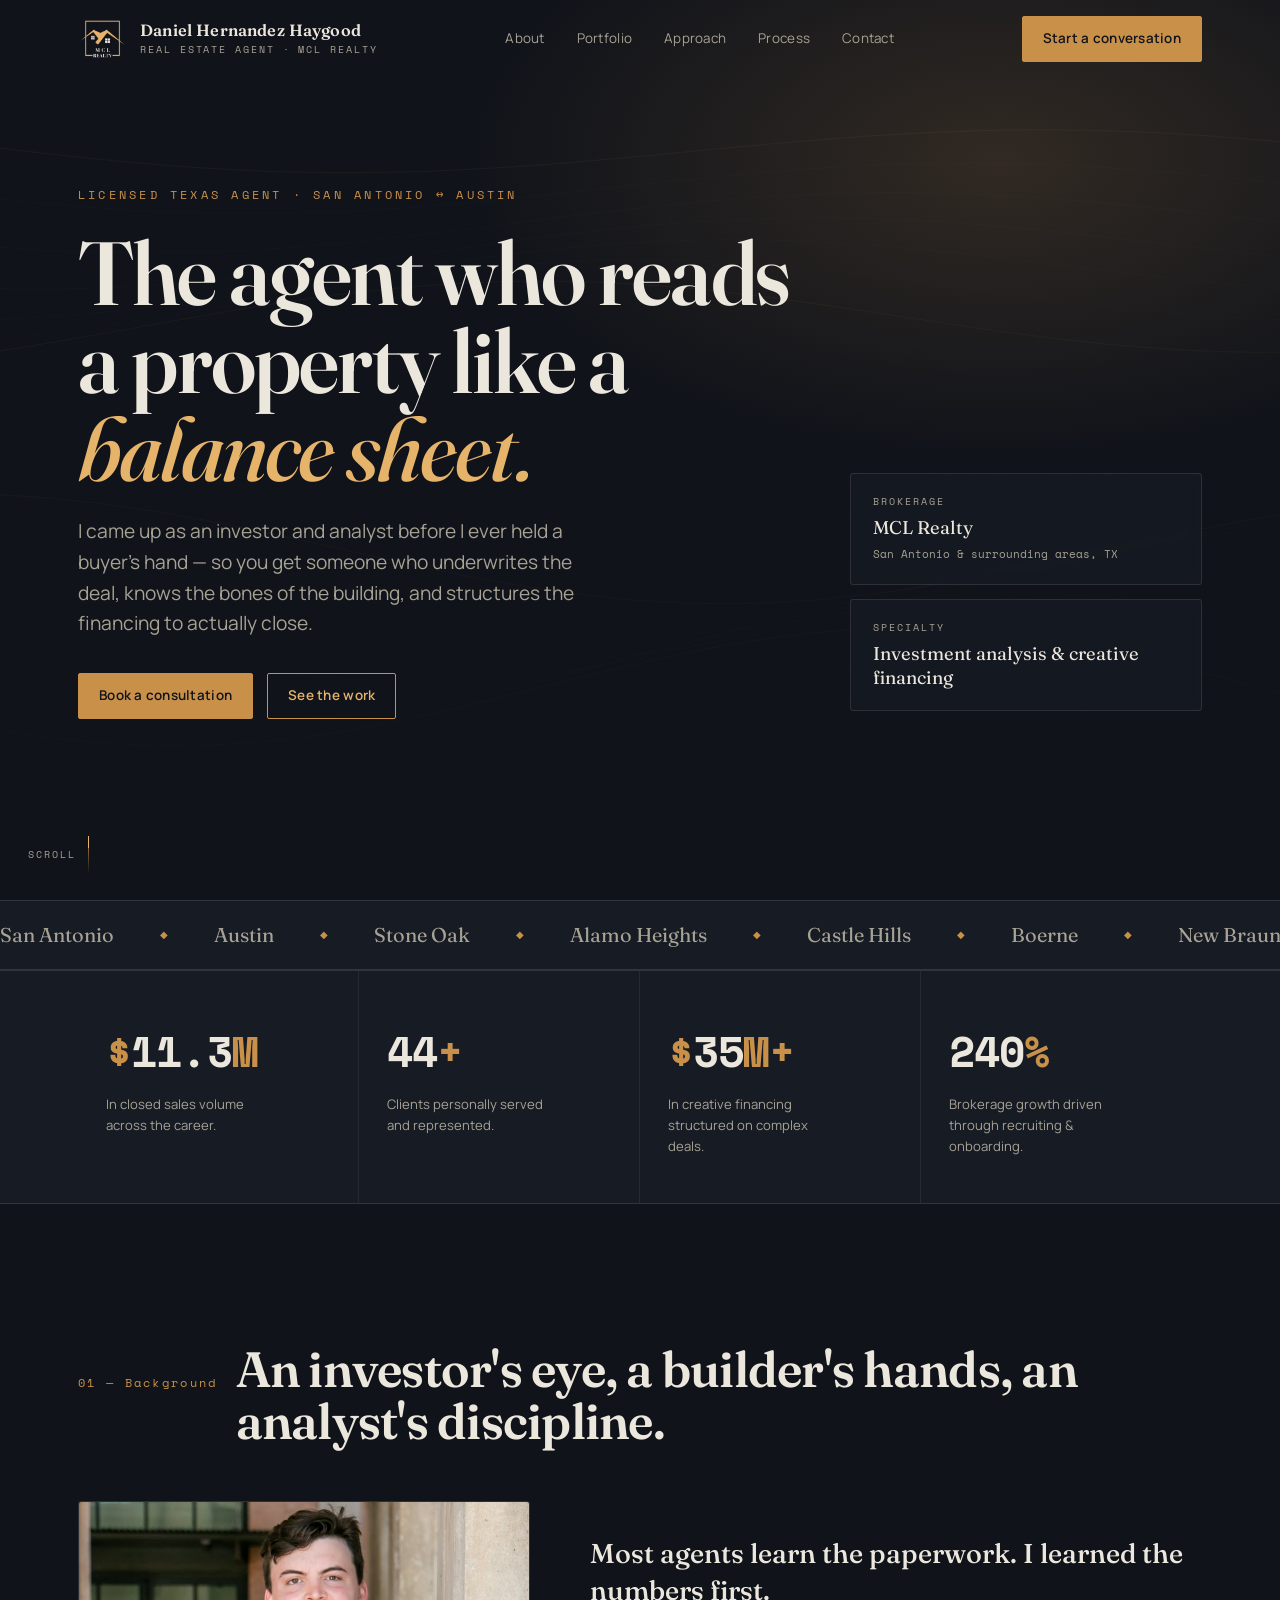
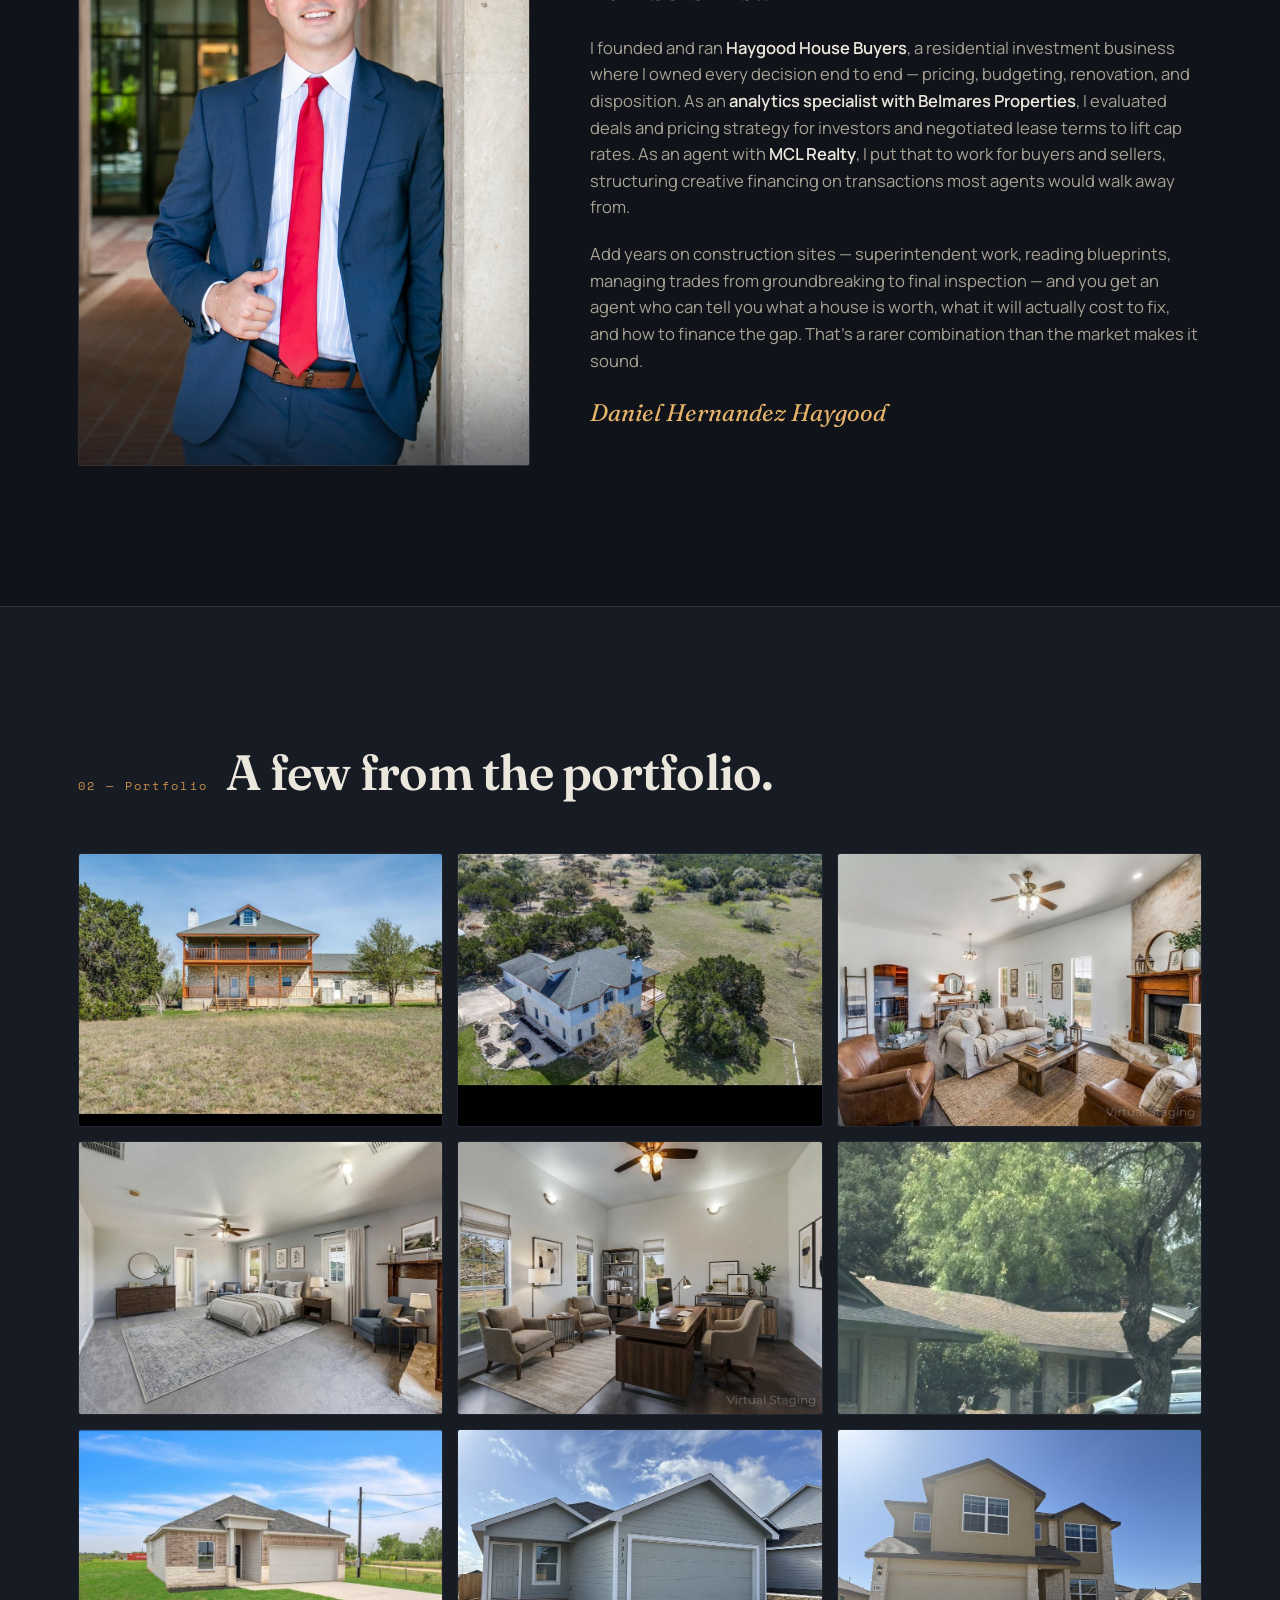
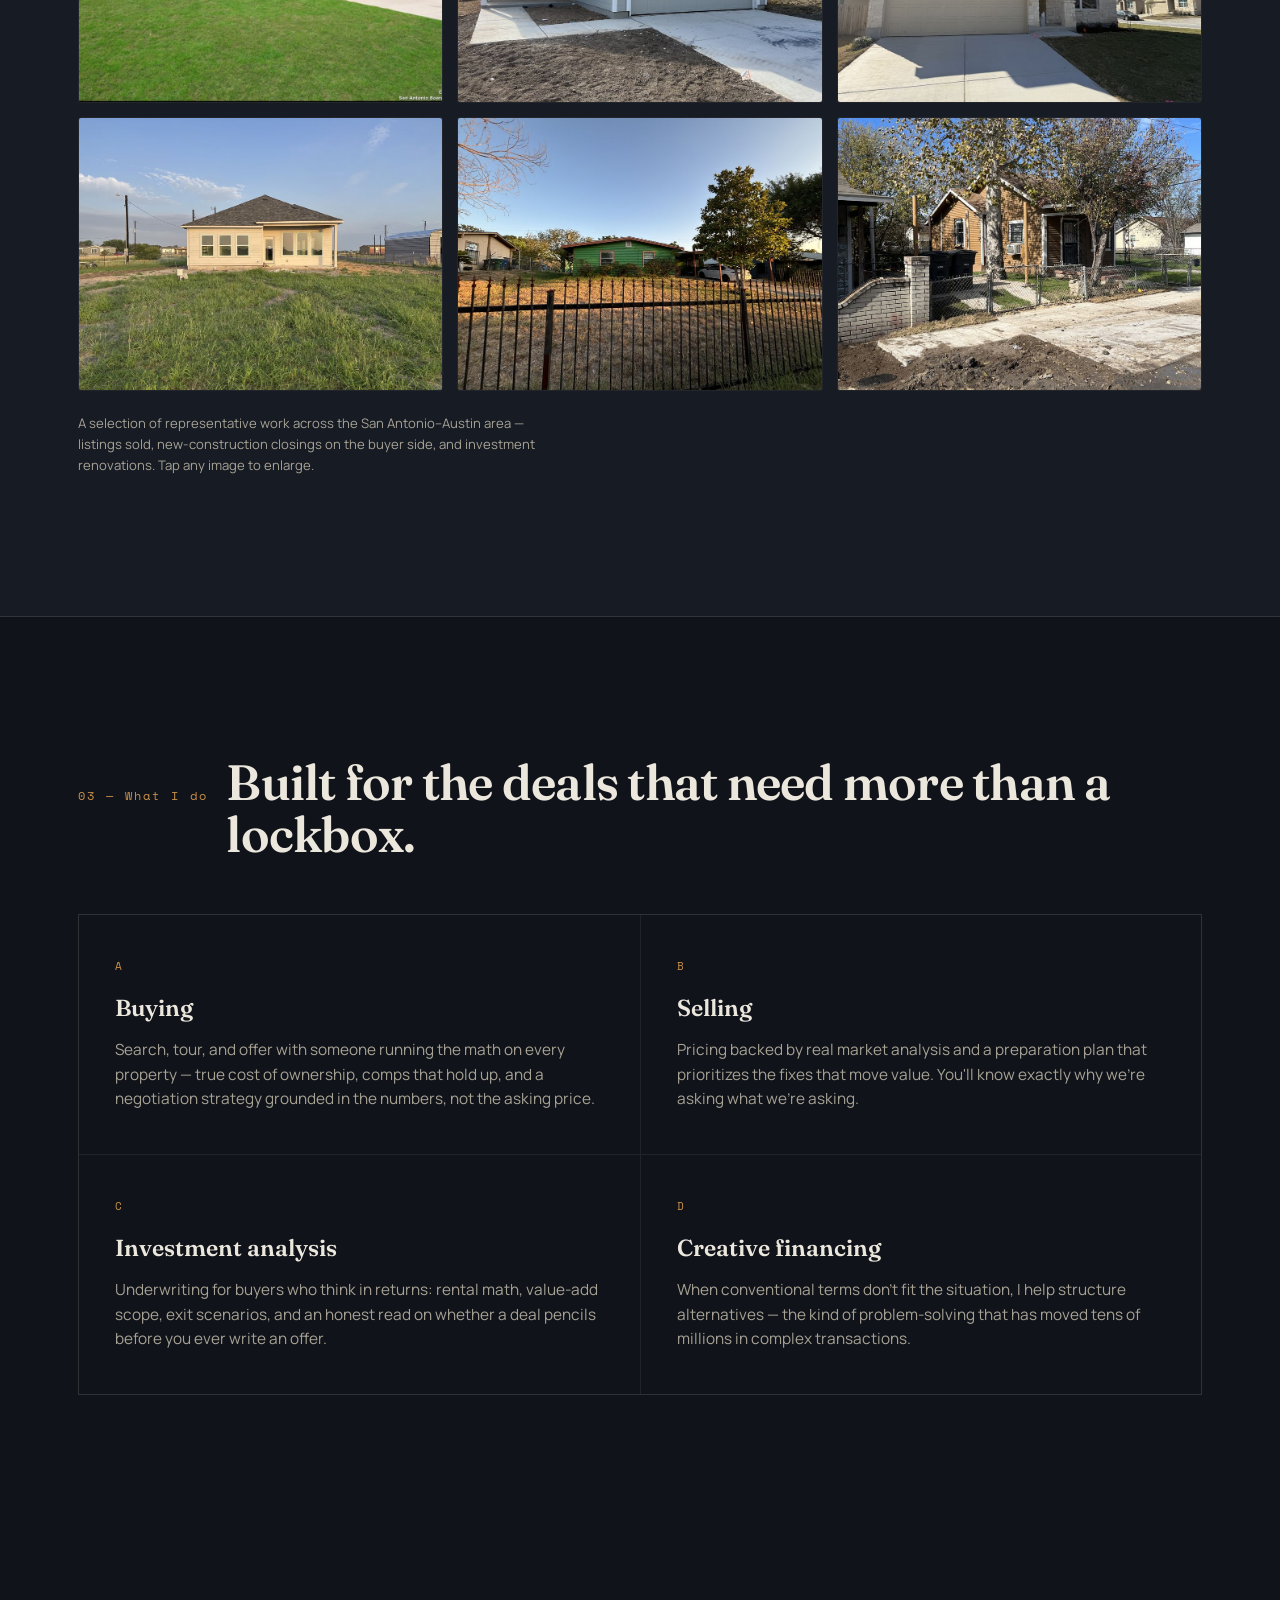
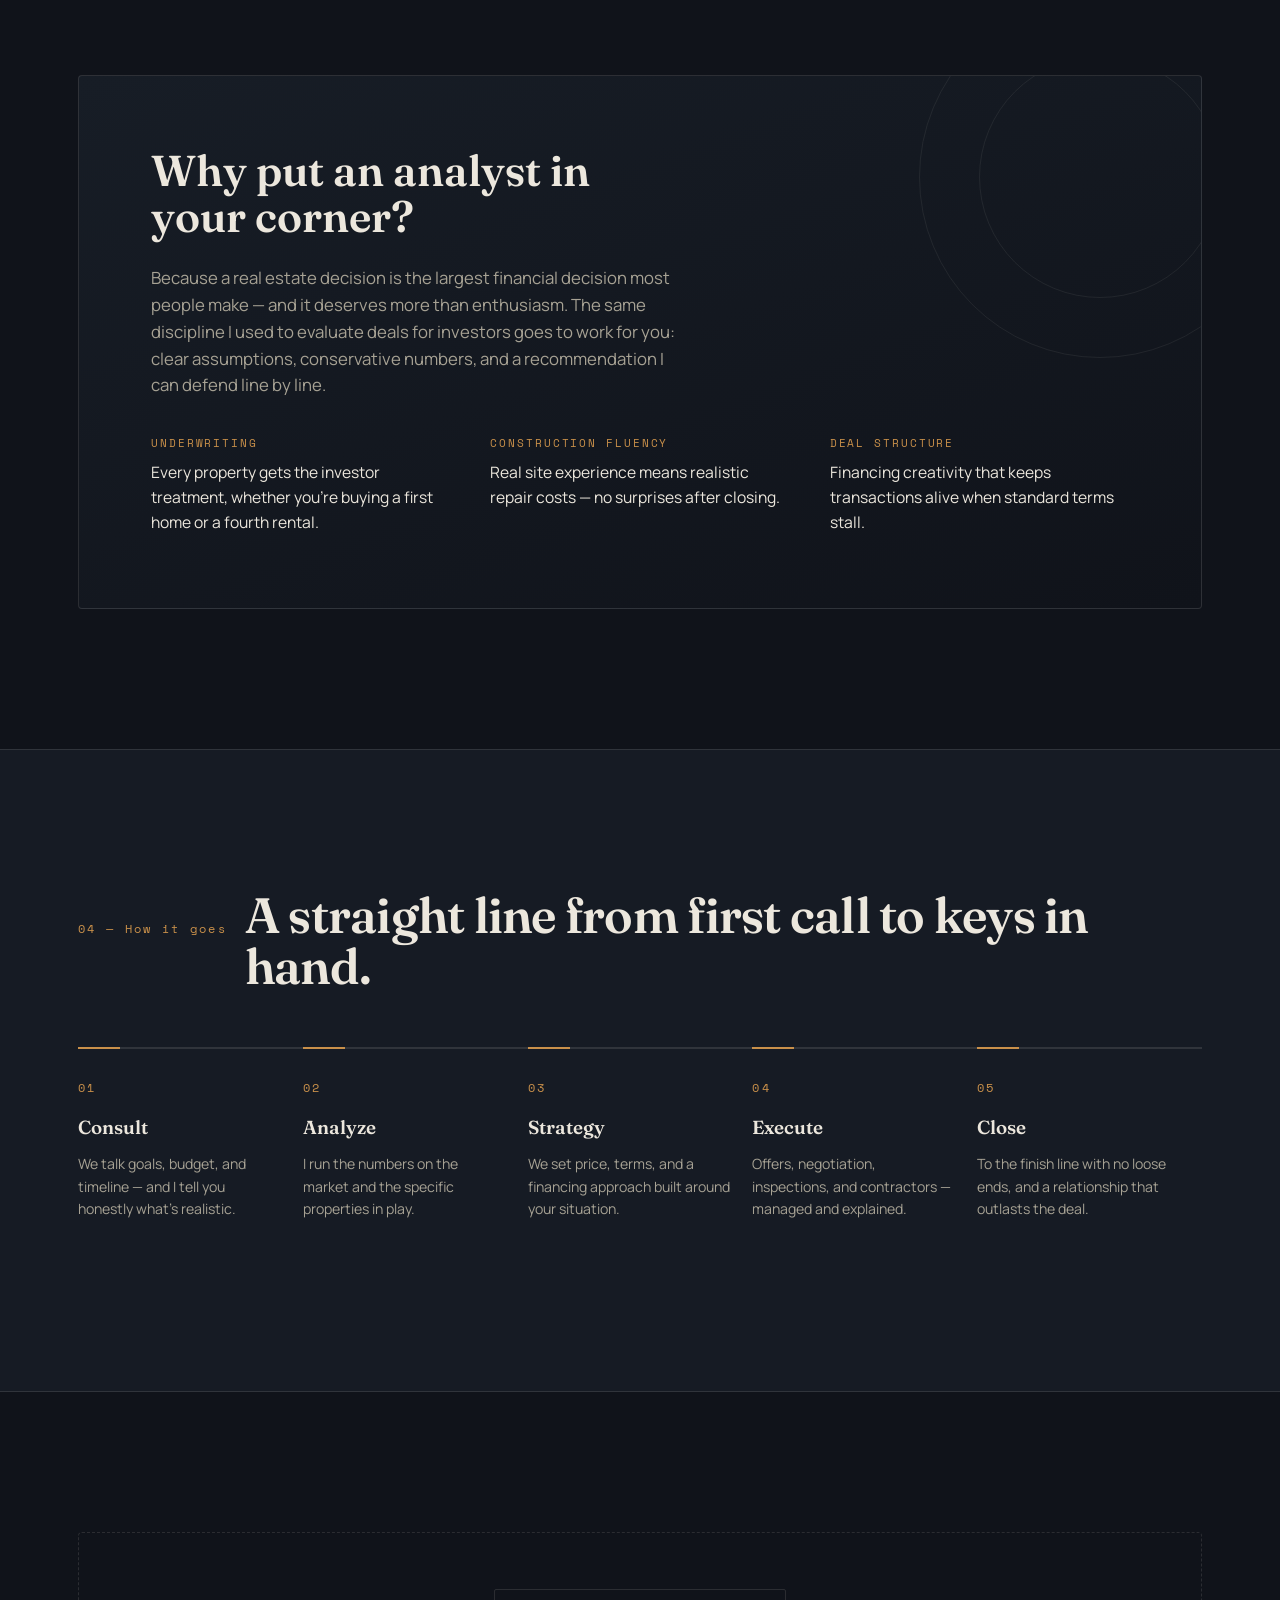
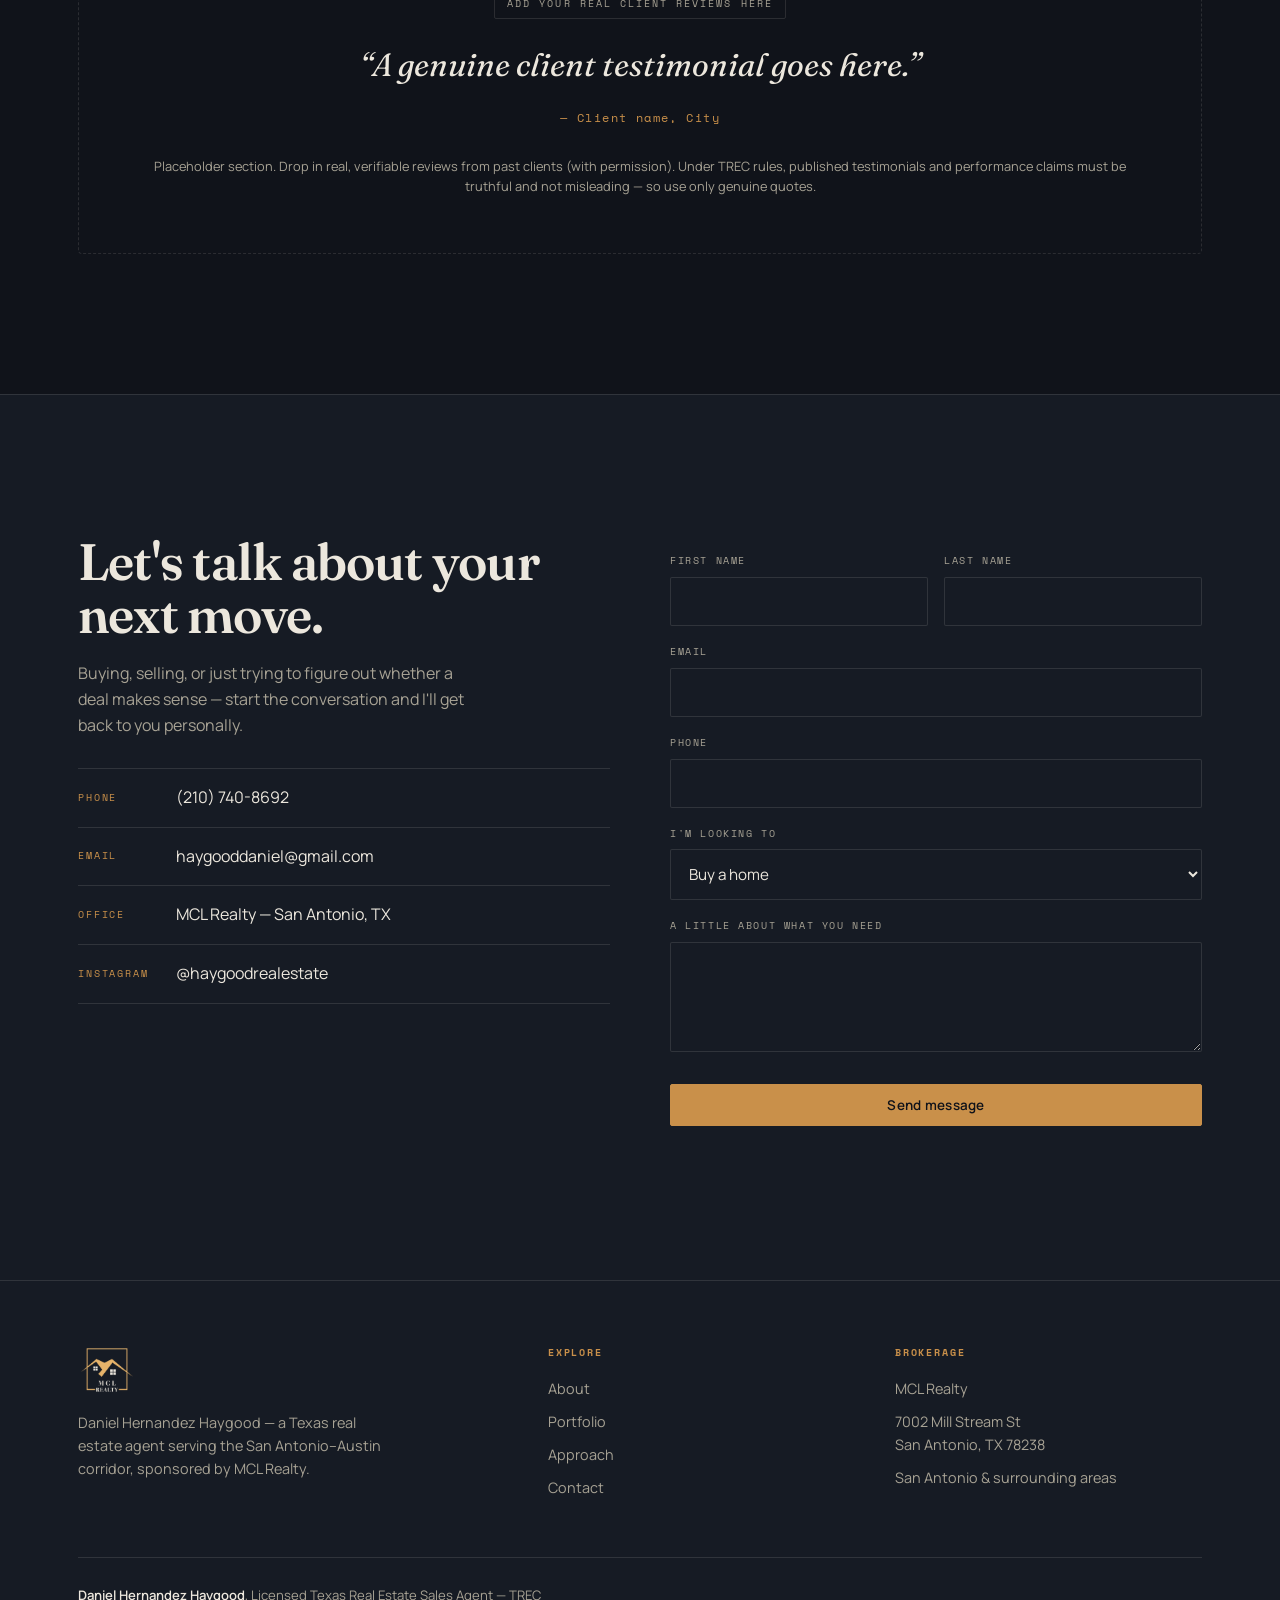
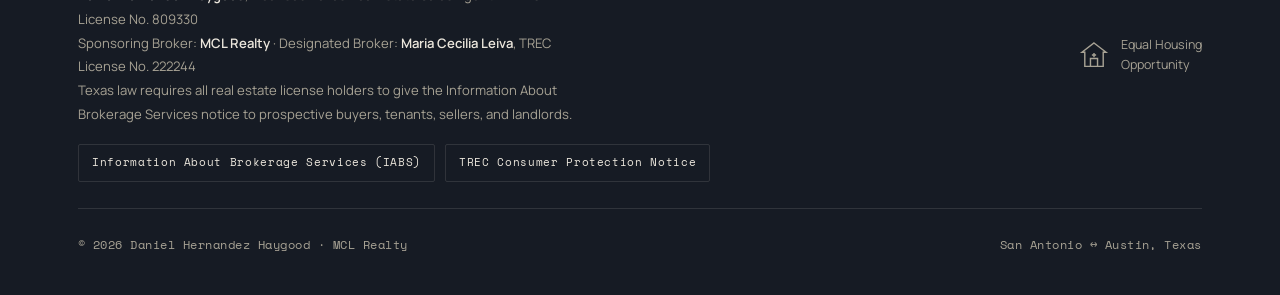
==== index.html @ 1a4fd6de "Replace Instagram placeholder with correct profile link Co-Authored-By: Claude Sonnet 4.6 <noreply@a" ====
<!DOCTYPE html>
<html lang="en">
<head>
<meta charset="UTF-8" />
<meta name="viewport" content="width=device-width, initial-scale=1.0" />
<title>Daniel Hernandez Haygood · Real Estate Agent · MCL Realty</title>
<meta name="description" content="Daniel Hernandez Haygood — a Texas real estate agent who underwrites like an investor and inspects like a builder. Serving the San Antonio–Austin corridor with MCL Realty." />
<link rel="preconnect" href="https://fonts.googleapis.com" />
<link rel="preconnect" href="https://fonts.gstatic.com" crossorigin />
<link href="https://fonts.googleapis.com/css2?family=Fraunces:opsz,wght@9..144,400;9..144,500;9..144,600;9..144,700&family=Manrope:wght@400;500;600;700&family=Space+Mono:wght@400;700&display=swap" rel="stylesheet" />
<style>
  :root{
    --ink:#10131A; --ink-2:#161B24; --surface:#1B2129;
    --bone:#ECE7DD; --bone-dim:#A7A294;
    --brass:#C9904A; --brass-hi:#E6B36A; --plat:#7C9A92;
    --line:rgba(236,231,221,0.12); --line-soft:rgba(236,231,221,0.07);
    --display:"Fraunces",Georgia,serif; --body:"Manrope",system-ui,sans-serif; --mono:"Space Mono",monospace;
    --maxw:1180px; --ease:cubic-bezier(.22,.61,.36,1);
  }
  *{box-sizing:border-box;margin:0;padding:0}
  html{scroll-behavior:smooth}
  body{background:var(--ink);color:var(--bone);font-family:var(--body);line-height:1.6;-webkit-font-smoothing:antialiased;overflow-x:hidden}
  a{color:inherit;text-decoration:none}
  img{max-width:100%;display:block}
  .wrap{max-width:var(--maxw);margin:0 auto;padding:0 28px}
  .eyebrow{font-family:var(--mono);font-size:.72rem;letter-spacing:.28em;text-transform:uppercase;color:var(--brass)}

  header.nav{position:fixed;top:0;left:0;right:0;z-index:60;transition:background .4s var(--ease),border-color .4s var(--ease),backdrop-filter .4s;border-bottom:1px solid transparent}
  header.nav.scrolled{background:rgba(16,19,26,.82);backdrop-filter:blur(14px);border-bottom:1px solid var(--line)}
  .nav-inner{display:flex;align-items:center;justify-content:space-between;height:78px}
  .brand{display:flex;align-items:center;gap:13px}
  .brand .mark{height:42px;width:auto;flex:none}
  .brand .name{line-height:1.05}
  .brand .name b{font-family:var(--display);font-weight:600;font-size:1.02rem;letter-spacing:.01em;display:block}
  .brand .name span{font-family:var(--mono);font-size:.6rem;letter-spacing:.2em;color:var(--bone-dim);text-transform:uppercase}
  .nav-links{display:flex;align-items:center;gap:32px}
  .nav-links a{font-size:.84rem;color:var(--bone-dim);transition:color .25s;letter-spacing:.02em}
  .nav-links a:hover{color:var(--bone)}
  .btn{font-family:var(--body);font-weight:600;font-size:.84rem;padding:11px 20px;border-radius:2px;cursor:pointer;border:1px solid var(--brass);background:transparent;color:var(--brass-hi);transition:all .3s var(--ease);letter-spacing:.02em;display:inline-flex;align-items:center;gap:8px}
  .btn:hover{background:var(--brass);color:var(--ink);transform:translateY(-2px)}
  .btn.solid{background:var(--brass);color:var(--ink)}
  .btn.solid:hover{background:var(--brass-hi);border-color:var(--brass-hi)}
  .nav-cta{display:flex;align-items:center;gap:22px}
  .burger{display:none;flex-direction:column;gap:5px;background:none;border:0;cursor:pointer;padding:6px}
  .burger span{width:24px;height:2px;background:var(--bone);transition:.3s}

  .hero{position:relative;min-height:100vh;display:flex;align-items:center;overflow:hidden}
  #contours{position:absolute;inset:0;width:100%;height:100%;z-index:0}
  .hero::after{content:"";position:absolute;inset:0;z-index:1;pointer-events:none;background:radial-gradient(ellipse 70% 55% at 78% 18%, rgba(201,144,74,.18), transparent 60%),linear-gradient(180deg, rgba(16,19,26,.30) 0%, rgba(16,19,26,.55) 55%, var(--ink) 100%)}
  .hero .wrap{position:relative;z-index:2;width:100%}
  .hero-grid{display:grid;grid-template-columns:1.35fr .65fr;gap:40px;align-items:end}
  .hero h1{font-family:var(--display);font-weight:600;font-size:clamp(2.7rem,7vw,5.6rem);line-height:.98;letter-spacing:-.02em;margin:22px 0 24px}
  .hero h1 em{font-style:italic;color:var(--brass-hi);font-weight:500}
  .hero p.lede{font-size:clamp(1.02rem,1.5vw,1.22rem);color:var(--bone-dim);max-width:42ch;margin-bottom:34px}
  .hero-ctas{display:flex;gap:14px;flex-wrap:wrap}
  .hero-side{padding-bottom:8px}
  .hero-card{border:1px solid var(--line);border-radius:3px;padding:20px 22px;background:rgba(27,33,41,.45);backdrop-filter:blur(6px)}
  .hero-card .lbl{font-family:var(--mono);font-size:.62rem;letter-spacing:.2em;color:var(--bone-dim);text-transform:uppercase}
  .hero-card .val{font-family:var(--display);font-size:1.15rem;margin-top:6px;line-height:1.3}
  .hero-card + .hero-card{margin-top:14px}
  .scrollcue{position:absolute;left:28px;bottom:26px;z-index:2;display:flex;align-items:center;gap:12px;font-family:var(--mono);font-size:.62rem;letter-spacing:.2em;color:var(--bone-dim);text-transform:uppercase}
  .scrollcue .rail{width:1px;height:38px;background:linear-gradient(var(--brass),transparent);position:relative;overflow:hidden}
  .scrollcue .rail::after{content:"";position:absolute;top:0;left:0;width:1px;height:12px;background:var(--brass-hi);animation:cue 2.1s var(--ease) infinite}
  @keyframes cue{0%{transform:translateY(-12px)}60%,100%{transform:translateY(40px)}}

  .marquee{border-top:1px solid var(--line);border-bottom:1px solid var(--line);background:var(--ink-2);overflow:hidden;padding:18px 0}
  .marquee-track{display:flex;gap:46px;white-space:nowrap;width:max-content;animation:slide 38s linear infinite}
  .marquee:hover .marquee-track{animation-play-state:paused}
  .marquee span{font-family:var(--display);font-size:1.25rem;color:var(--bone-dim);display:inline-flex;align-items:center;gap:46px;font-weight:400}
  .marquee span::after{content:"\25C6";color:var(--brass);font-size:.6rem}
  @keyframes slide{to{transform:translateX(-50%)}}

  section.block{padding:clamp(72px,11vw,140px) 0;position:relative}
  .sec-head{display:flex;align-items:baseline;gap:18px;margin-bottom:54px;flex-wrap:wrap}
  .sec-head .no{font-family:var(--mono);font-size:.72rem;color:var(--brass);letter-spacing:.2em}
  .sec-head h2{font-family:var(--display);font-weight:600;font-size:clamp(1.9rem,4vw,3.1rem);line-height:1.04;letter-spacing:-.015em;flex:1;min-width:280px}

  .stats{background:var(--ink-2);border-top:1px solid var(--line);border-bottom:1px solid var(--line)}
  .stat-grid{display:grid;grid-template-columns:repeat(4,1fr)}
  .stat{padding:46px 28px;border-right:1px solid var(--line-soft)}
  .stat:last-child{border-right:0}
  .stat .num{font-family:var(--mono);font-weight:700;font-size:clamp(1.9rem,3.4vw,2.7rem);color:var(--bone);letter-spacing:-.02em}
  .stat .num .pre,.stat .num .suf{color:var(--brass)}
  .stat .cap{font-size:.82rem;color:var(--bone-dim);margin-top:8px;max-width:22ch}

  .about-grid{display:grid;grid-template-columns:.85fr 1.15fr;gap:60px;align-items:center}
  .portrait{position:relative;aspect-ratio:4/5;border:1px solid var(--line);border-radius:3px;overflow:hidden;background:#12161d}
  .portrait img{width:100%;height:100%;object-fit:cover}
  .portrait::after{content:"";position:absolute;inset:0;box-shadow:inset 0 -90px 80px -40px rgba(16,19,26,.6);pointer-events:none}
  .about-body p{color:var(--bone-dim);font-size:1.04rem;margin-bottom:20px}
  .about-body p strong{color:var(--bone);font-weight:600}
  .about-body .lead{font-family:var(--display);font-size:clamp(1.3rem,2.2vw,1.7rem);line-height:1.35;color:var(--bone);margin-bottom:26px;font-weight:500}
  .sig{font-family:var(--display);font-style:italic;font-size:1.5rem;color:var(--brass-hi);margin-top:8px}

  /* PORTFOLIO */
  .gallery{display:grid;grid-template-columns:repeat(3,1fr);gap:14px}
  .gtile{position:relative;overflow:hidden;border-radius:3px;cursor:pointer;aspect-ratio:4/3;border:1px solid var(--line-soft);background:#12161d}
  .gtile img{width:100%;height:100%;object-fit:cover;transition:transform .7s var(--ease)}
  .gtile:hover img,.gtile:focus img{transform:scale(1.06)}
  .gtile .cap{position:absolute;left:0;right:0;bottom:0;padding:16px;display:flex;justify-content:space-between;align-items:flex-end;gap:10px;background:linear-gradient(transparent,rgba(16,19,26,.88));opacity:0;transform:translateY(10px);transition:.45s var(--ease)}
  .gtile:hover .cap,.gtile:focus .cap{opacity:1;transform:none}
  .cap .t{font-family:var(--display);font-size:1.02rem;color:var(--bone)}
  .cap .k{font-family:var(--mono);font-size:.56rem;letter-spacing:.16em;text-transform:uppercase;color:var(--brass-hi);white-space:nowrap;padding-bottom:3px}
  .gnote{margin-top:22px;font-size:.82rem;color:var(--bone-dim);max-width:60ch}
  #lightbox{position:fixed;inset:0;z-index:90;background:rgba(8,10,14,.92);display:none;align-items:center;justify-content:center;padding:30px;backdrop-filter:blur(6px)}
  #lightbox.on{display:flex}
  #lightbox img{max-width:92vw;max-height:88vh;border:1px solid var(--line);border-radius:3px}
  #lightbox .x{position:absolute;top:22px;right:26px;font-family:var(--mono);font-size:.8rem;letter-spacing:.1em;color:var(--bone);cursor:pointer;border:1px solid var(--line);padding:8px 12px;border-radius:2px}

  .cards{display:grid;grid-template-columns:repeat(2,1fr);gap:1px;background:var(--line-soft);border:1px solid var(--line-soft)}
  .card{background:var(--ink);padding:42px 36px;transition:background .4s var(--ease)}
  .card:hover{background:var(--ink-2)}
  .card .idx{font-family:var(--mono);font-size:.7rem;color:var(--brass);letter-spacing:.2em}
  .card h3{font-family:var(--display);font-weight:600;font-size:1.45rem;margin:14px 0 12px}
  .card p{color:var(--bone-dim);font-size:.96rem}

  .diff{background:linear-gradient(160deg,#171d26,#10131a);border:1px solid var(--line);border-radius:4px;padding:clamp(40px,6vw,72px);position:relative;overflow:hidden}
  .diff::before{content:"";position:absolute;right:-80px;top:-80px;width:360px;height:360px;border:1px solid var(--line-soft);border-radius:50%}
  .diff::after{content:"";position:absolute;right:-20px;top:-20px;width:240px;height:240px;border:1px solid var(--line-soft);border-radius:50%}
  .diff h2{font-family:var(--display);font-weight:600;font-size:clamp(1.7rem,3.4vw,2.7rem);line-height:1.08;max-width:18ch;margin-bottom:24px;position:relative}
  .diff p{color:var(--bone-dim);max-width:54ch;font-size:1.05rem;position:relative}
  .diff-list{display:flex;gap:40px;margin-top:36px;flex-wrap:wrap;position:relative}
  .diff-list div{flex:1;min-width:180px}
  .diff-list .k{font-family:var(--mono);font-size:.66rem;letter-spacing:.18em;color:var(--brass);text-transform:uppercase}
  .diff-list .v{margin-top:8px;color:var(--bone);font-size:.98rem}

  .steps{display:grid;grid-template-columns:repeat(5,1fr);gap:0}
  .step{padding:30px 22px 30px 0;border-top:2px solid var(--line);position:relative}
  .step::before{content:"";position:absolute;top:-2px;left:0;width:42px;height:2px;background:var(--brass)}
  .step .n{font-family:var(--mono);font-size:.72rem;color:var(--brass);letter-spacing:.2em}
  .step h4{font-family:var(--display);font-weight:600;font-size:1.18rem;margin:16px 0 10px}
  .step p{color:var(--bone-dim);font-size:.88rem}

  .quote-wrap{border:1px dashed var(--line);border-radius:4px;padding:clamp(34px,5vw,56px);text-align:center}
  .quote-wrap .tag{font-family:var(--mono);font-size:.64rem;letter-spacing:.2em;color:var(--bone-dim);text-transform:uppercase;display:inline-block;border:1px solid var(--line);padding:6px 12px;border-radius:2px;margin-bottom:24px}
  .quote-wrap blockquote{font-family:var(--display);font-style:italic;font-size:clamp(1.3rem,2.6vw,2rem);line-height:1.35;color:var(--bone);max-width:30ch;margin:0 auto 18px}
  .quote-wrap cite{font-family:var(--mono);font-size:.74rem;color:var(--brass);letter-spacing:.12em;font-style:normal}
  .quote-note{font-size:.8rem;color:var(--bone-dim);margin-top:26px}

  .contact-grid{display:grid;grid-template-columns:1fr 1fr;gap:60px;align-items:start}
  .contact-grid h2{font-family:var(--display);font-weight:600;font-size:clamp(2rem,4vw,3.2rem);line-height:1.04;margin-bottom:20px;letter-spacing:-.015em}
  .contact-grid .sub{color:var(--bone-dim);margin-bottom:30px;max-width:40ch}
  .contact-line{display:flex;gap:14px;align-items:center;padding:16px 0;border-top:1px solid var(--line)}
  .contact-line:last-of-type{border-bottom:1px solid var(--line)}
  .contact-line .k{font-family:var(--mono);font-size:.64rem;letter-spacing:.18em;color:var(--brass);text-transform:uppercase;width:84px;flex:none}
  .contact-line .v{color:var(--bone)}
  .contact-line a.v:hover{color:var(--brass-hi)}
  form .row{display:grid;grid-template-columns:1fr 1fr;gap:16px}
  form label{display:block;font-family:var(--mono);font-size:.62rem;letter-spacing:.16em;text-transform:uppercase;color:var(--bone-dim);margin:18px 0 8px}
  form input,form textarea,form select{width:100%;background:var(--ink-2);border:1px solid var(--line);color:var(--bone);padding:13px 14px;border-radius:2px;font-family:var(--body);font-size:.95rem;transition:border-color .25s}
  form input:focus,form textarea:focus,form select:focus{outline:none;border-color:var(--brass)}
  form textarea{resize:vertical;min-height:110px}
  form .btn{margin-top:24px;width:100%;justify-content:center}

  footer{background:var(--ink-2);border-top:1px solid var(--line);padding:64px 0 40px}
  .foot-top{display:grid;grid-template-columns:1.4fr 1fr 1fr;gap:40px;margin-bottom:48px}
  .foot-brand .mark{height:50px;width:auto;margin-bottom:16px}
  .foot-brand p{color:var(--bone-dim);font-size:.9rem;max-width:34ch}
  .foot-col h5{font-family:var(--mono);font-size:.64rem;letter-spacing:.18em;text-transform:uppercase;color:var(--brass);margin-bottom:16px}
  .foot-col a,.foot-col p{display:block;color:var(--bone-dim);font-size:.9rem;margin-bottom:10px;transition:color .25s}
  .foot-col a:hover{color:var(--bone)}
  .trec{border-top:1px solid var(--line);border-bottom:1px solid var(--line);padding:26px 0;margin:8px 0 26px}
  .trec-row{display:flex;gap:30px;flex-wrap:wrap;align-items:center;justify-content:space-between}
  .trec-info{font-size:.82rem;color:var(--bone-dim);line-height:1.8;max-width:64ch}
  .trec-info b{color:var(--bone);font-weight:600}
  .trec-links{display:flex;gap:10px;flex-wrap:wrap;margin-top:18px}
  .trec-links a{font-family:var(--mono);font-size:.68rem;letter-spacing:.06em;border:1px solid var(--line);padding:9px 13px;border-radius:2px;color:var(--bone);transition:all .25s}
  .trec-links a:hover{border-color:var(--brass);color:var(--brass-hi)}
  .eho{display:flex;align-items:center;gap:10px;font-size:.78rem;color:var(--bone-dim)}
  .eho svg{flex:none}
  .foot-base{display:flex;justify-content:space-between;gap:20px;flex-wrap:wrap;font-size:.78rem;color:var(--bone-dim);font-family:var(--mono);letter-spacing:.04em}

  .reveal{opacity:0;transform:translateY(28px);transition:opacity .9s var(--ease),transform .9s var(--ease)}
  .reveal.in{opacity:1;transform:none}
  .reveal[data-d="1"]{transition-delay:.08s}.reveal[data-d="2"]{transition-delay:.16s}
  .reveal[data-d="3"]{transition-delay:.24s}.reveal[data-d="4"]{transition-delay:.32s}

  @media(max-width:980px){
    .hero-grid{grid-template-columns:1fr}.hero-side{display:none}
    .about-grid,.contact-grid{grid-template-columns:1fr;gap:36px}
    .steps{grid-template-columns:repeat(2,1fr)}.foot-top{grid-template-columns:1fr 1fr}
    .stat-grid{grid-template-columns:repeat(2,1fr)}.stat:nth-child(2){border-right:0}
    .stat{border-bottom:1px solid var(--line-soft)}
    .gallery{grid-template-columns:repeat(2,1fr)}
  }
  @media(max-width:620px){
    .nav-links{display:none}.nav-cta .btn{display:none}.burger{display:flex}
    .cards{grid-template-columns:1fr}.steps{grid-template-columns:1fr}.foot-top{grid-template-columns:1fr}
    form .row{grid-template-columns:1fr}.gallery{grid-template-columns:1fr}
    .mobile-open .nav-links{display:flex;position:absolute;top:78px;left:0;right:0;flex-direction:column;gap:0;background:var(--ink-2);border-bottom:1px solid var(--line);padding:8px 28px 20px}
    .mobile-open .nav-links a{padding:14px 0;border-bottom:1px solid var(--line-soft);width:100%}
  }
  @media(prefers-reduced-motion:reduce){
    .reveal{opacity:1;transform:none;transition:none}.marquee-track{animation:none}
    .scrollcue .rail::after{animation:none}html{scroll-behavior:auto}
    .gtile img{transition:none}
  }
</style>
</head>
<body>

<header class="nav" id="nav">
  <div class="wrap nav-inner">
    <a class="brand" href="#top" aria-label="Daniel Hernandez Haygood — home">
      <img class="mark" src="[data-uri]" alt="MCL Realty" />
      <span class="name"><b>Daniel Hernandez Haygood</b><span>Real Estate Agent · MCL Realty</span></span>
    </a>
    <nav class="nav-links" aria-label="Primary">
      <a href="#about">About</a>
      <a href="#portfolio">Portfolio</a>
      <a href="#approach">Approach</a>
      <a href="#process">Process</a>
      <a href="#contact">Contact</a>
    </nav>
    <div class="nav-cta">
      <a href="#contact" class="btn solid">Start a conversation</a>
      <button class="burger" id="burger" aria-label="Menu" aria-expanded="false"><span></span><span></span><span></span></button>
    </div>
  </div>
</header>

<section class="hero" id="top">
  <canvas id="contours" aria-hidden="true"></canvas>
  <div class="wrap">
    <div class="hero-grid">
      <div class="hero-main">
        <span class="eyebrow">Licensed Texas Agent · San Antonio &harr; Austin</span>
        <h1>The agent who reads<br>a property like a <em>balance sheet.</em></h1>
        <p class="lede">I came up as an investor and analyst before I ever held a buyer's hand — so you get someone who underwrites the deal, knows the bones of the building, and structures the financing to actually close.</p>
        <div class="hero-ctas">
          <a href="#contact" class="btn solid">Book a consultation</a>
          <a href="#portfolio" class="btn">See the work</a>
        </div>
      </div>
      <aside class="hero-side">
        <div class="hero-card"><div class="lbl">Brokerage</div><div class="val">MCL Realty<br><span style="font-family:var(--mono);font-size:.7rem;color:var(--bone-dim)">San Antonio &amp; surrounding areas, TX</span></div></div>
        <div class="hero-card"><div class="lbl">Specialty</div><div class="val">Investment analysis &amp; creative financing</div></div>
      </aside>
    </div>
  </div>
  <div class="scrollcue"><span>Scroll</span><span class="rail"></span></div>
</section>

<div class="marquee" id="areas" aria-label="Service areas">
  <div class="marquee-track">
    <span>San Antonio</span><span>Austin</span><span>Stone Oak</span><span>Alamo Heights</span><span>Castle Hills</span><span>Boerne</span><span>New Braunfels</span><span>Bulverde</span><span>Schertz</span><span>Helotes</span>
    <span>San Antonio</span><span>Austin</span><span>Stone Oak</span><span>Alamo Heights</span><span>Castle Hills</span><span>Boerne</span><span>New Braunfels</span><span>Bulverde</span><span>Schertz</span><span>Helotes</span>
  </div>
</div>

<div class="stats">
  <div class="wrap">
    <div class="stat-grid">
      <div class="stat reveal"><div class="num"><span class="pre">$</span><span data-count="11.3" data-dec="1">0</span><span class="suf">M</span></div><div class="cap">In closed sales volume across the career.</div></div>
      <div class="stat reveal" data-d="1"><div class="num"><span data-count="44">0</span><span class="suf">+</span></div><div class="cap">Clients personally served and represented.</div></div>
      <div class="stat reveal" data-d="2"><div class="num"><span class="pre">$</span><span data-count="35">0</span><span class="suf">M+</span></div><div class="cap">In creative financing structured on complex deals.</div></div>
      <div class="stat reveal" data-d="3"><div class="num"><span data-count="240">0</span><span class="suf">%</span></div><div class="cap">Brokerage growth driven through recruiting &amp; onboarding.</div></div>
    </div>
  </div>
</div>

<section class="block" id="about">
  <div class="wrap">
    <div class="sec-head reveal"><span class="no">01 — Background</span><h2>An investor's eye, a builder's hands, an analyst's discipline.</h2></div>
    <div class="about-grid">
      <div class="portrait reveal"><img src="[data-uri]" alt="Daniel Hernandez Haygood" /></div>
      <div class="about-body reveal" data-d="1">
        <p class="lead">Most agents learn the paperwork. I learned the numbers first.</p>
        <p>I founded and ran <strong>Haygood House Buyers</strong>, a residential investment business where I owned every decision end to end — pricing, budgeting, renovation, and disposition. As an <strong>analytics specialist with Belmares Properties</strong>, I evaluated deals and pricing strategy for investors and negotiated lease terms to lift cap rates. As an agent with <strong>MCL Realty</strong>, I put that to work for buyers and sellers, structuring creative financing on transactions most agents would walk away from.</p>
        <p>Add years on construction sites — superintendent work, reading blueprints, managing trades from groundbreaking to final inspection — and you get an agent who can tell you what a house is worth, what it will actually cost to fix, and how to finance the gap. That's a rarer combination than the market makes it sound.</p>
        <div class="sig">Daniel Hernandez Haygood</div>
      </div>
    </div>
  </div>
</section>

<section class="block" id="portfolio" style="background:var(--ink-2);border-top:1px solid var(--line);border-bottom:1px solid var(--line)">
  <div class="wrap">
    <div class="sec-head reveal"><span class="no">02 — Portfolio</span><h2>A few from the portfolio.</h2></div>
    <div class="gallery">
<figure class="gtile" tabindex="0" onclick="lb(this)"><img loading="lazy" src="[data-uri]" alt="Hill Country estate"><figcaption class="cap"><span class="t">Hill Country estate</span><span class="k">Sold listing</span></figcaption></figure>
<figure class="gtile" tabindex="0" onclick="lb(this)"><img loading="lazy" src="[data-uri]" alt="Acreage tract"><figcaption class="cap"><span class="t">Acreage tract</span><span class="k">Sold listing</span></figcaption></figure>
<figure class="gtile" tabindex="0" onclick="lb(this)"><img loading="lazy" src="[data-uri]" alt="Living room"><figcaption class="cap"><span class="t">Living room</span><span class="k">Staged for sale</span></figcaption></figure>
<figure class="gtile" tabindex="0" onclick="lb(this)"><img loading="lazy" src="[data-uri]" alt="Primary suite"><figcaption class="cap"><span class="t">Primary suite</span><span class="k">Staged for sale</span></figcaption></figure>
<figure class="gtile" tabindex="0" onclick="lb(this)"><img loading="lazy" src="[data-uri]" alt="Home office"><figcaption class="cap"><span class="t">Home office</span><span class="k">Staged for sale</span></figcaption></figure>
<figure class="gtile" tabindex="0" onclick="lb(this)"><img loading="lazy" src="[data-uri]" alt="New construction"><figcaption class="cap"><span class="t">New construction</span><span class="k">Buyer represented</span></figcaption></figure>
<figure class="gtile" tabindex="0" onclick="lb(this)"><img loading="lazy" src="[data-uri]" alt="New construction"><figcaption class="cap"><span class="t">New construction</span><span class="k">Buyer represented</span></figcaption></figure>
<figure class="gtile" tabindex="0" onclick="lb(this)"><img loading="lazy" src="[data-uri]" alt="Modern new build"><figcaption class="cap"><span class="t">Modern new build</span><span class="k">Buyer represented</span></figcaption></figure>
<figure class="gtile" tabindex="0" onclick="lb(this)"><img loading="lazy" src="[data-uri]" alt="Two-story new build"><figcaption class="cap"><span class="t">Two-story new build</span><span class="k">Buyer represented</span></figcaption></figure>
<figure class="gtile" tabindex="0" onclick="lb(this)"><img loading="lazy" src="[data-uri]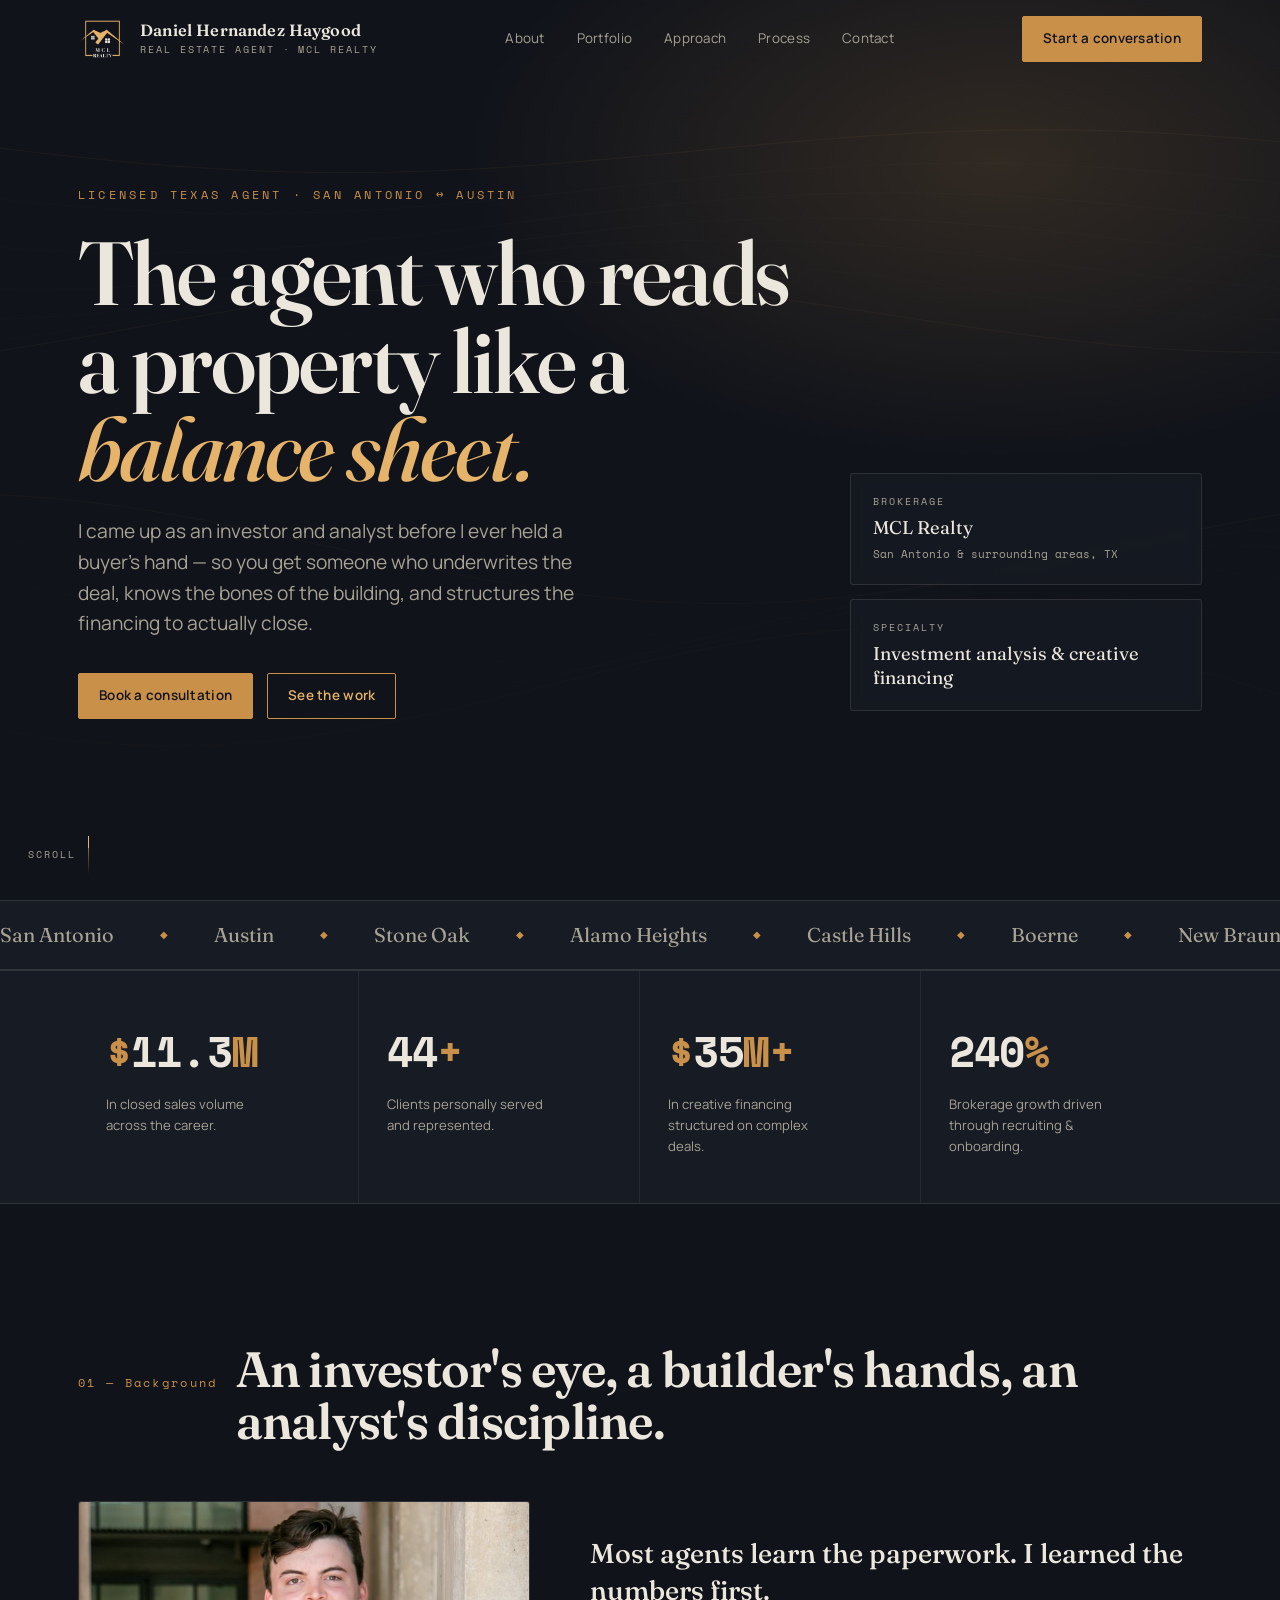
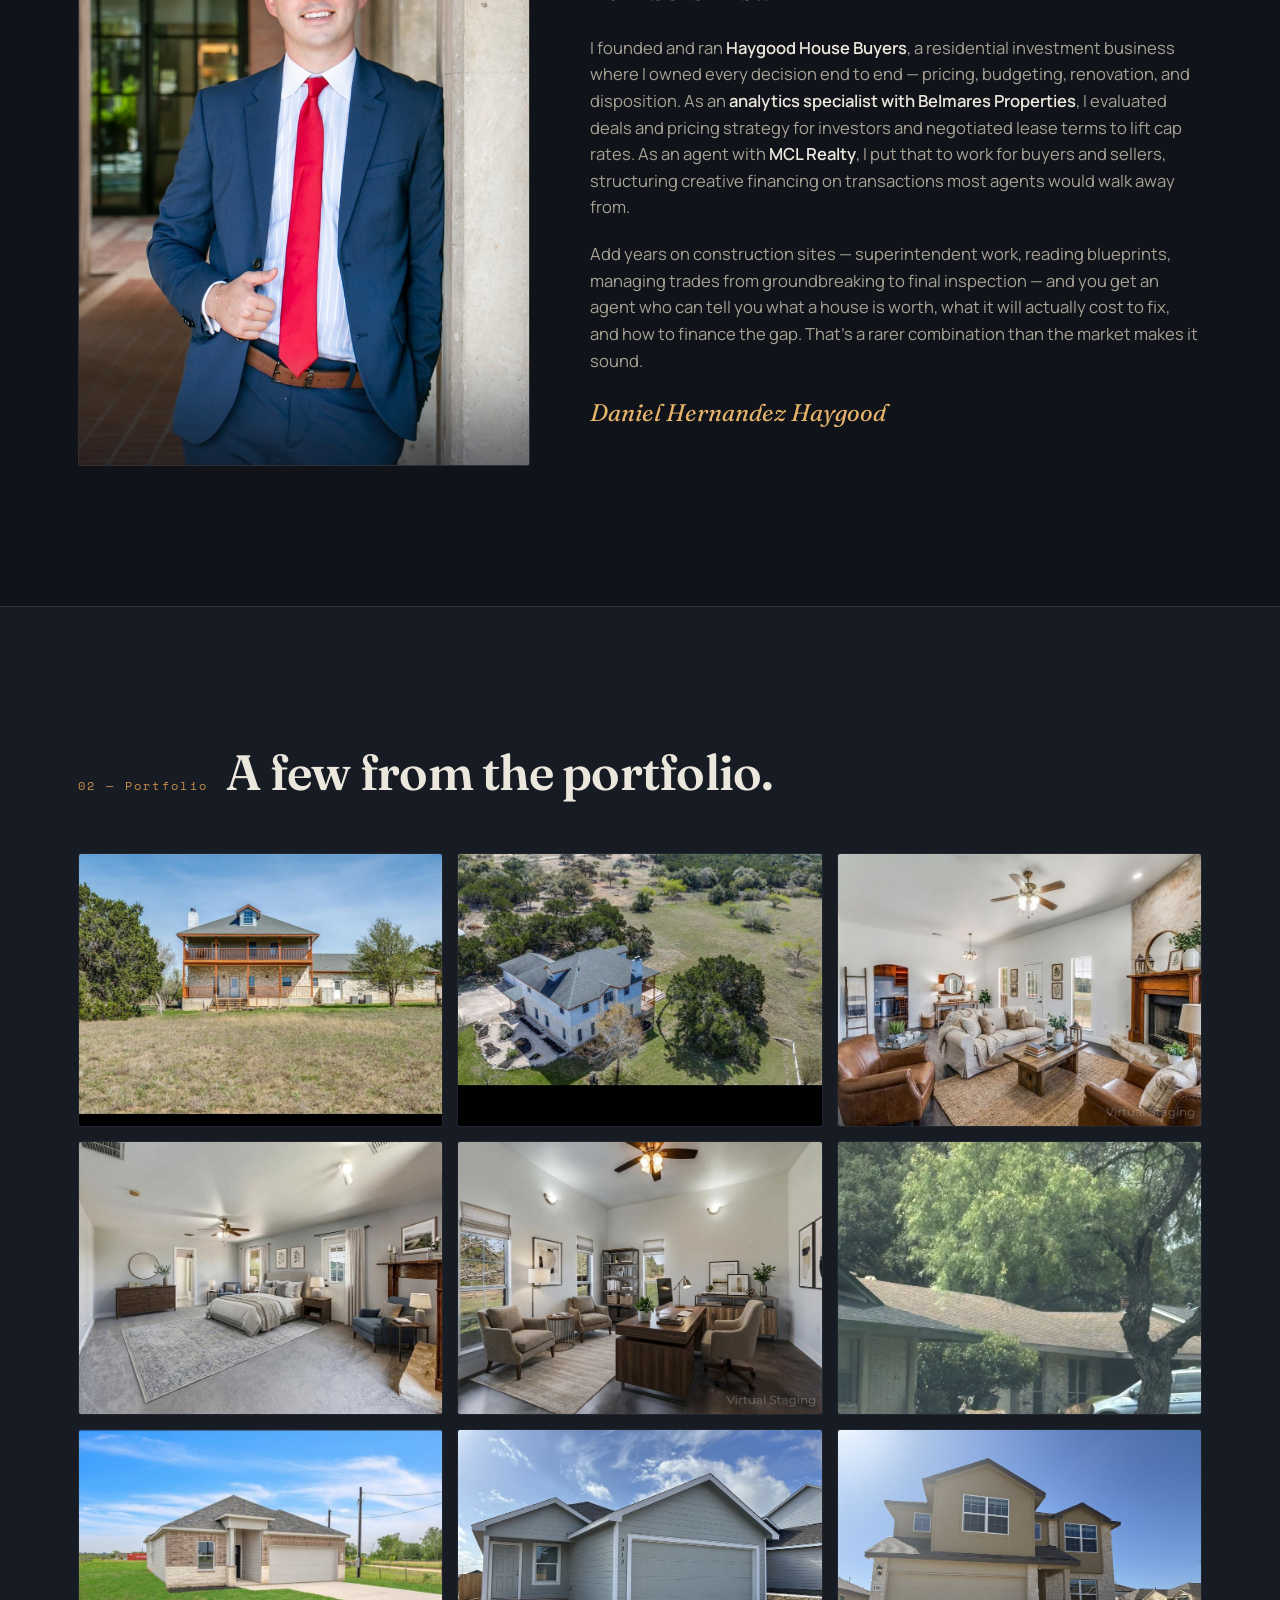
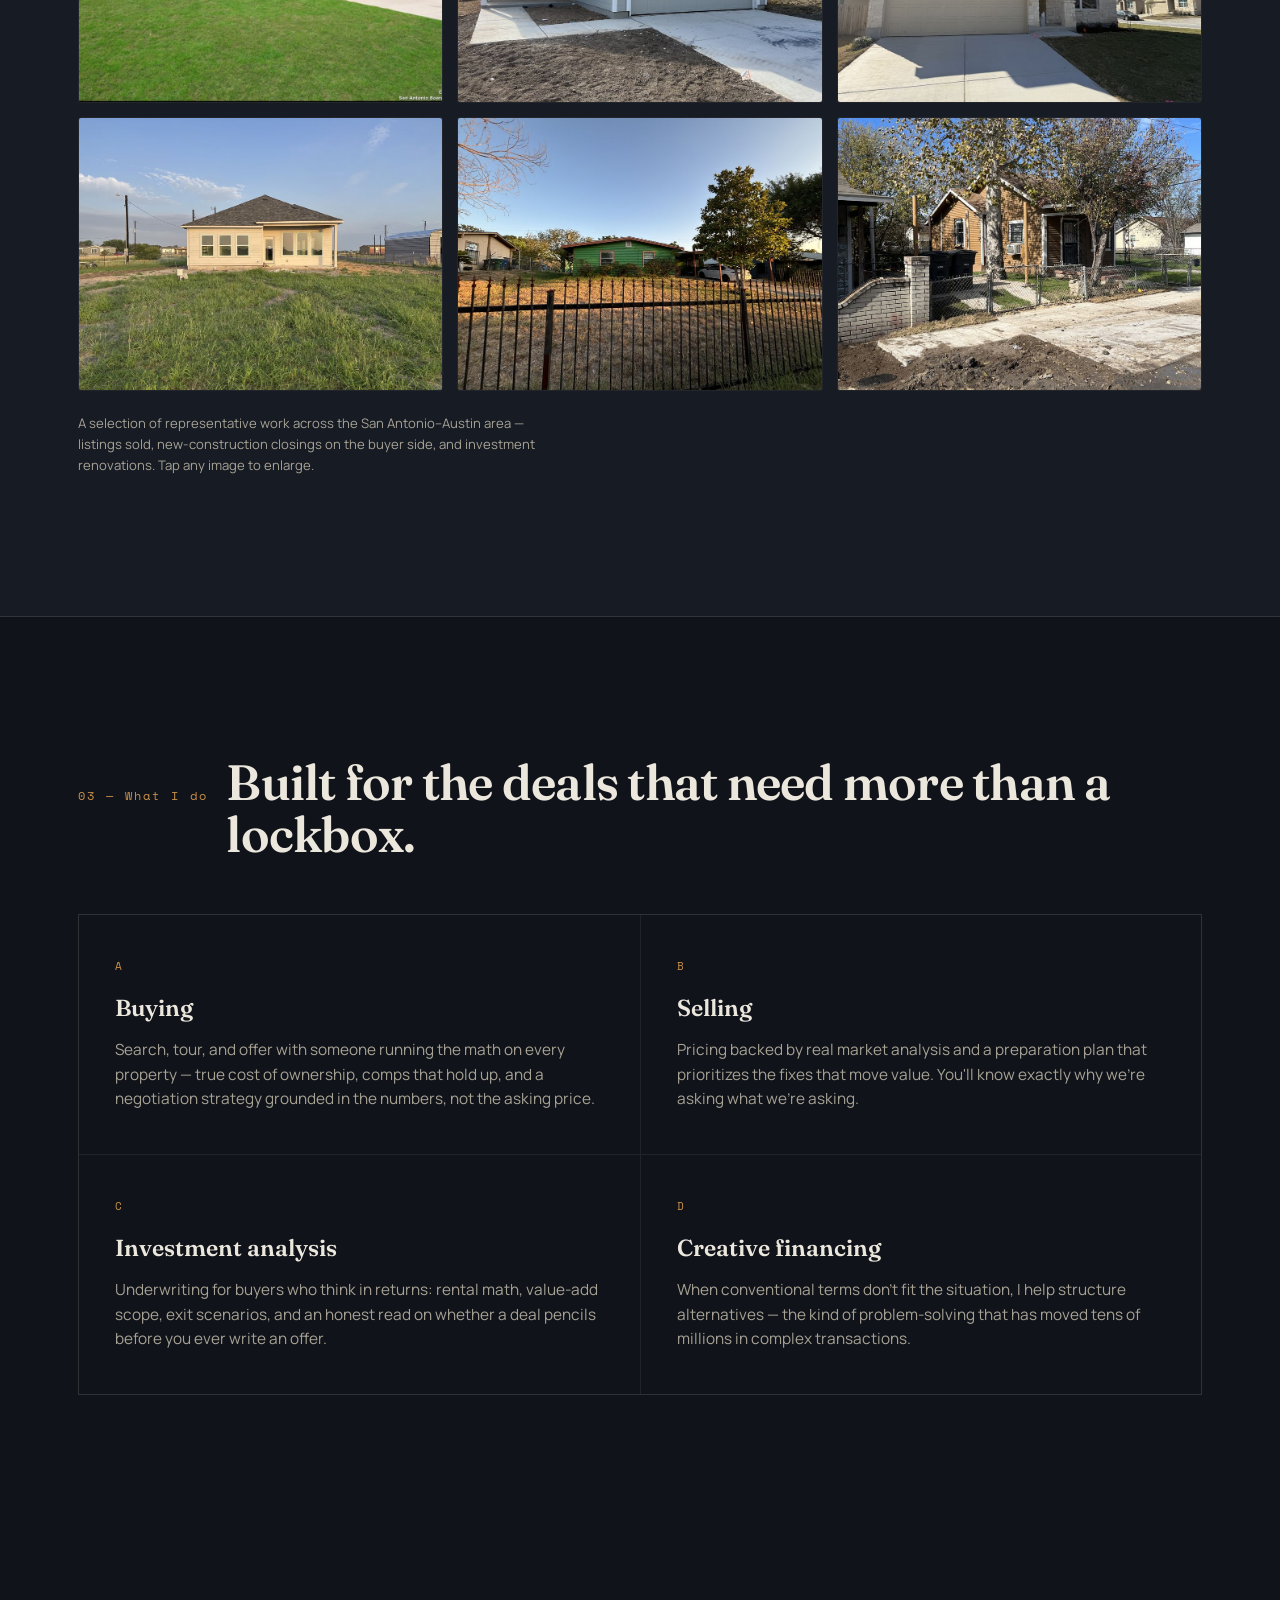
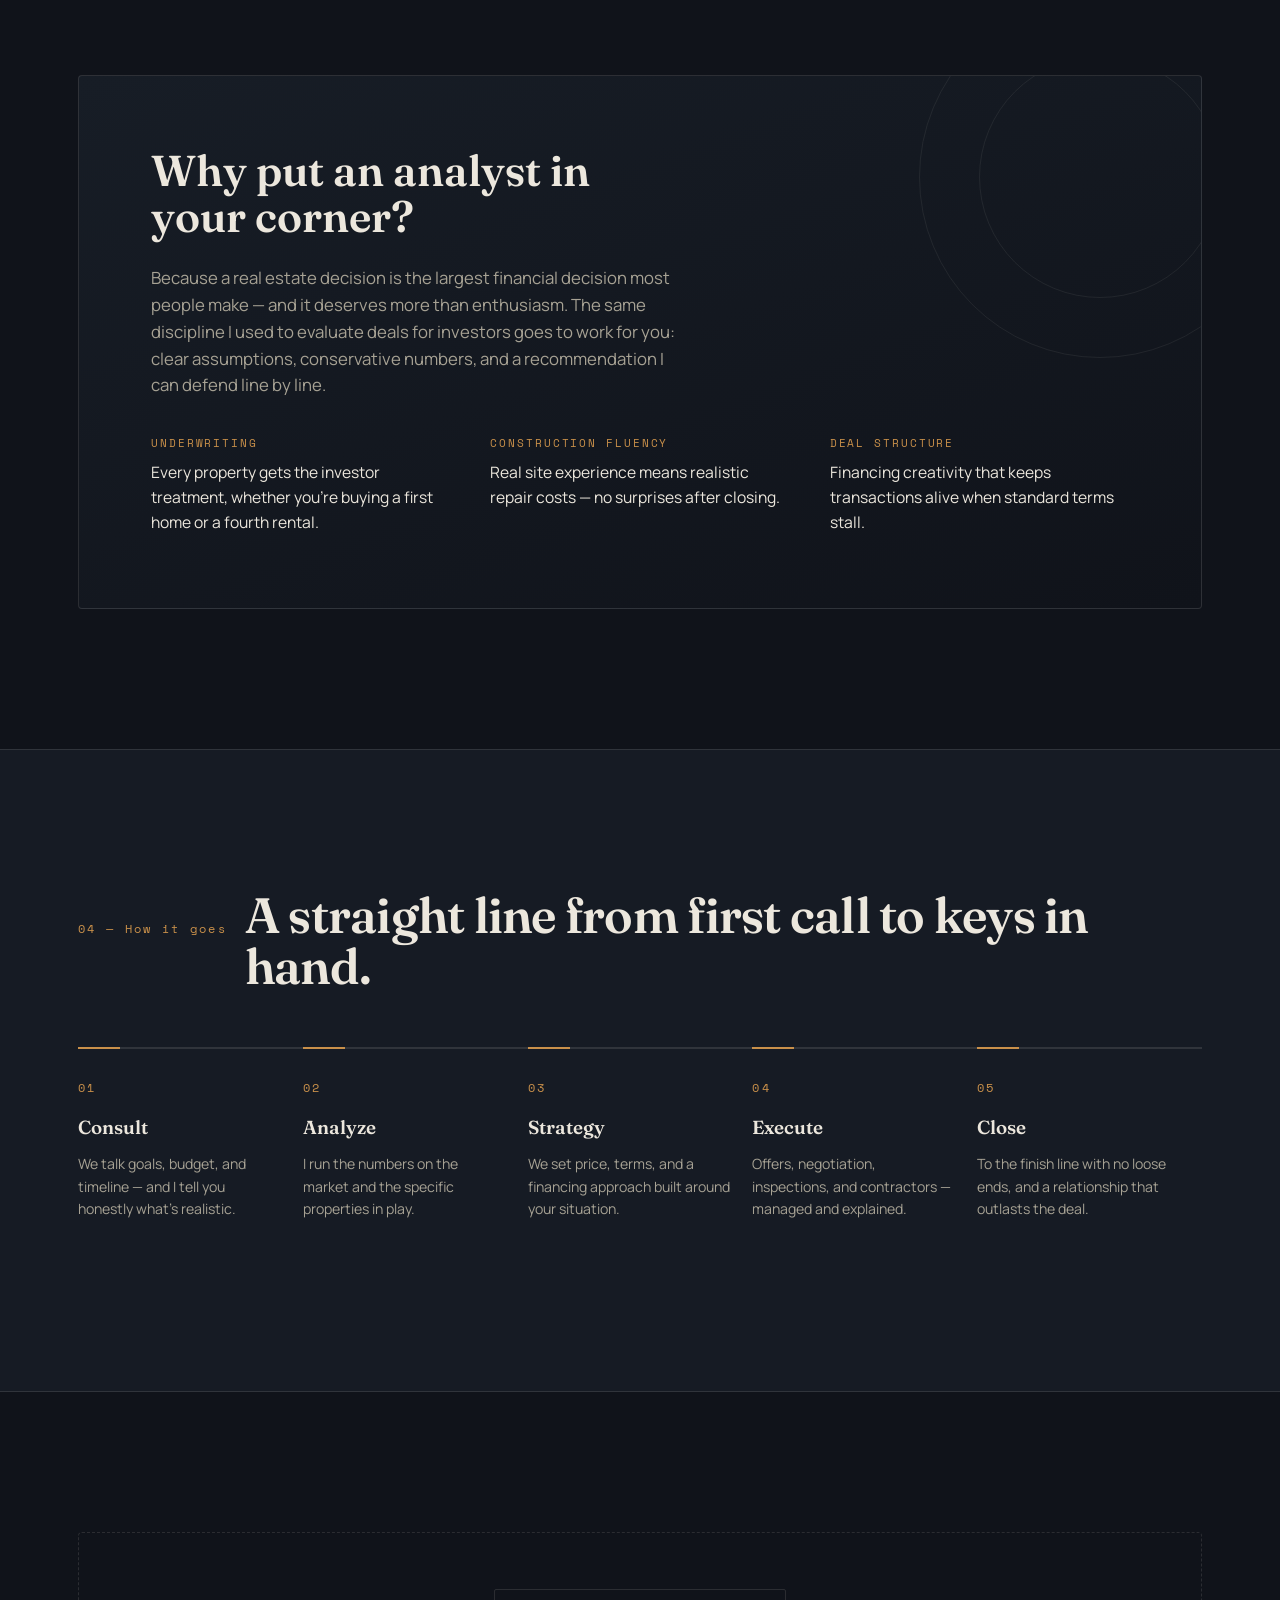
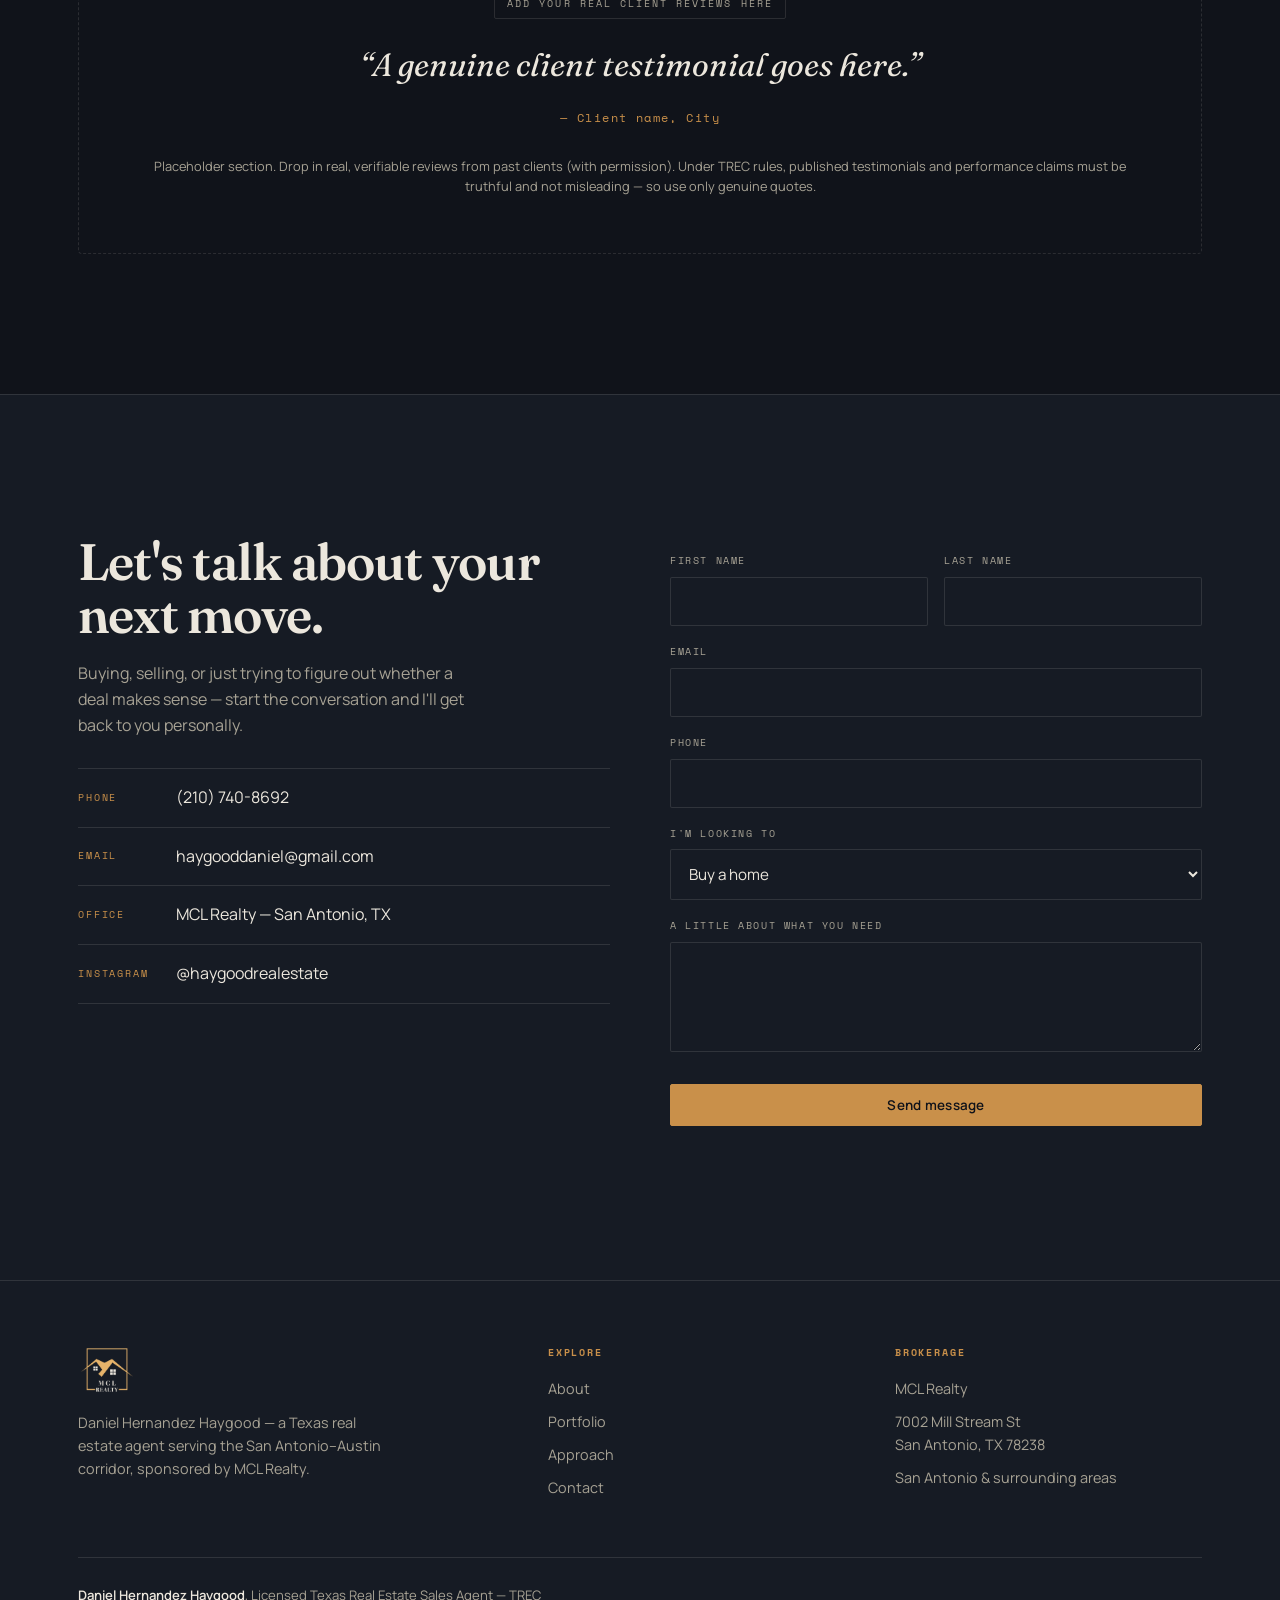
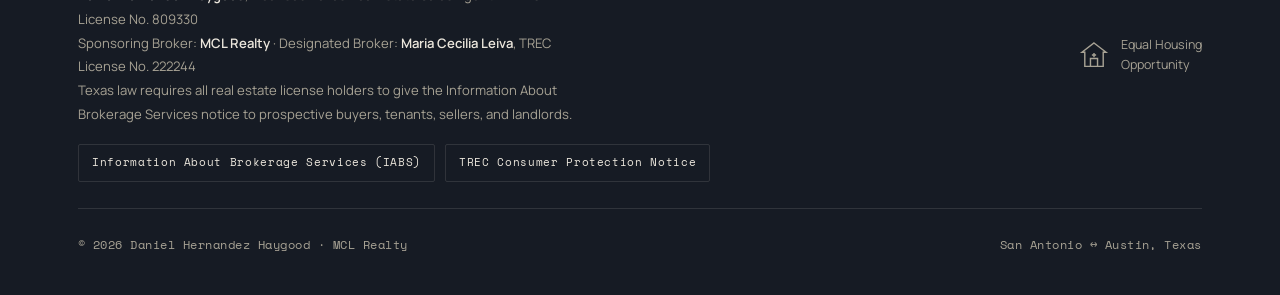
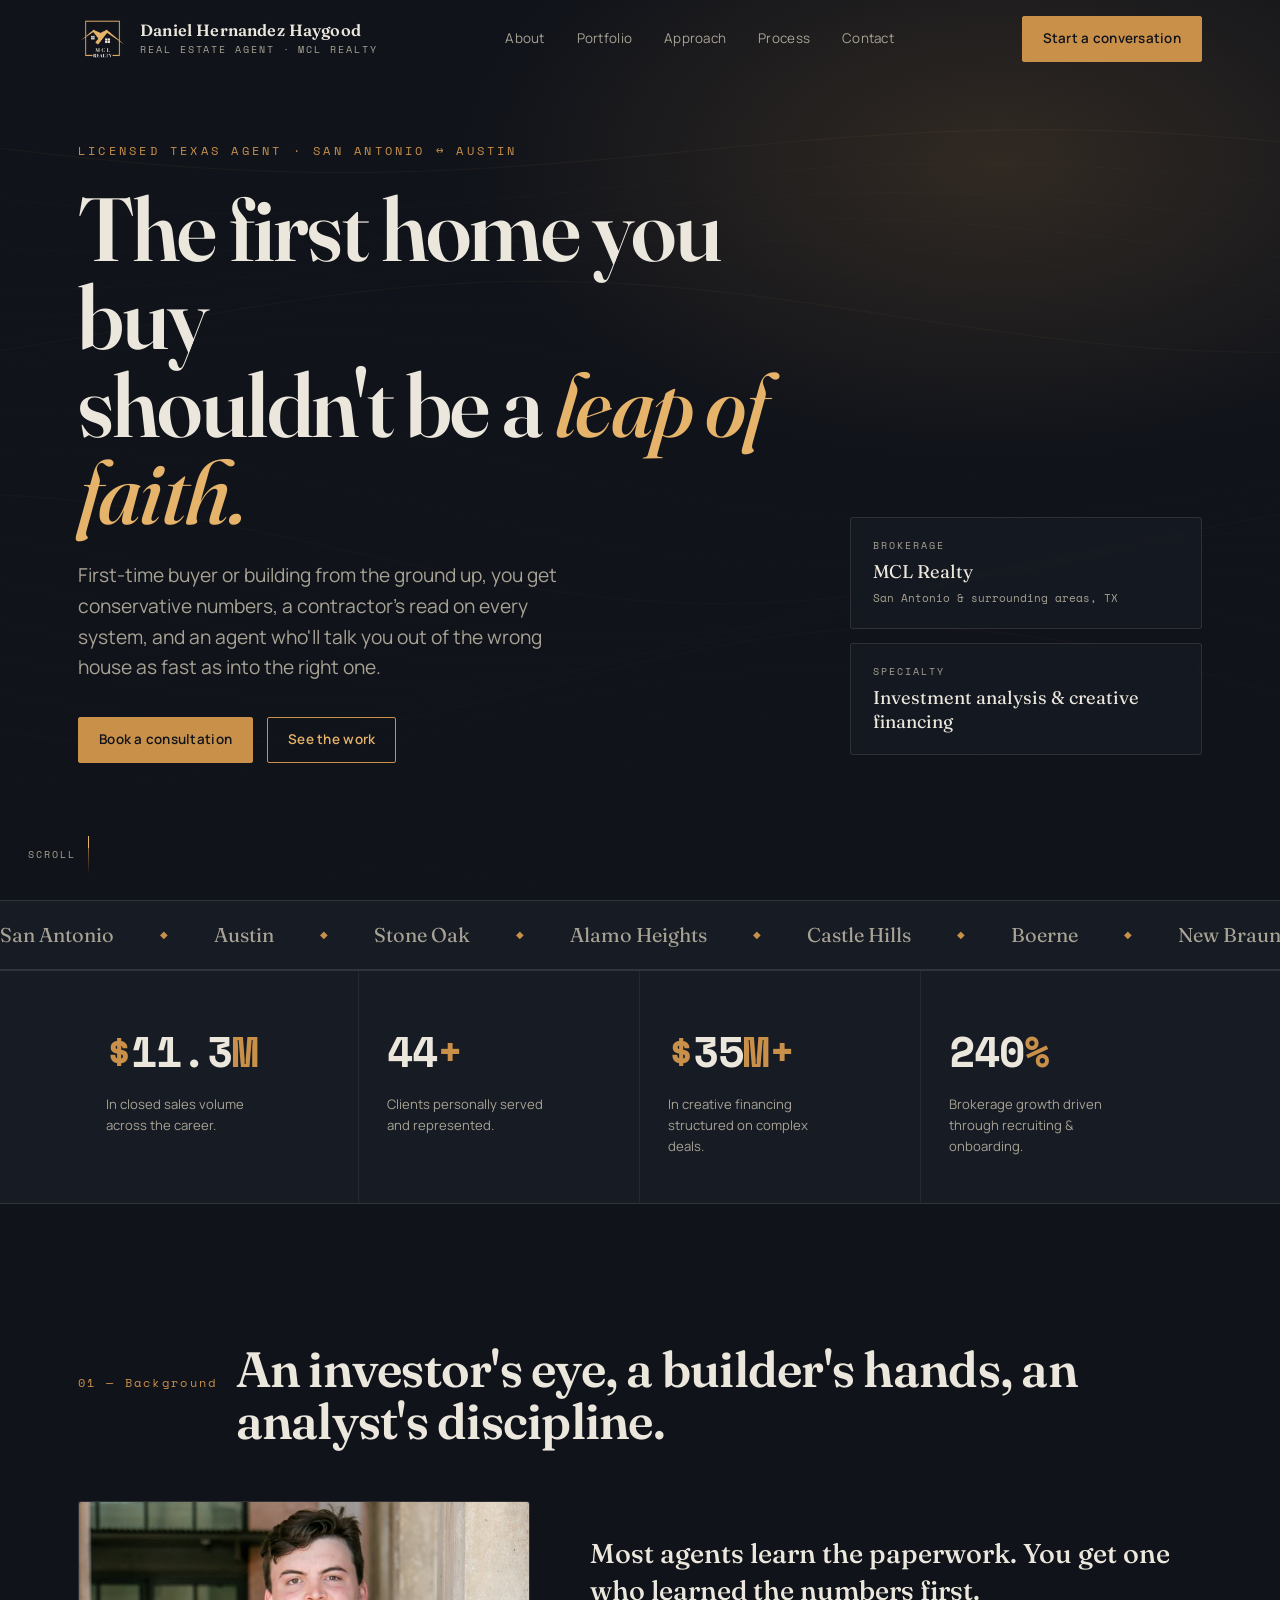
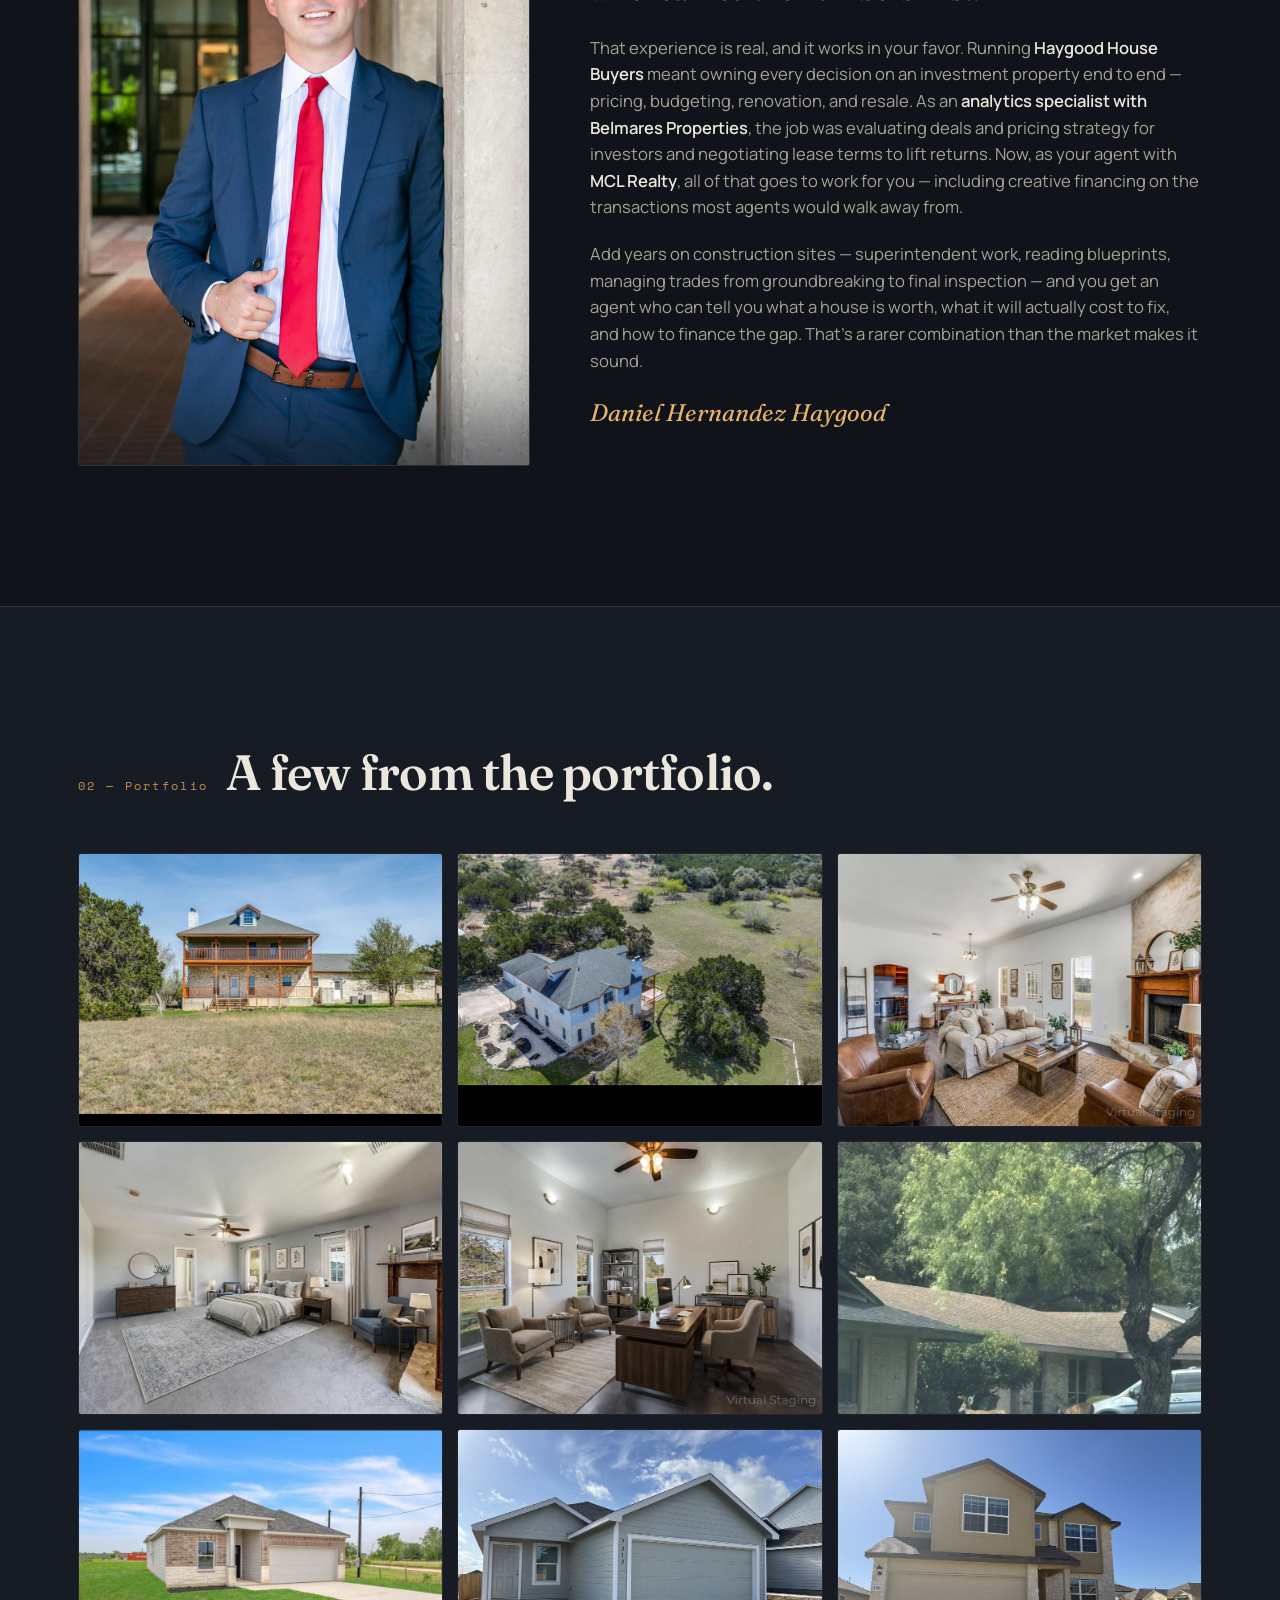
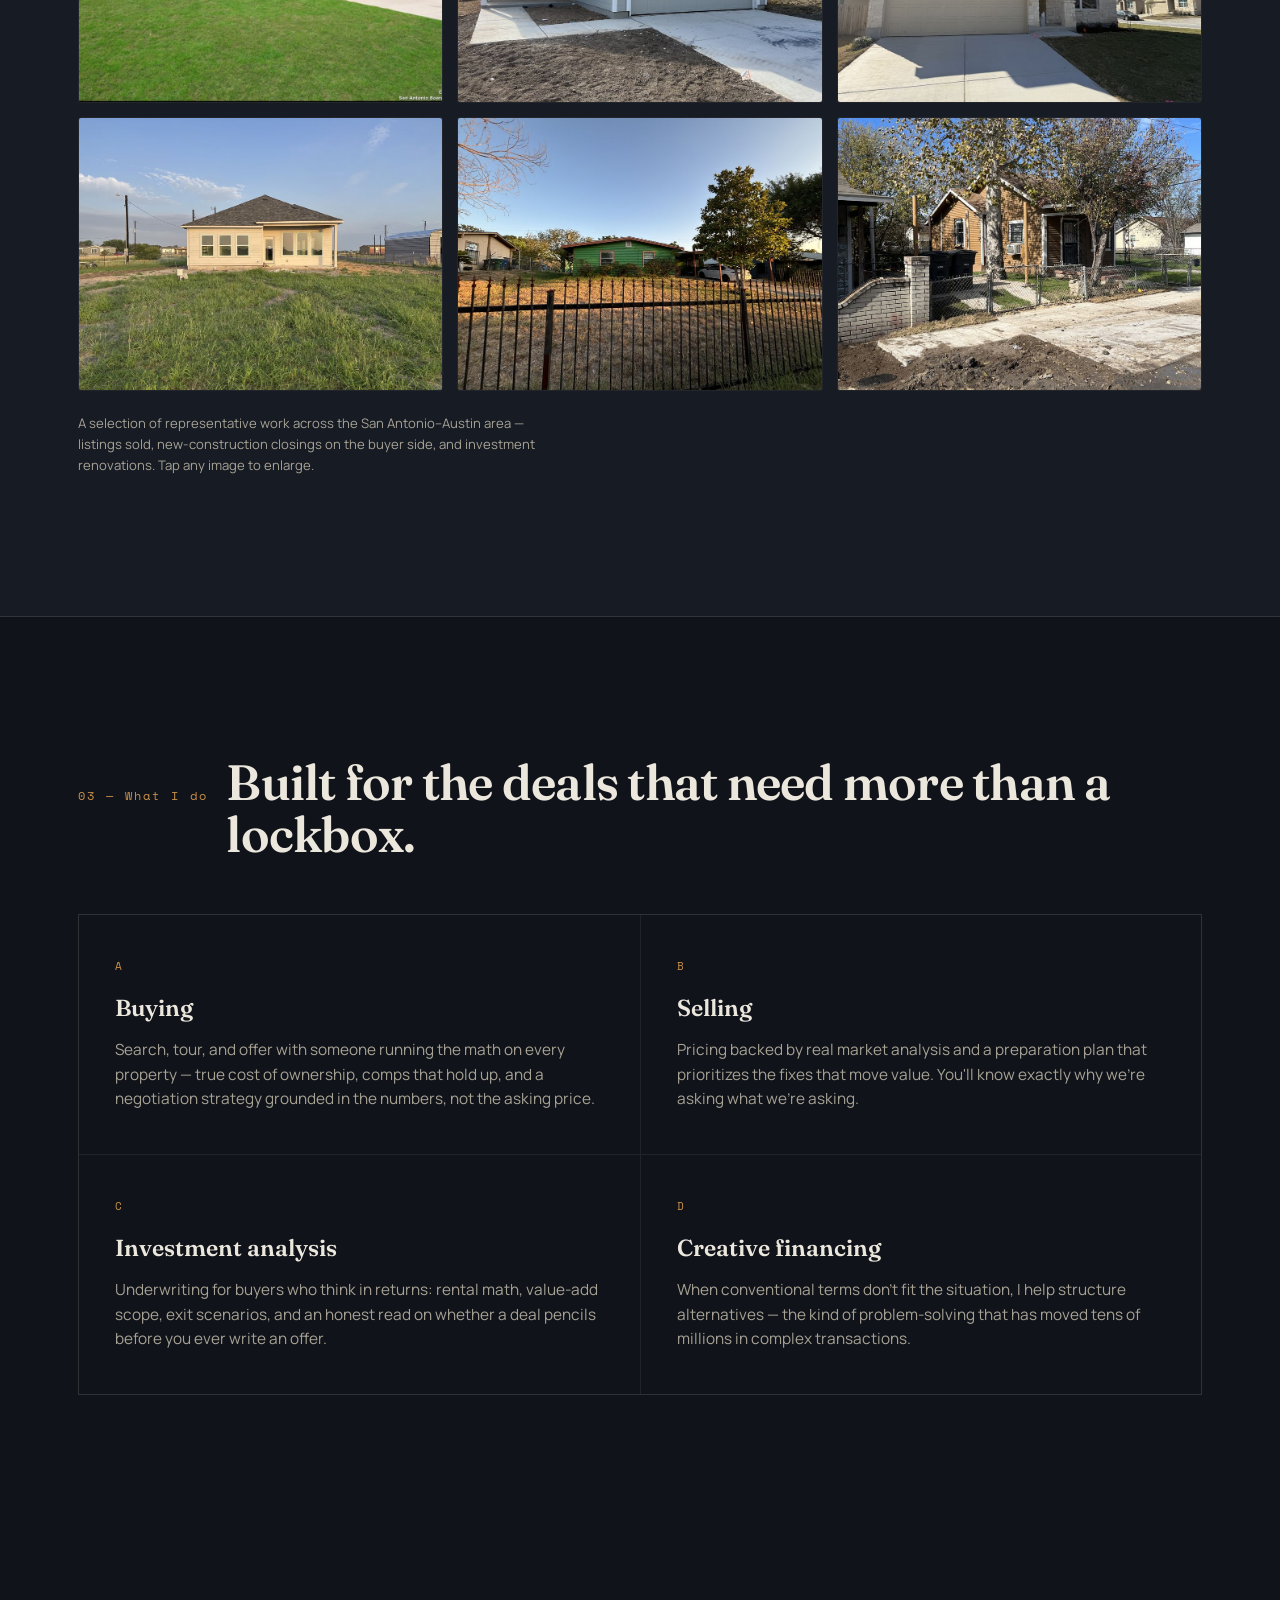
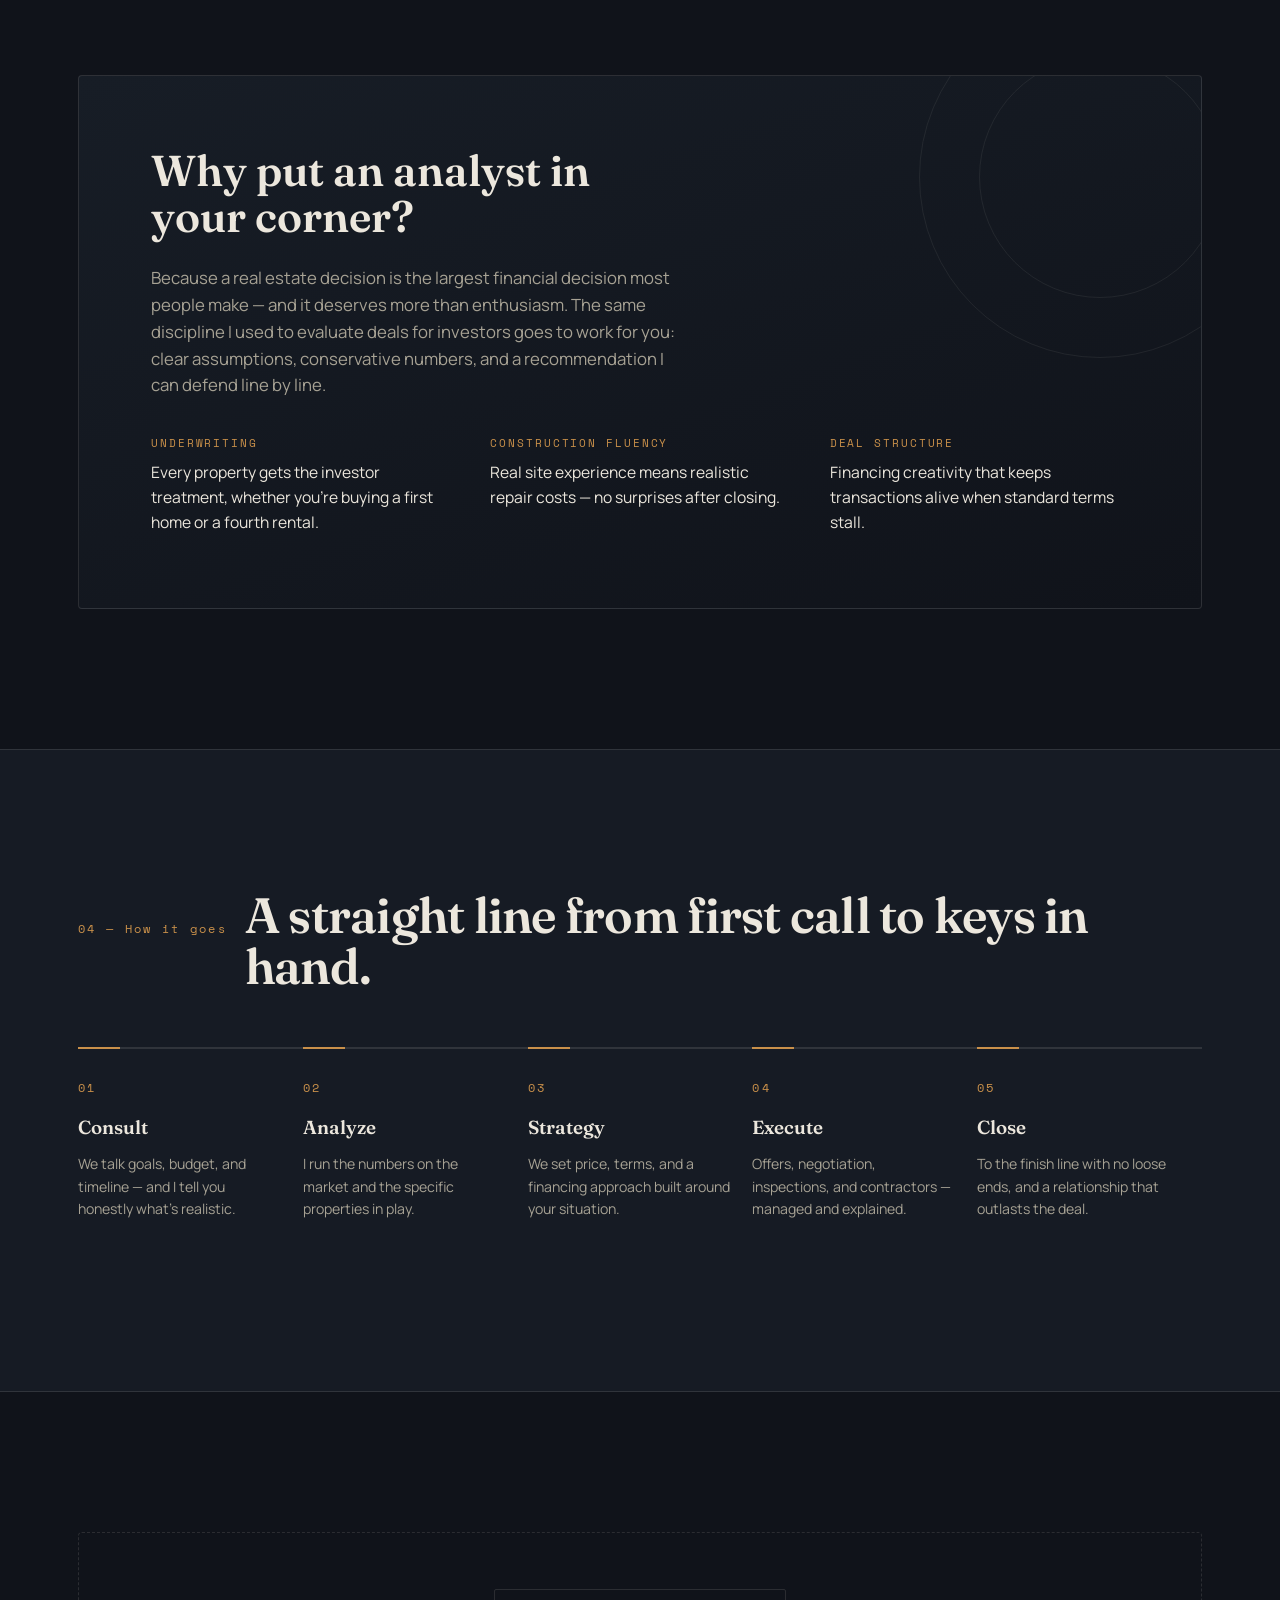
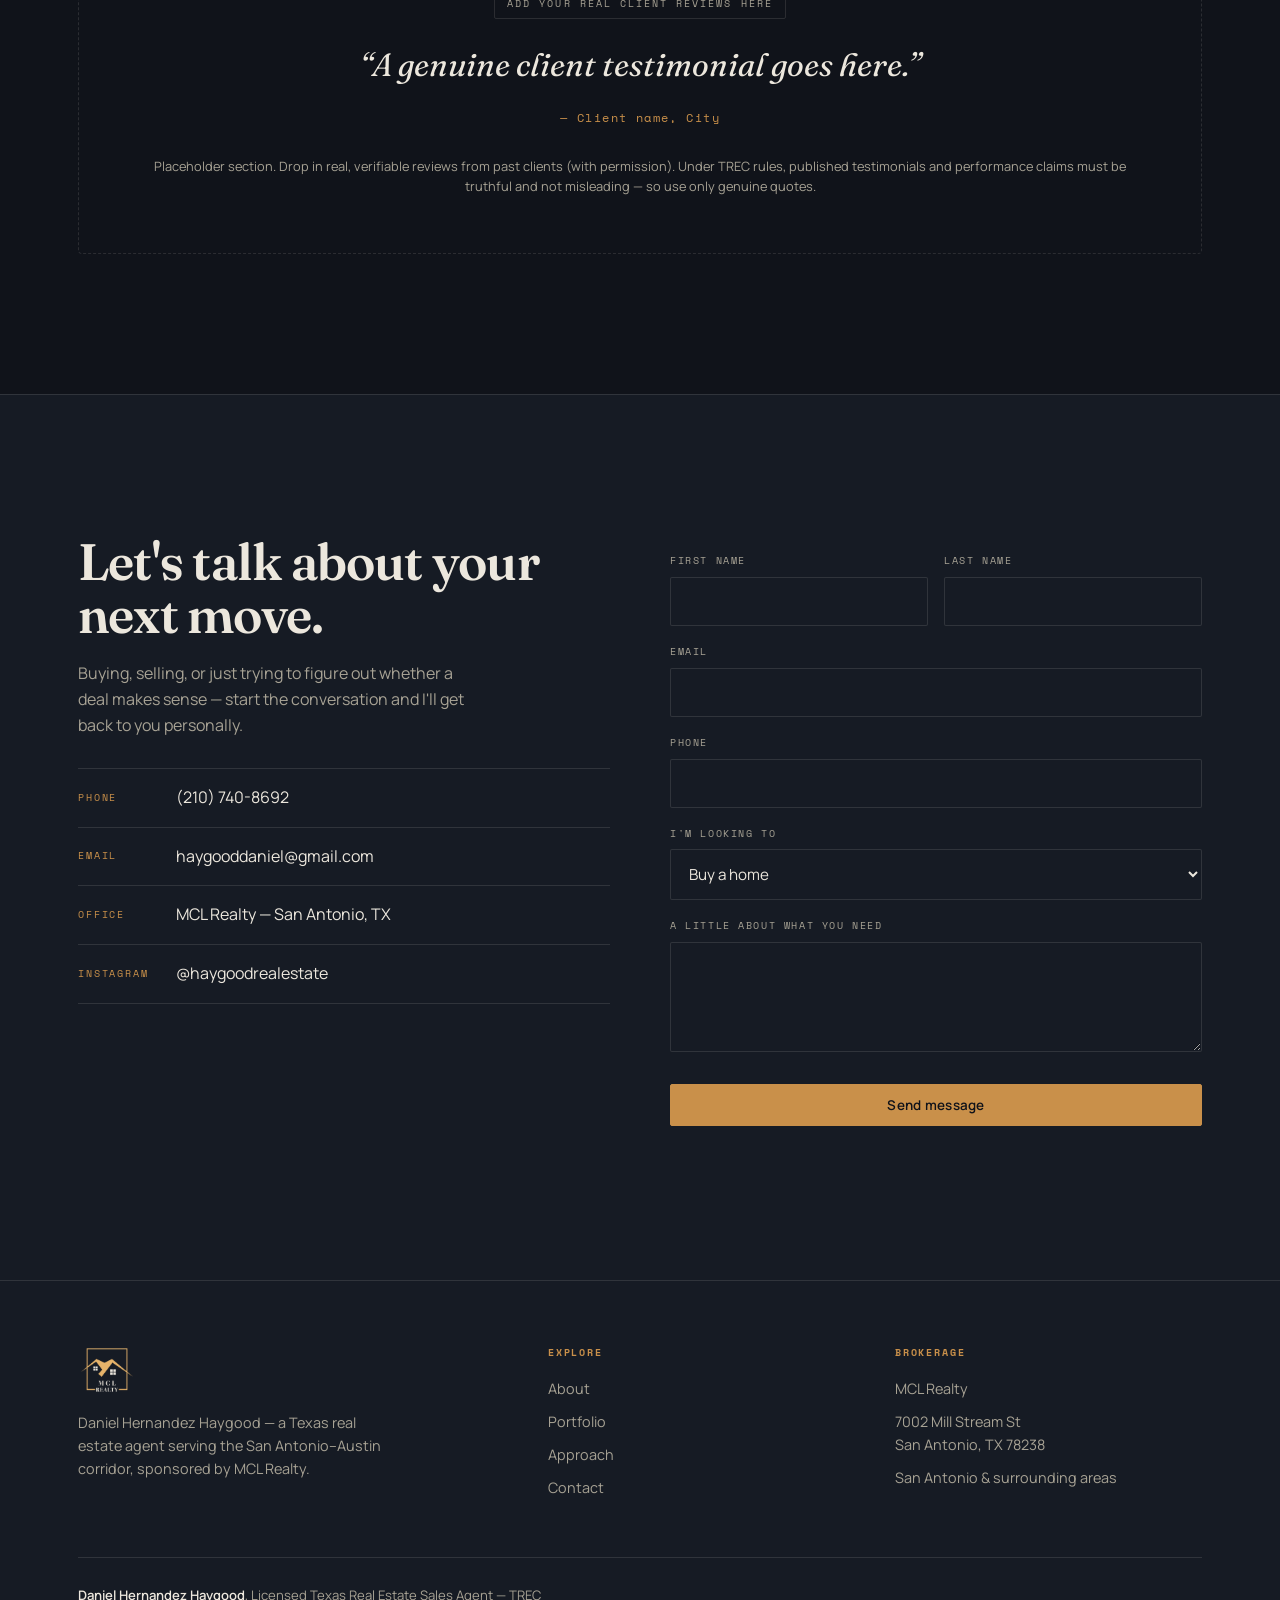
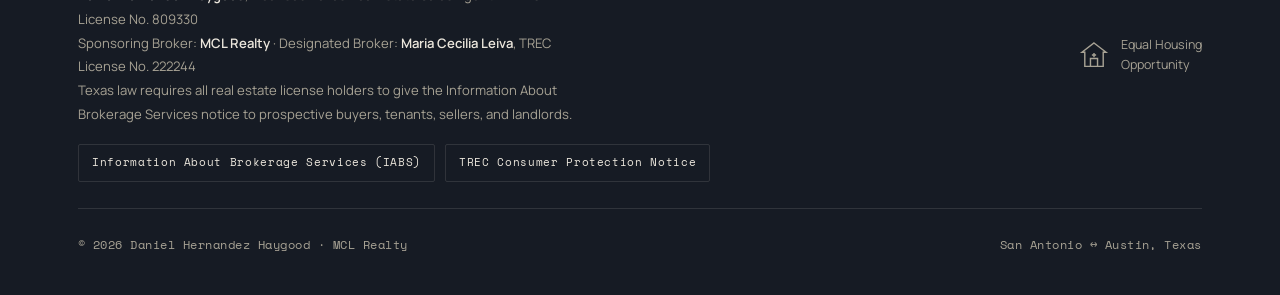
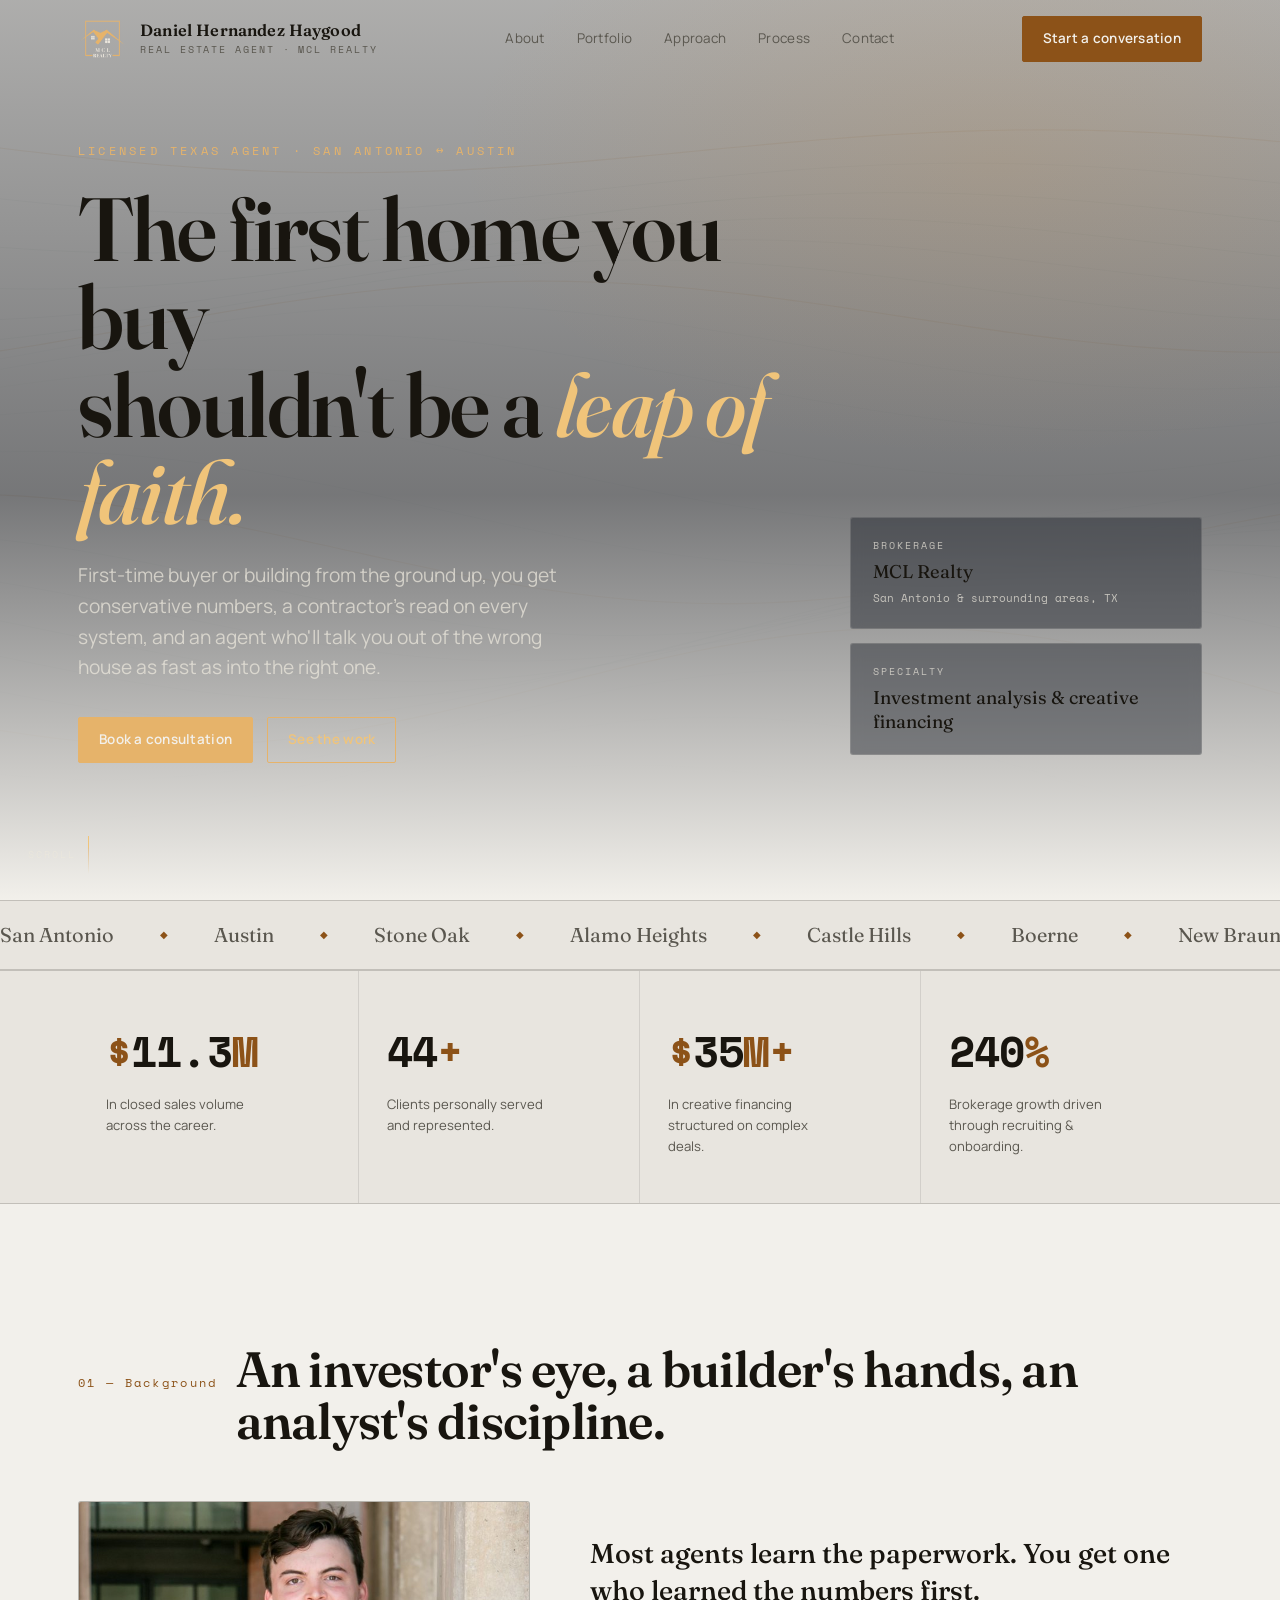
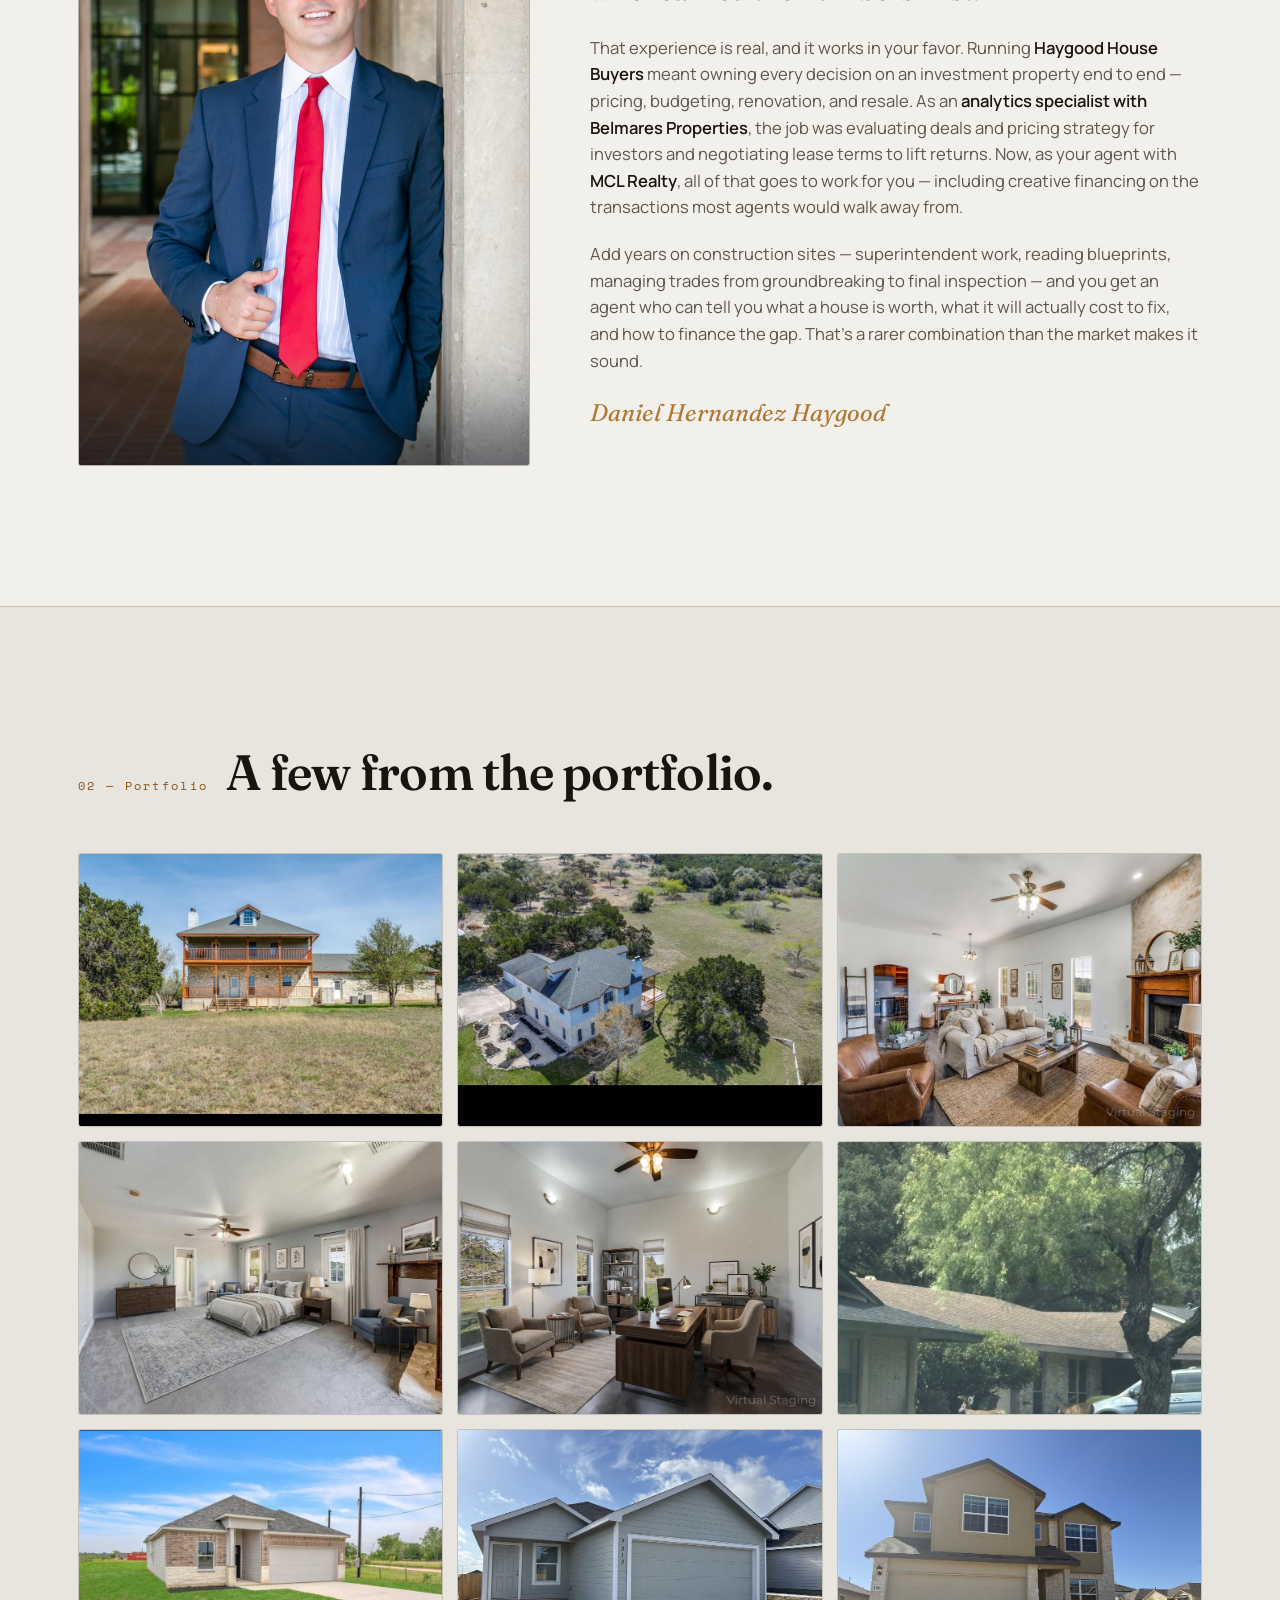
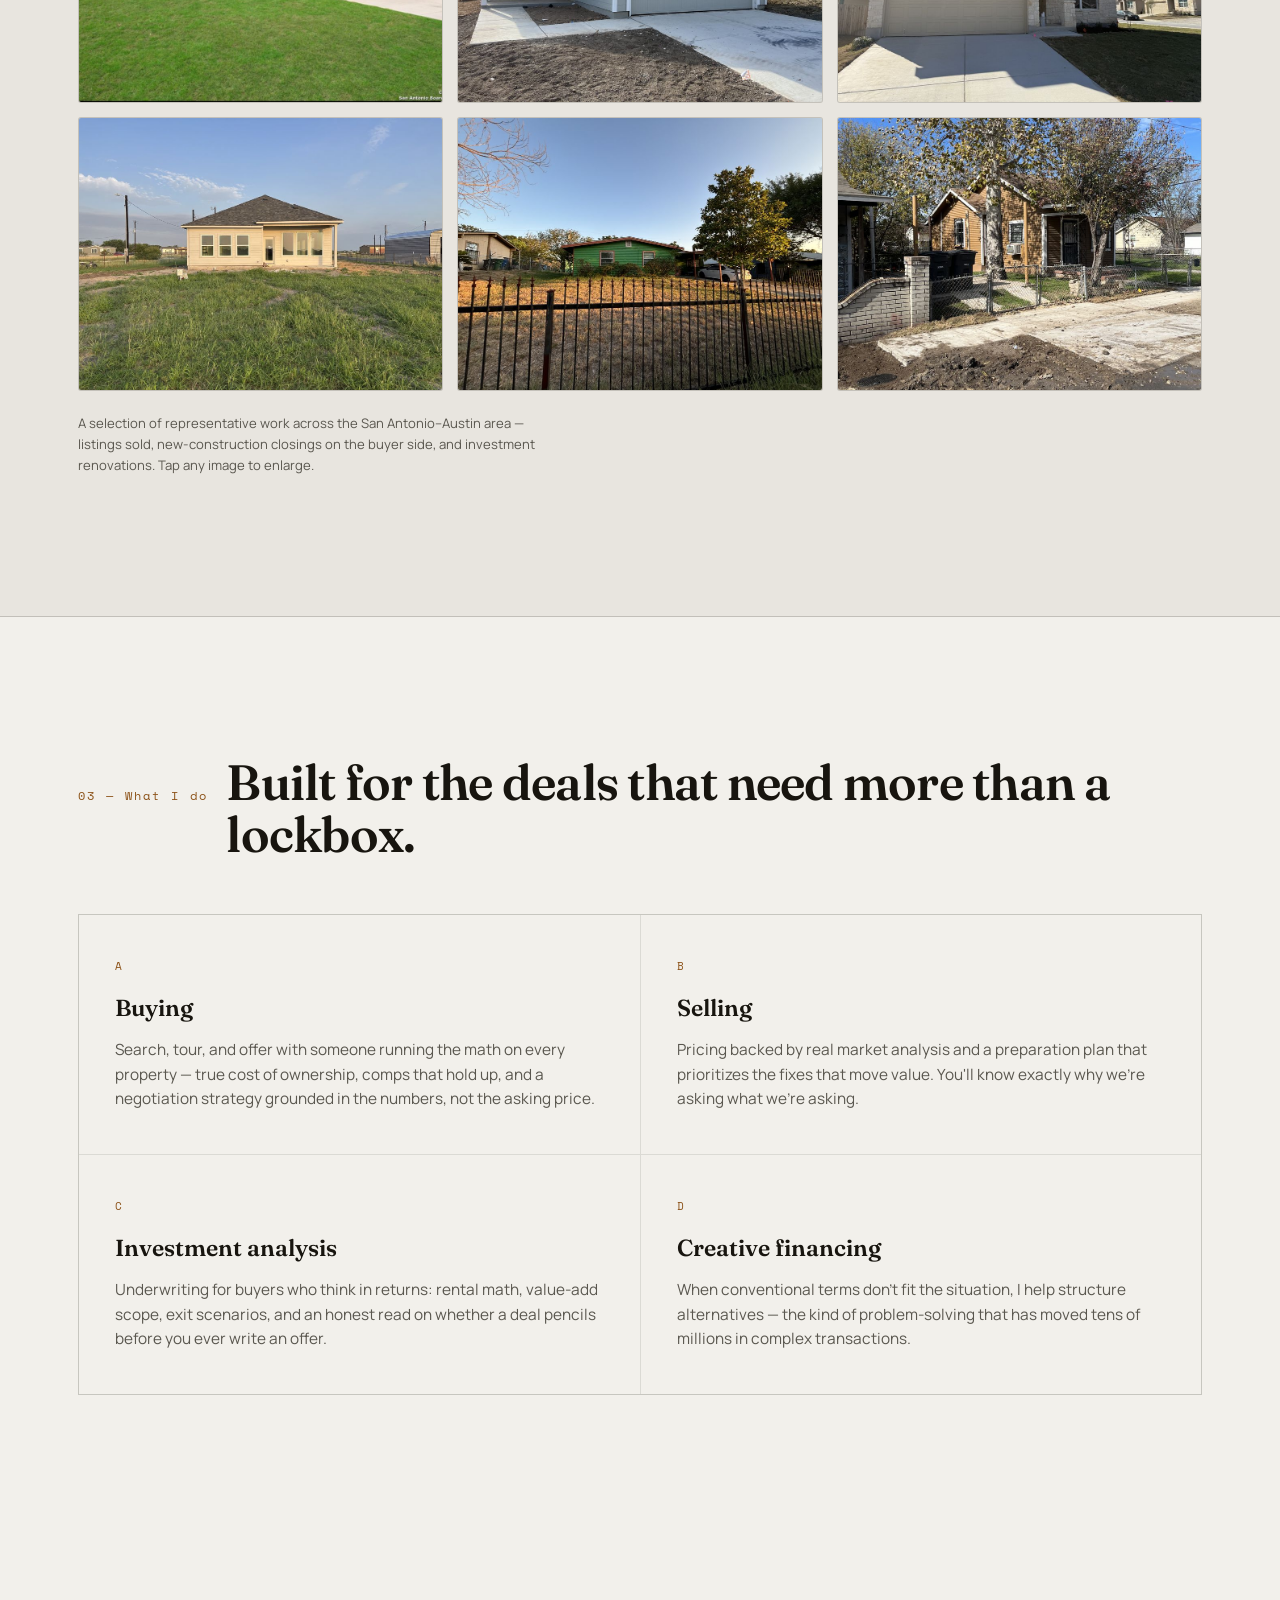
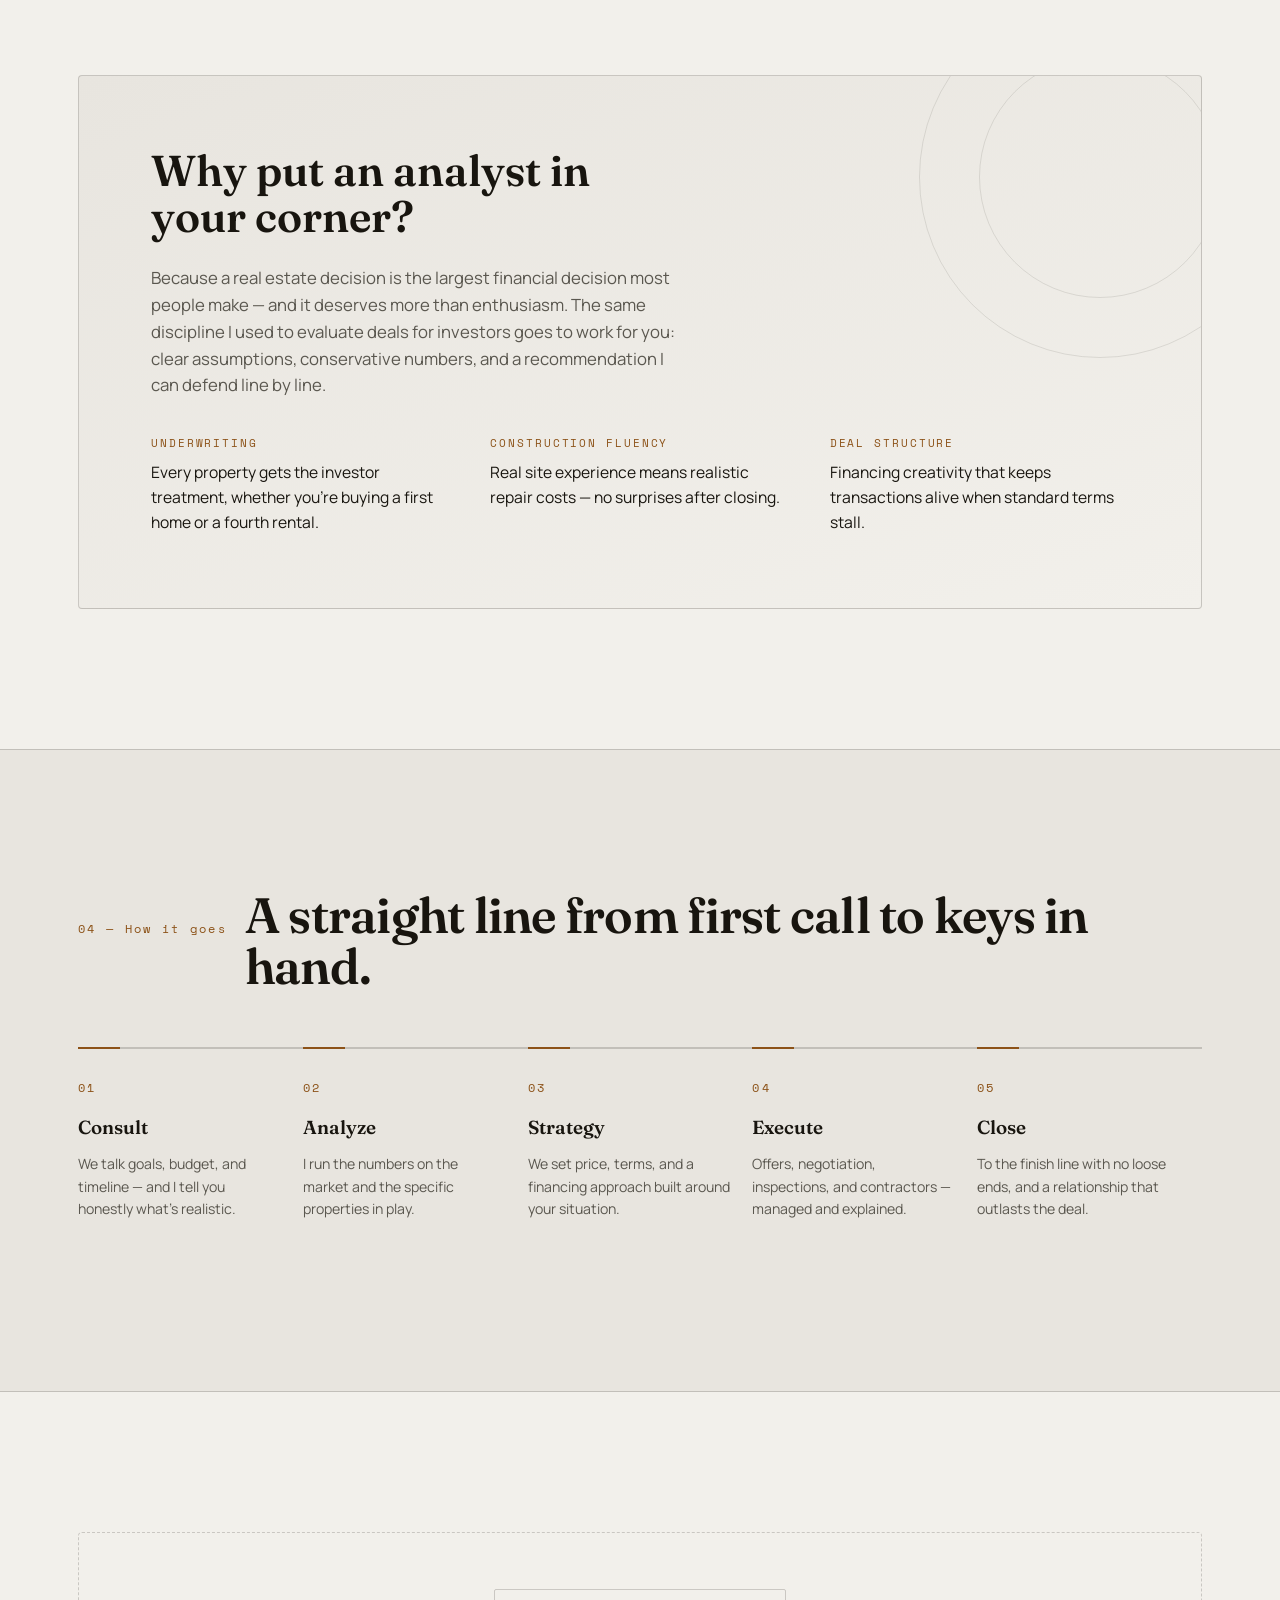
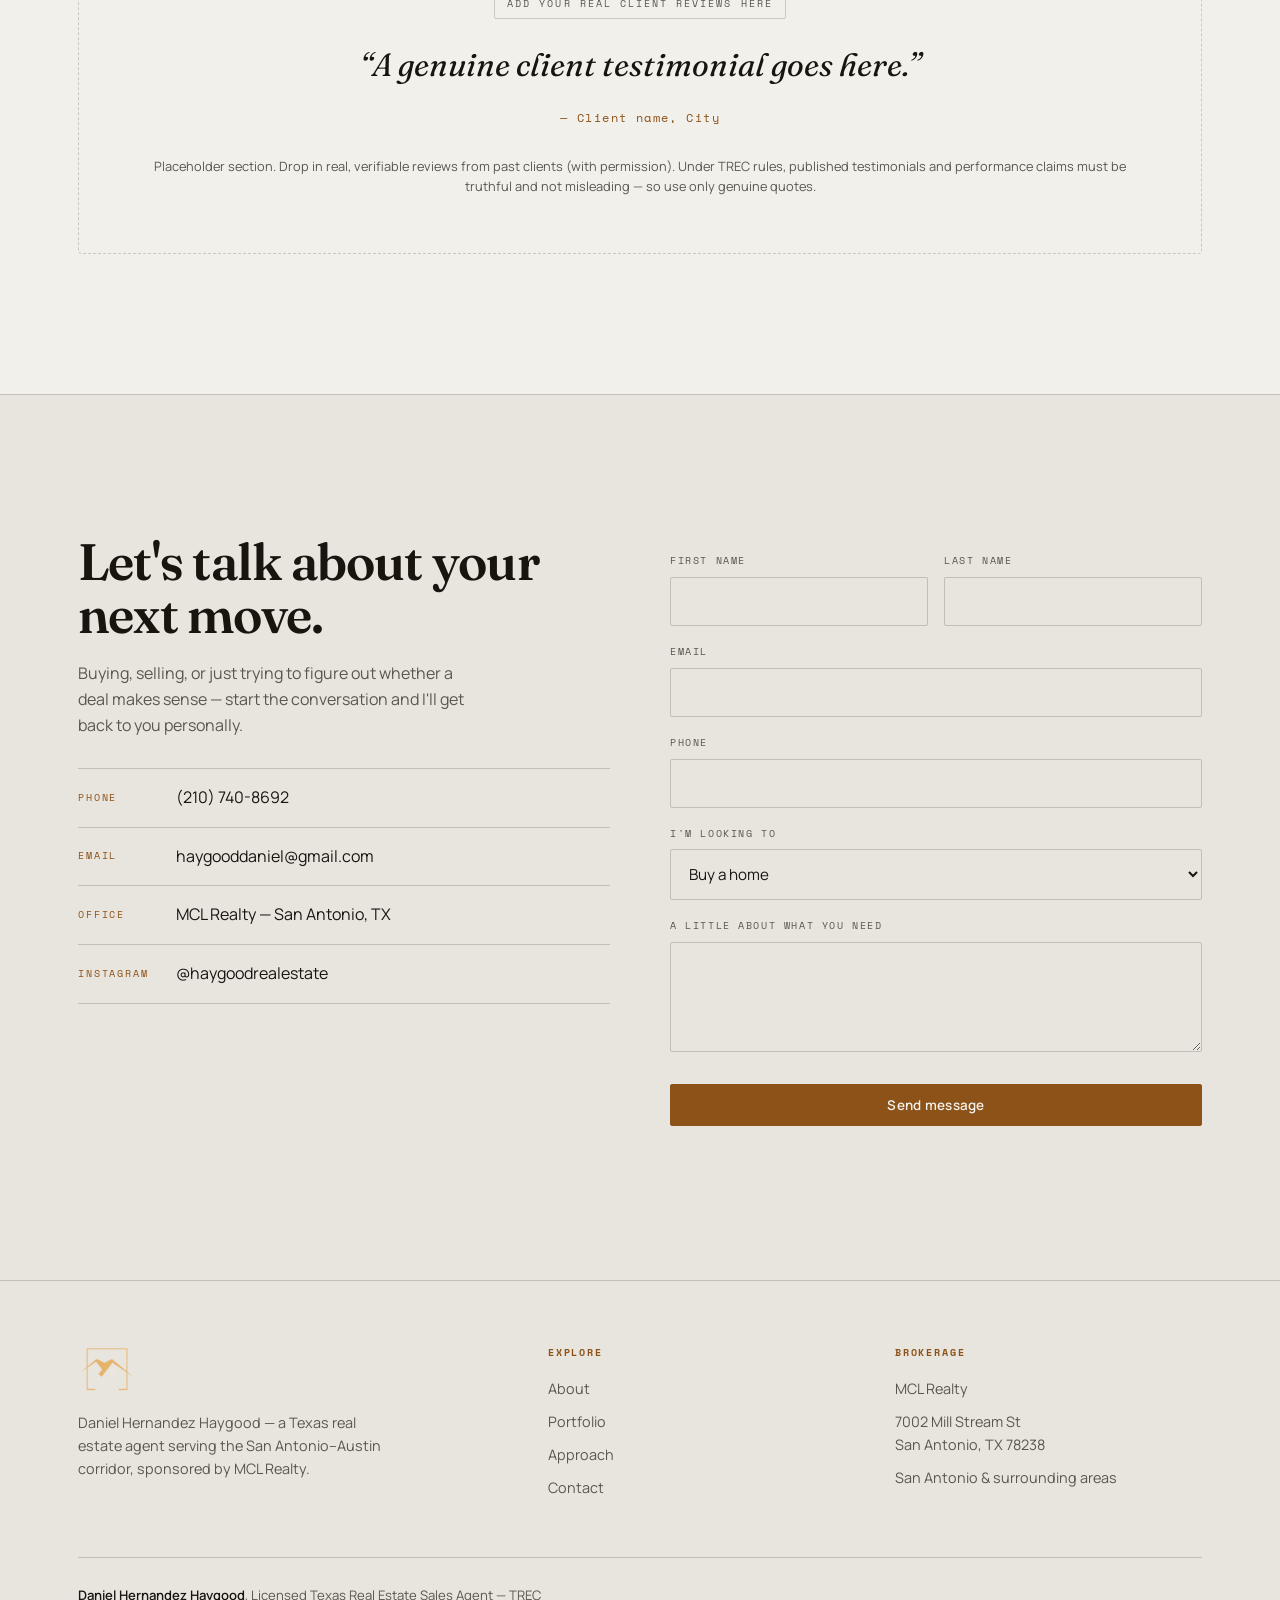
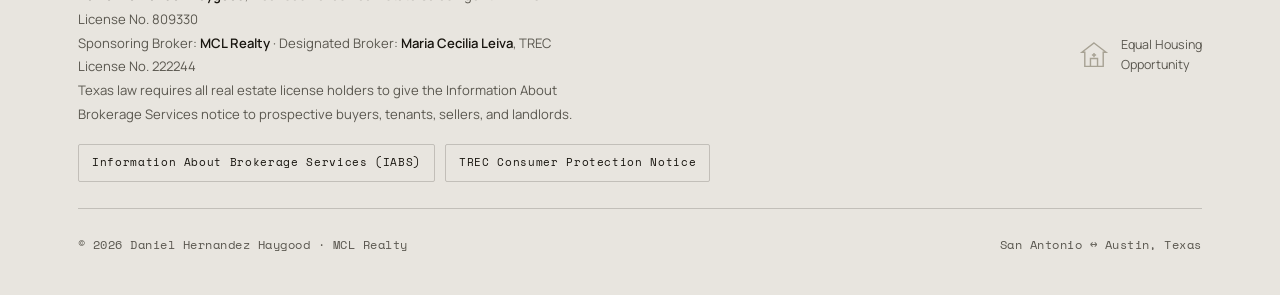
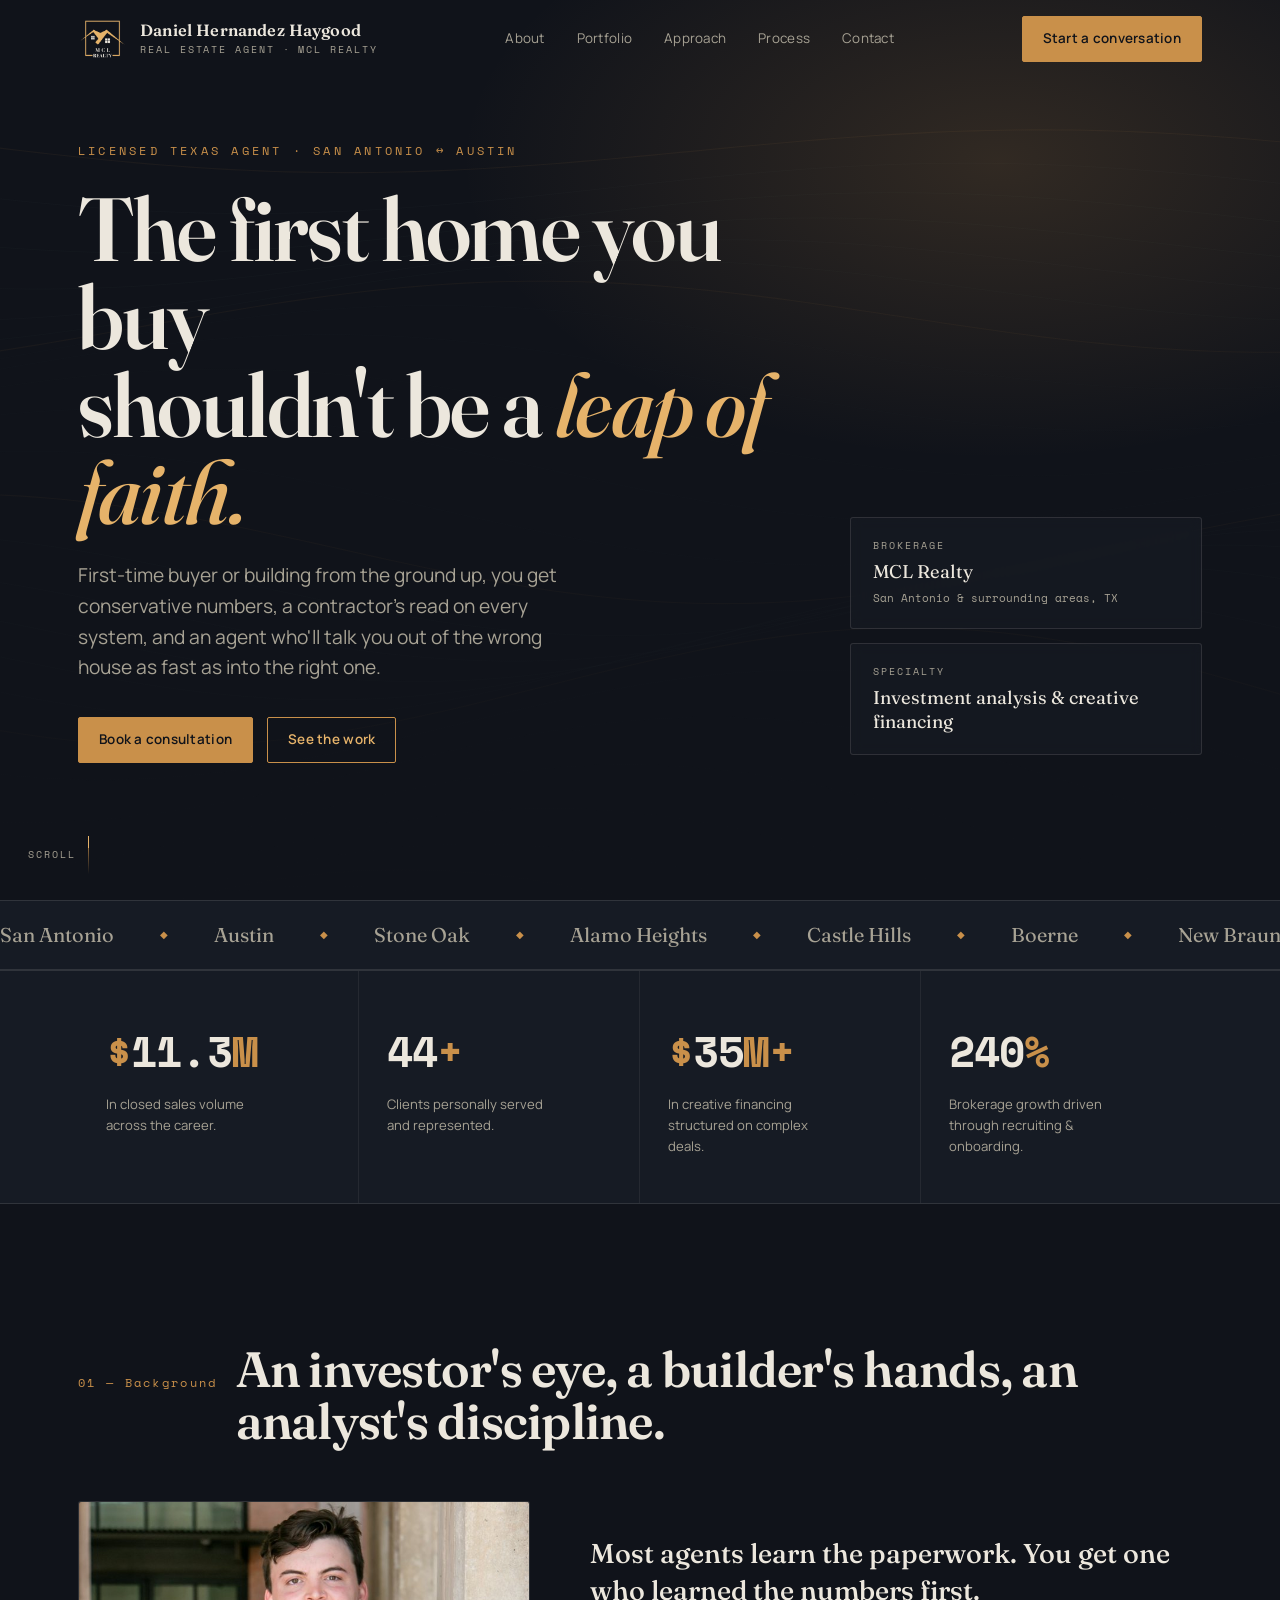
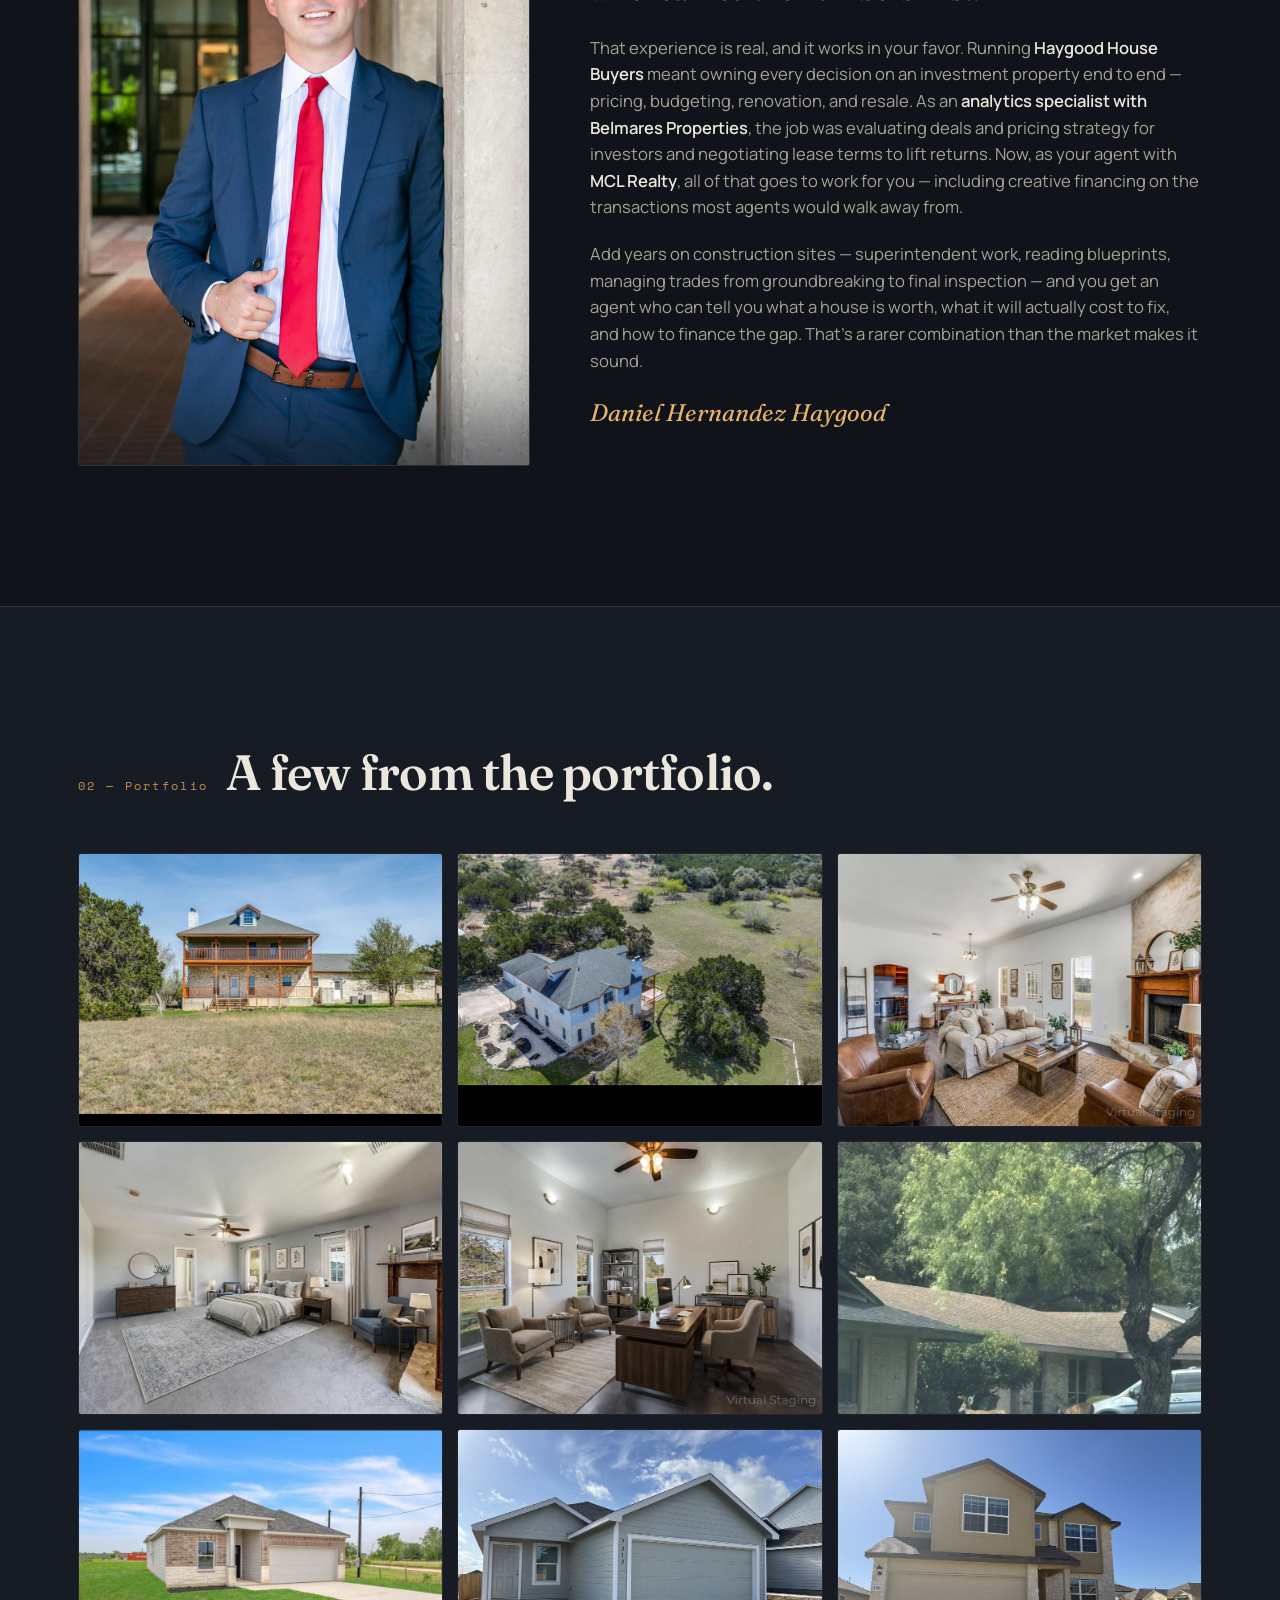
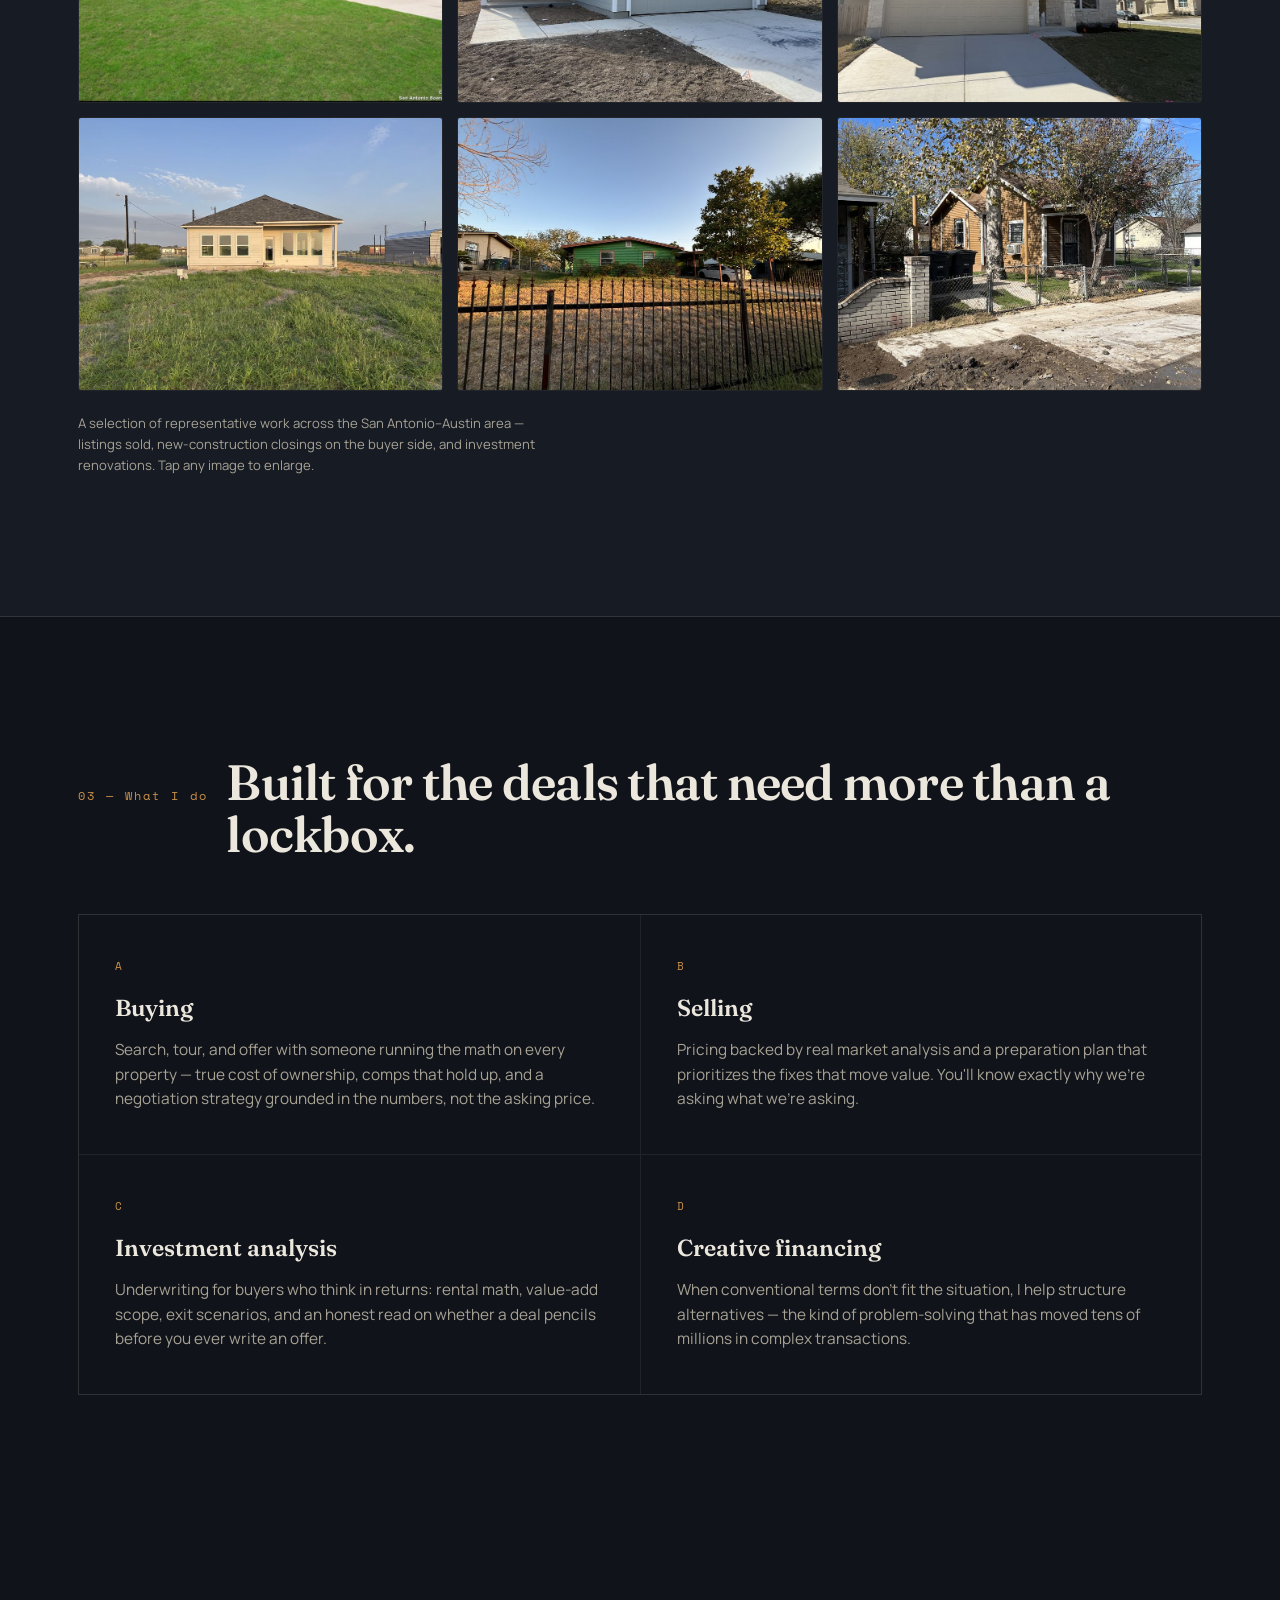
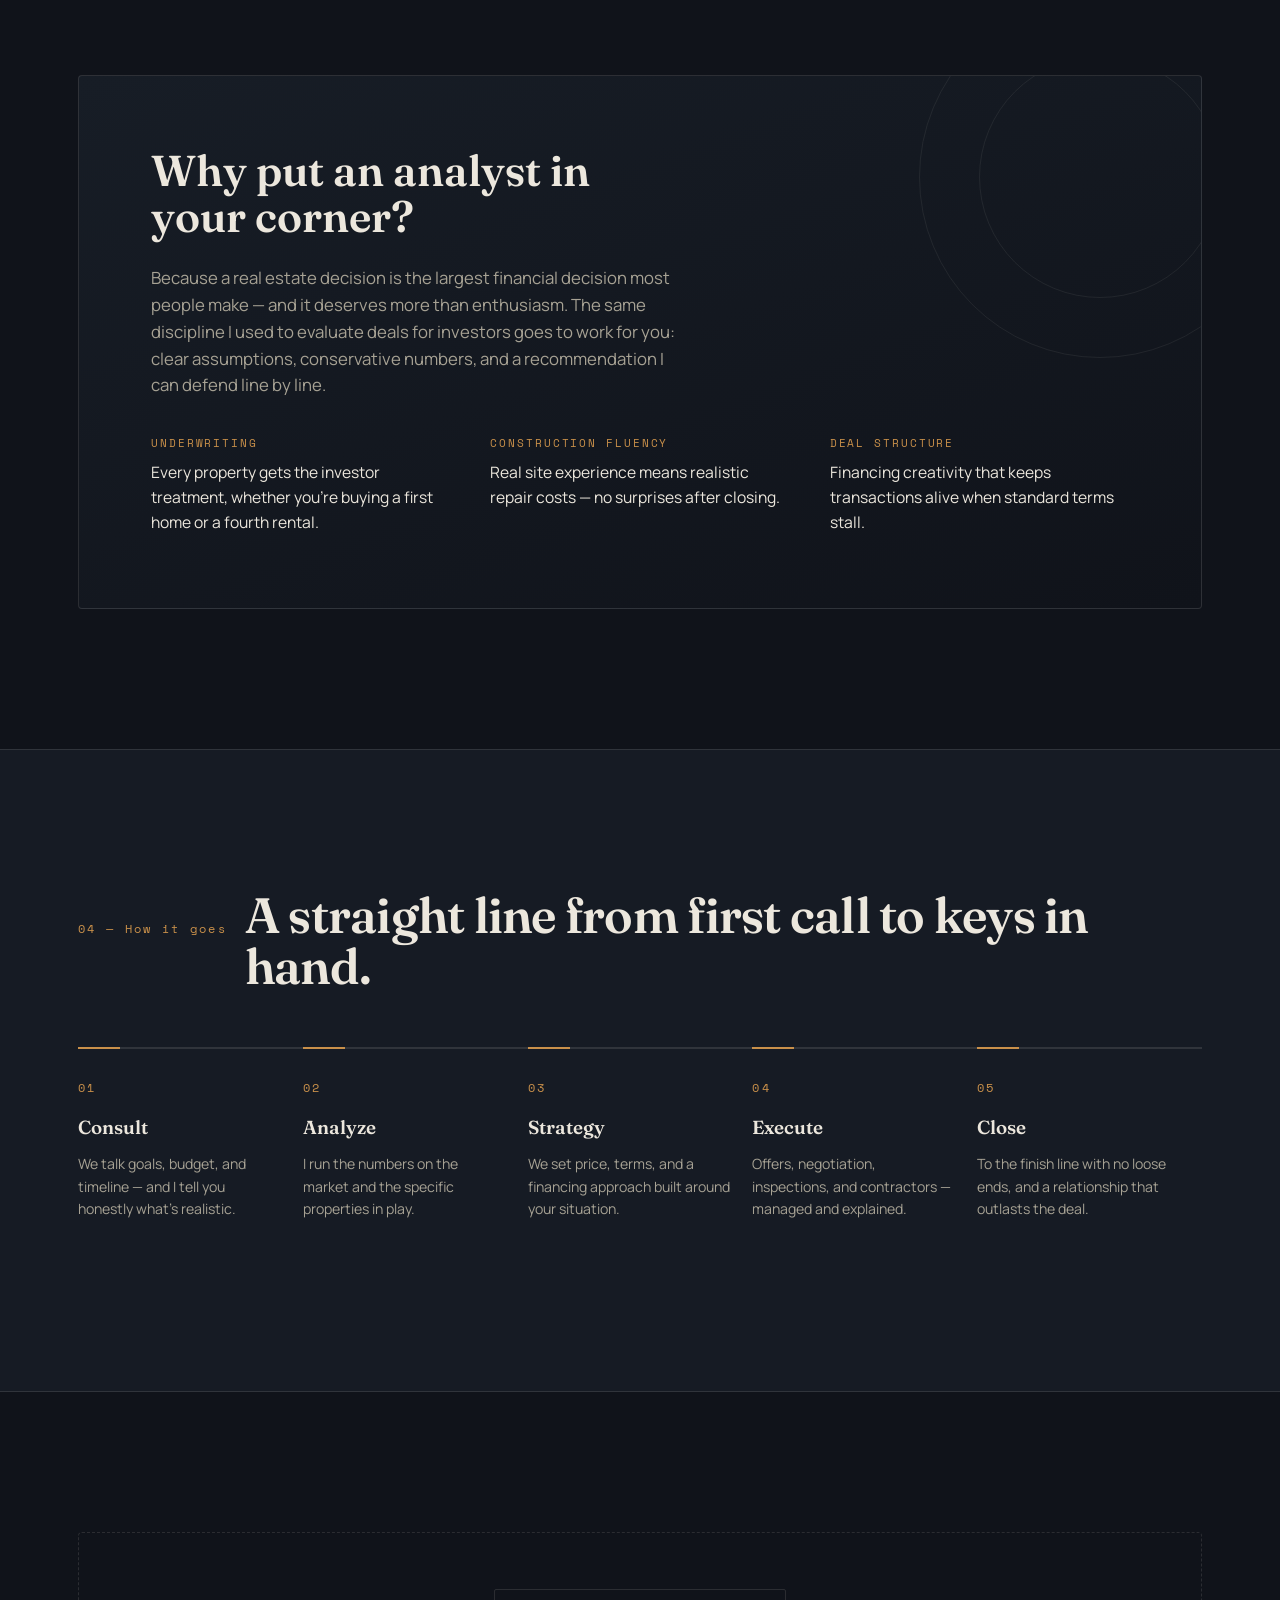
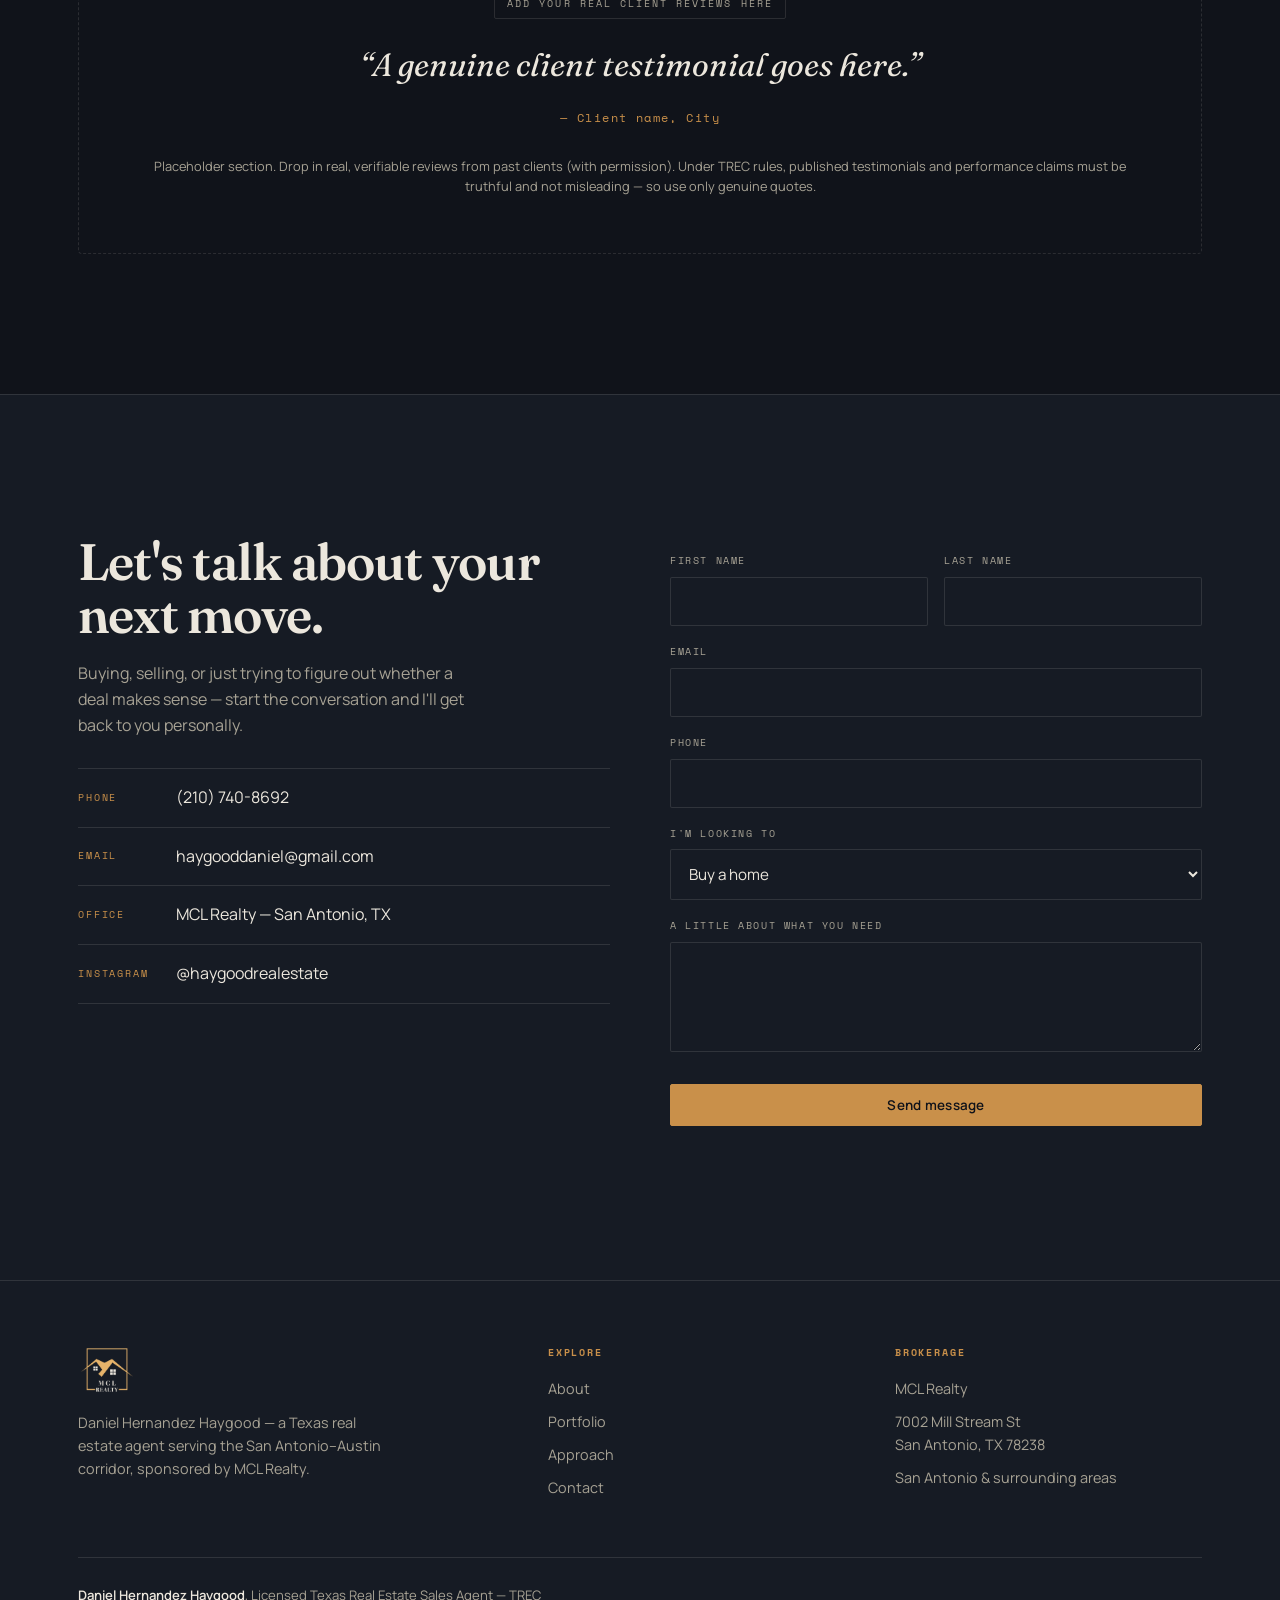
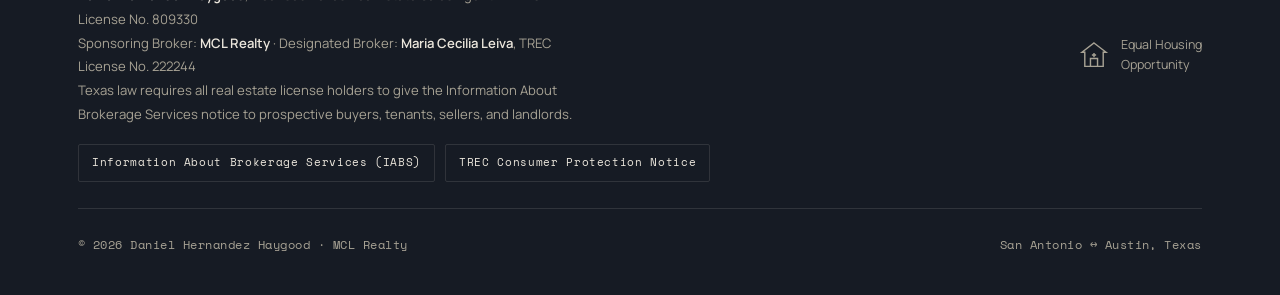
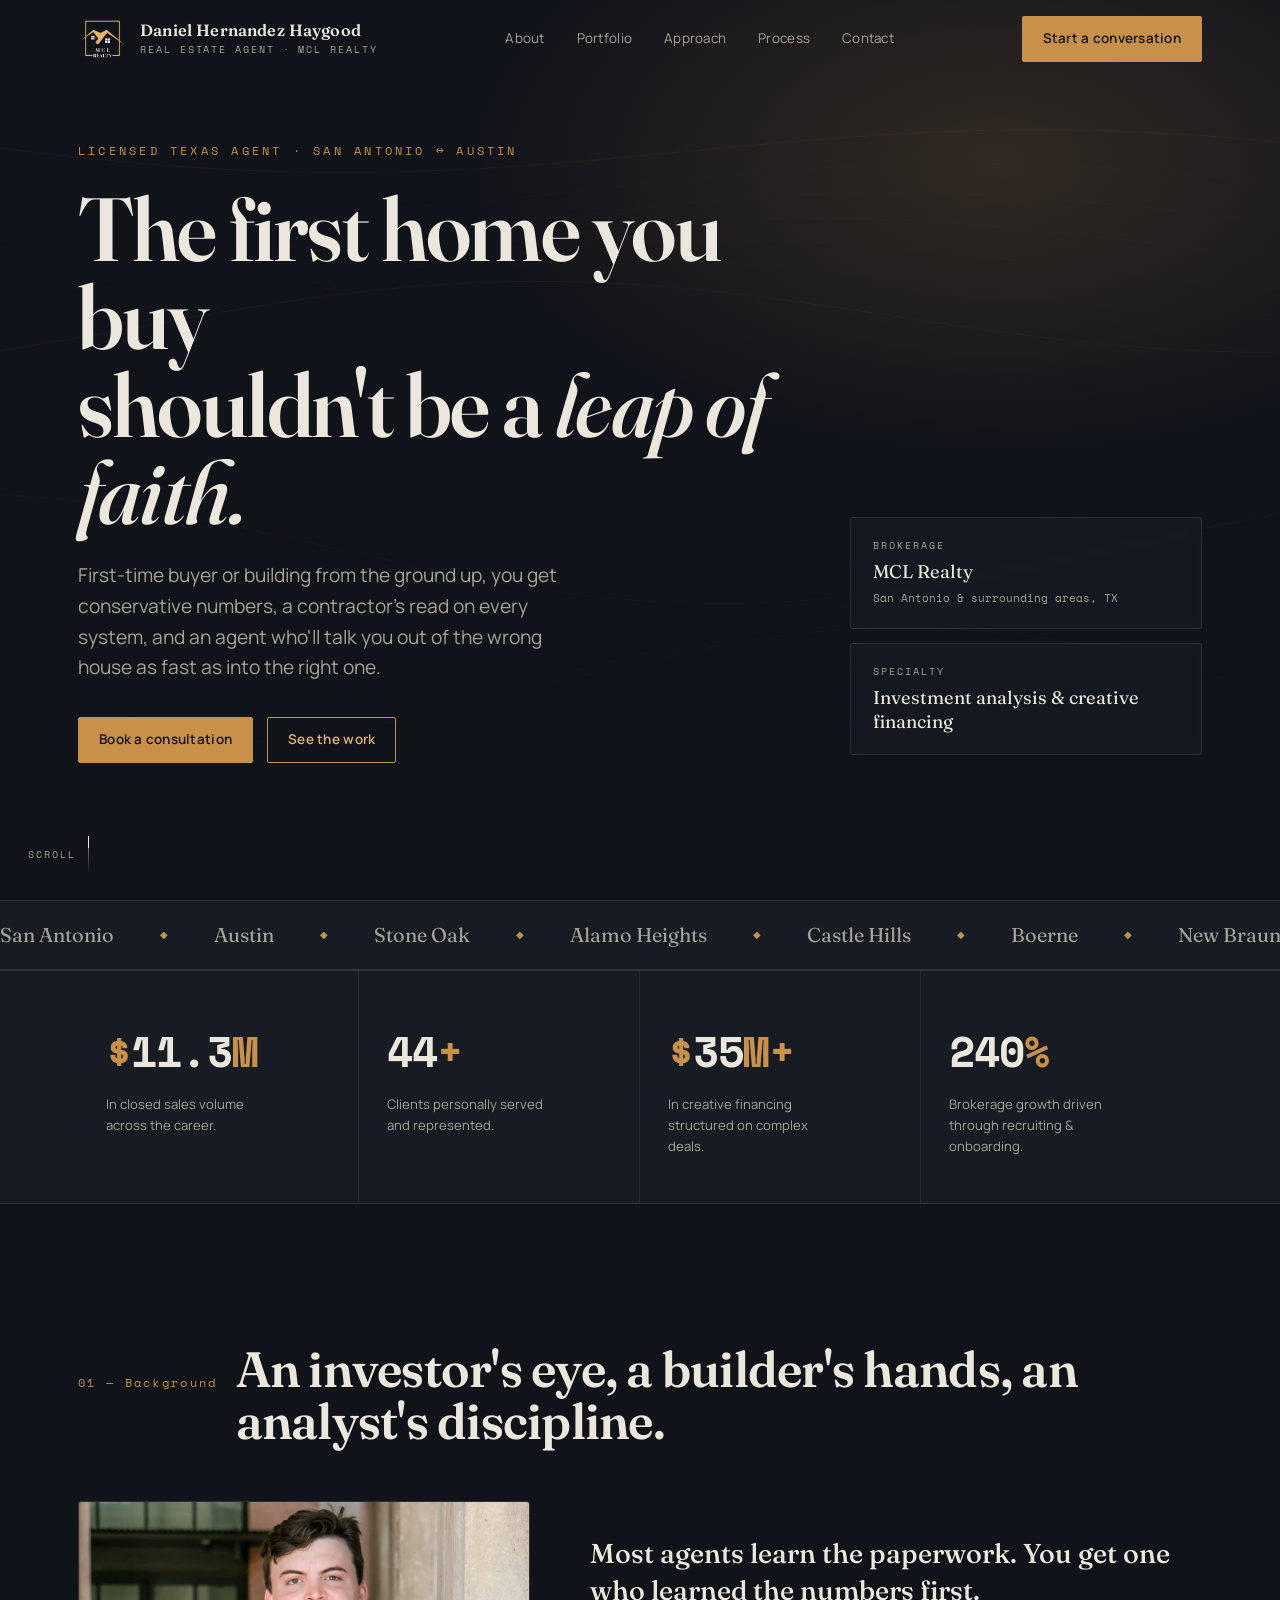
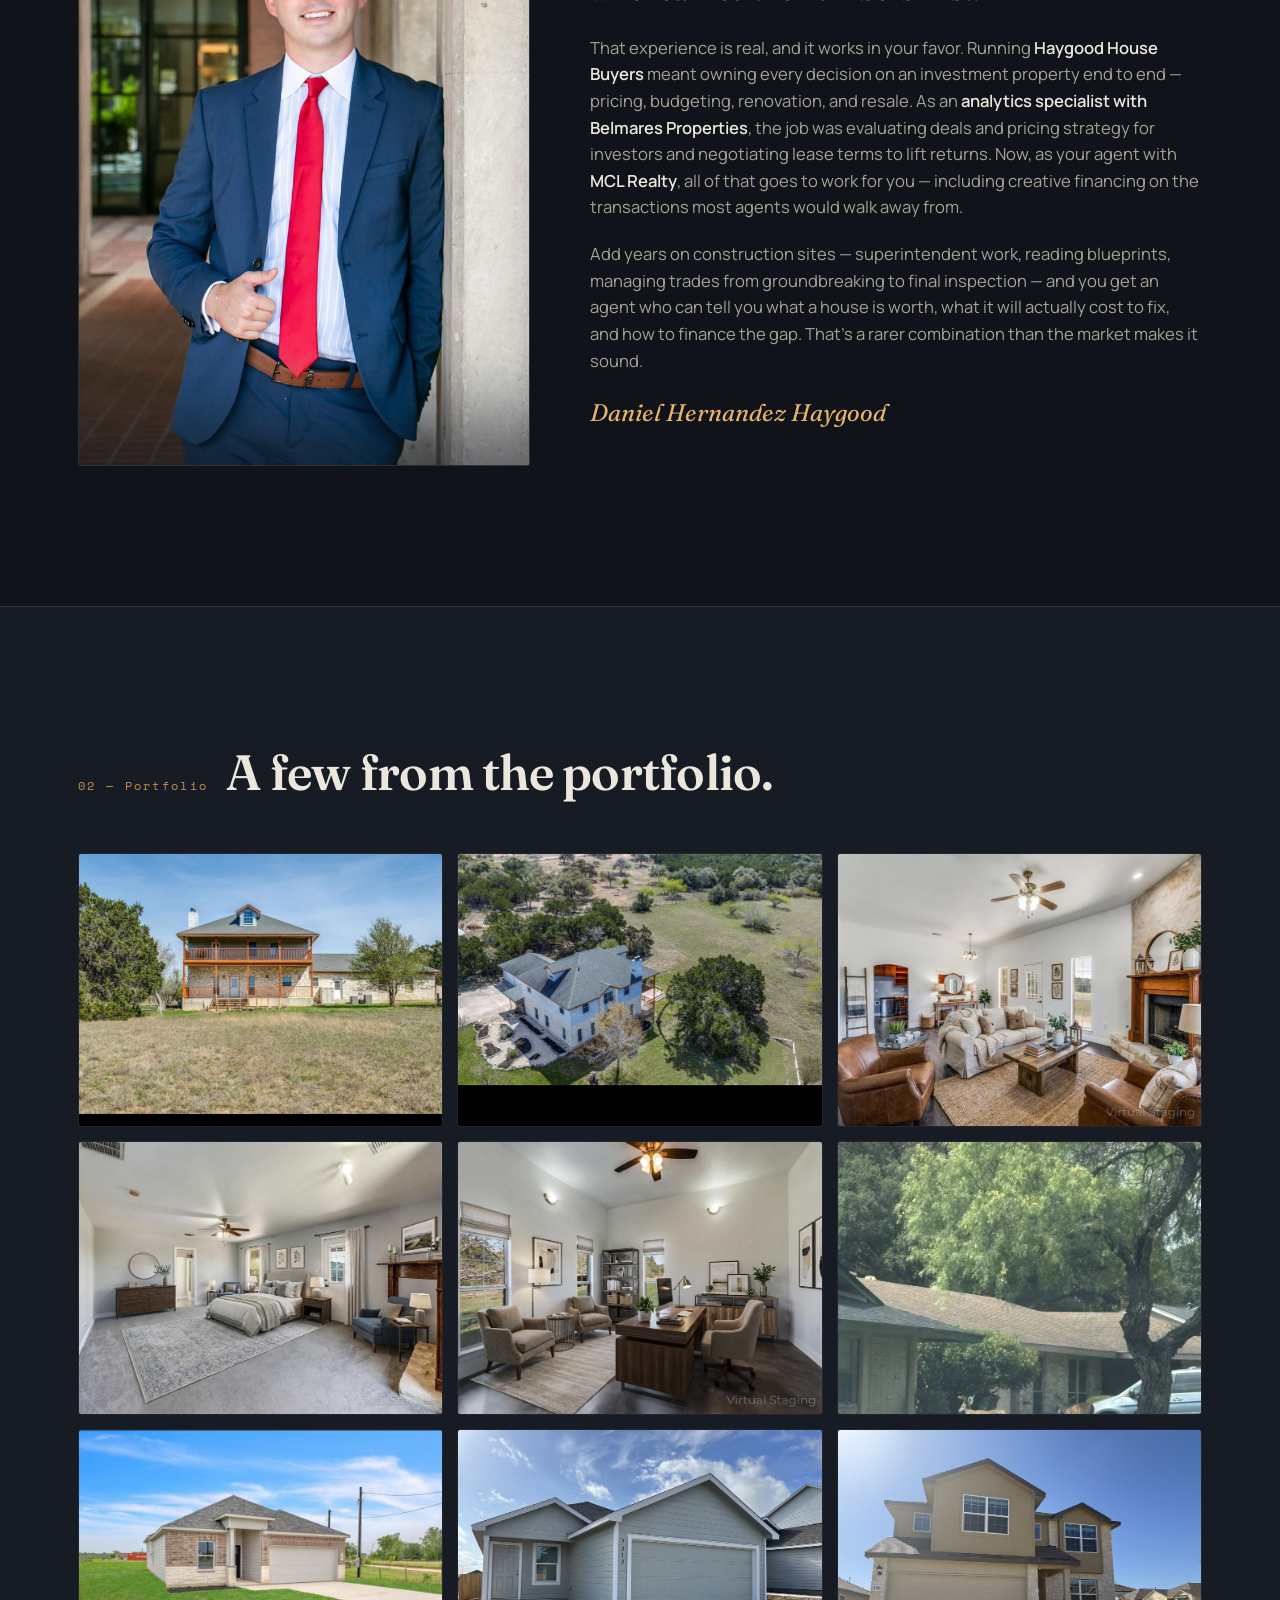
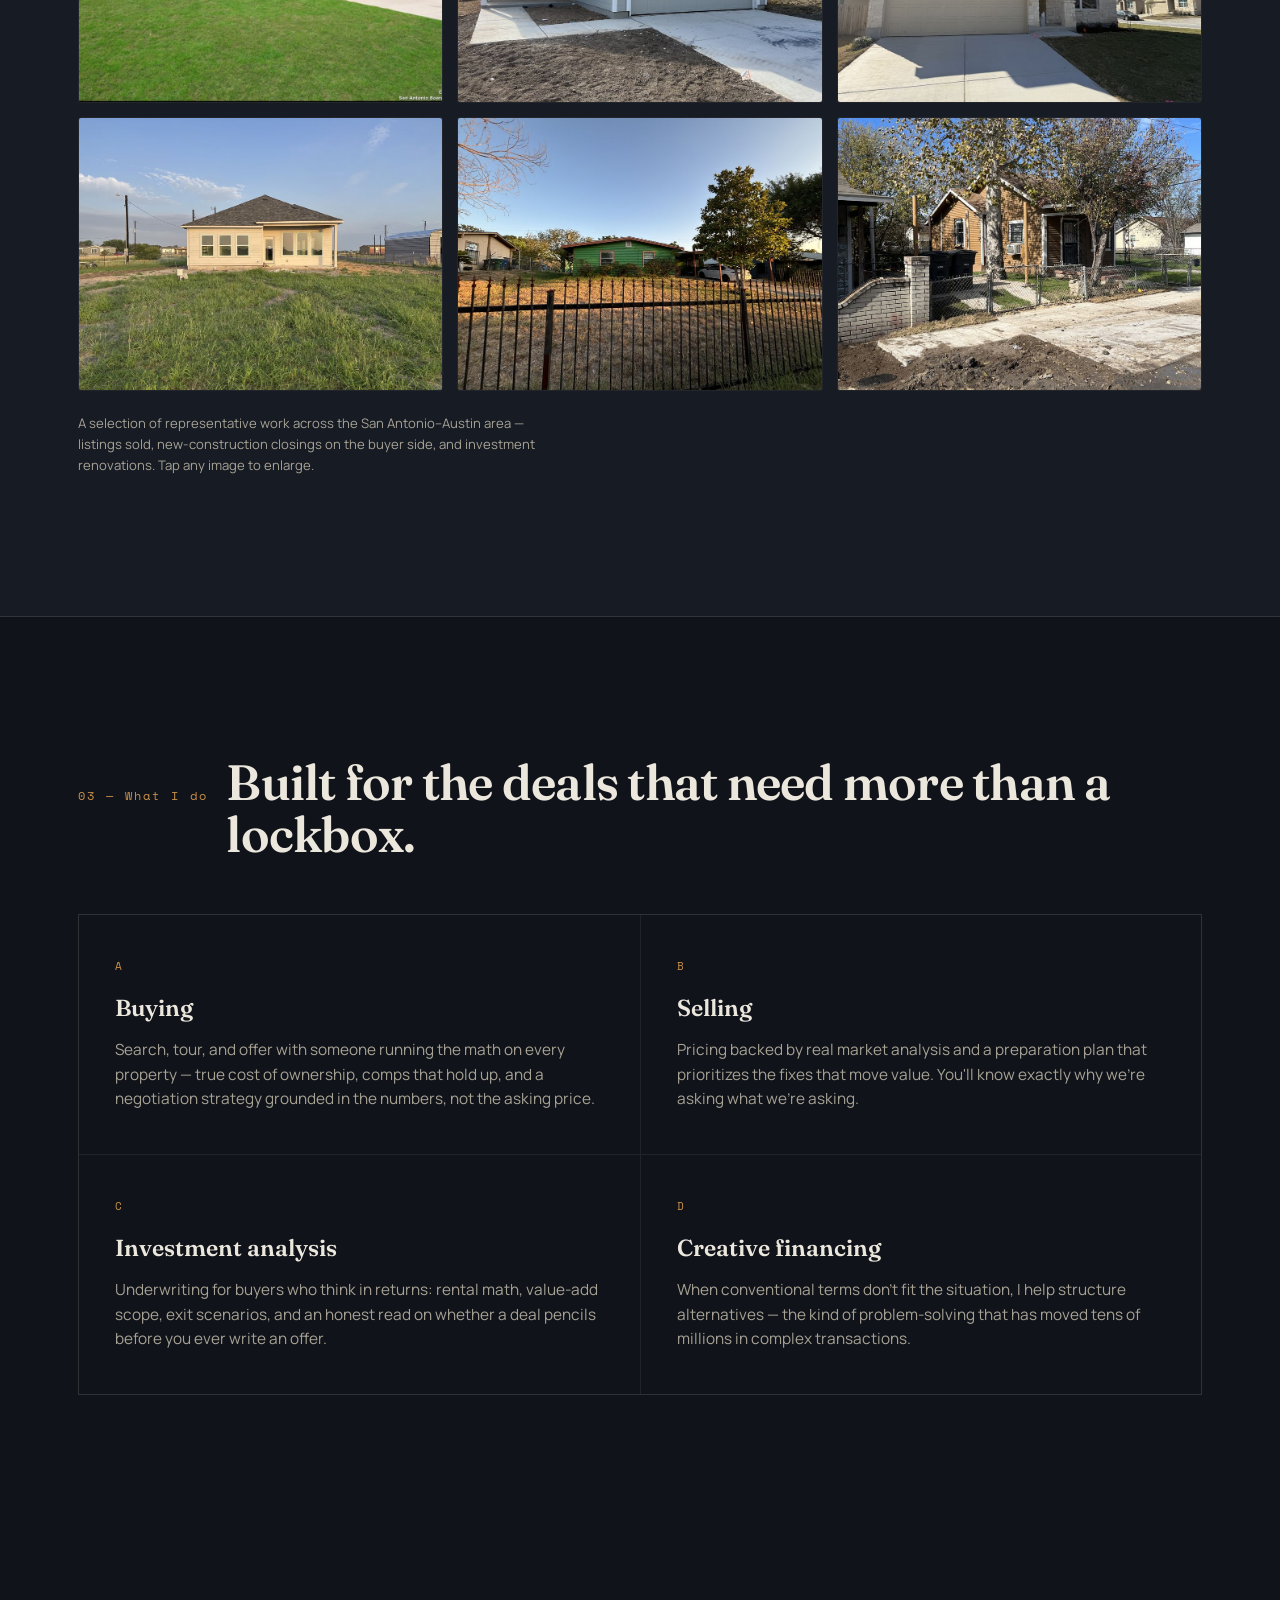
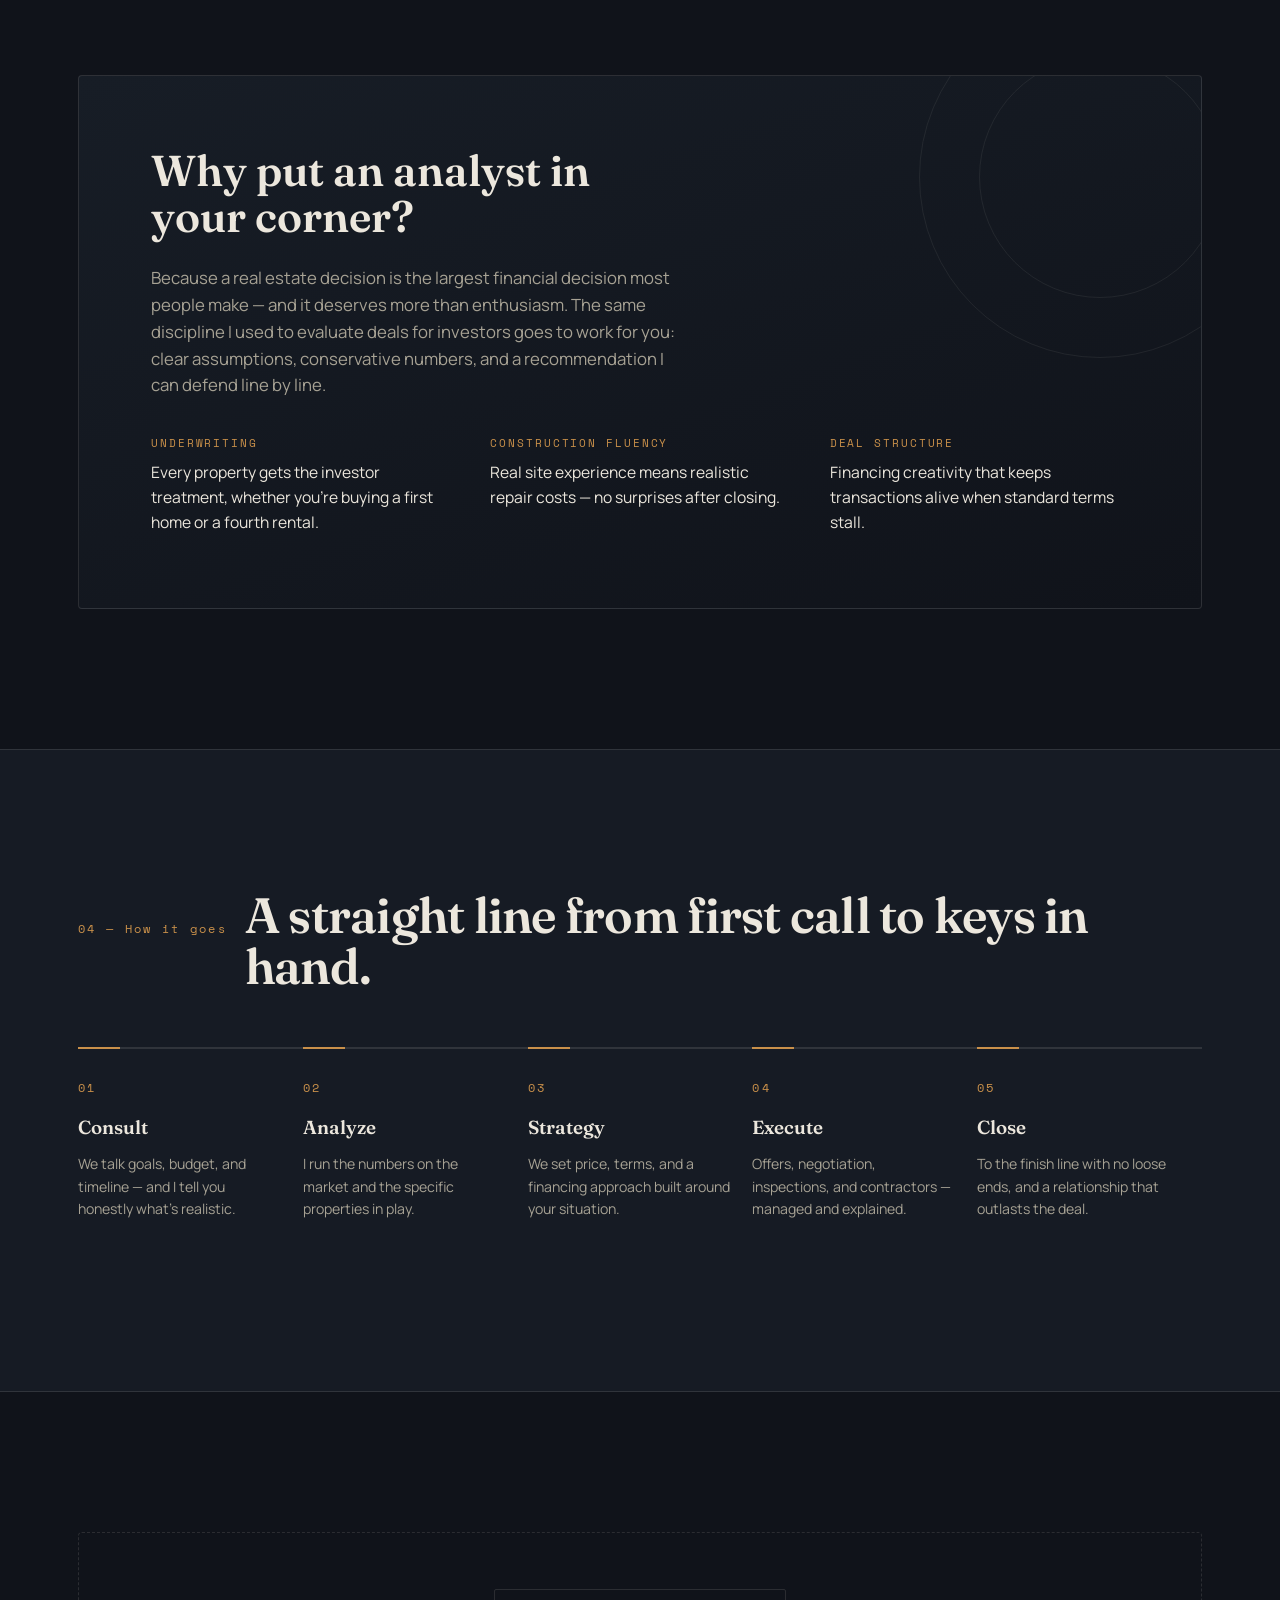
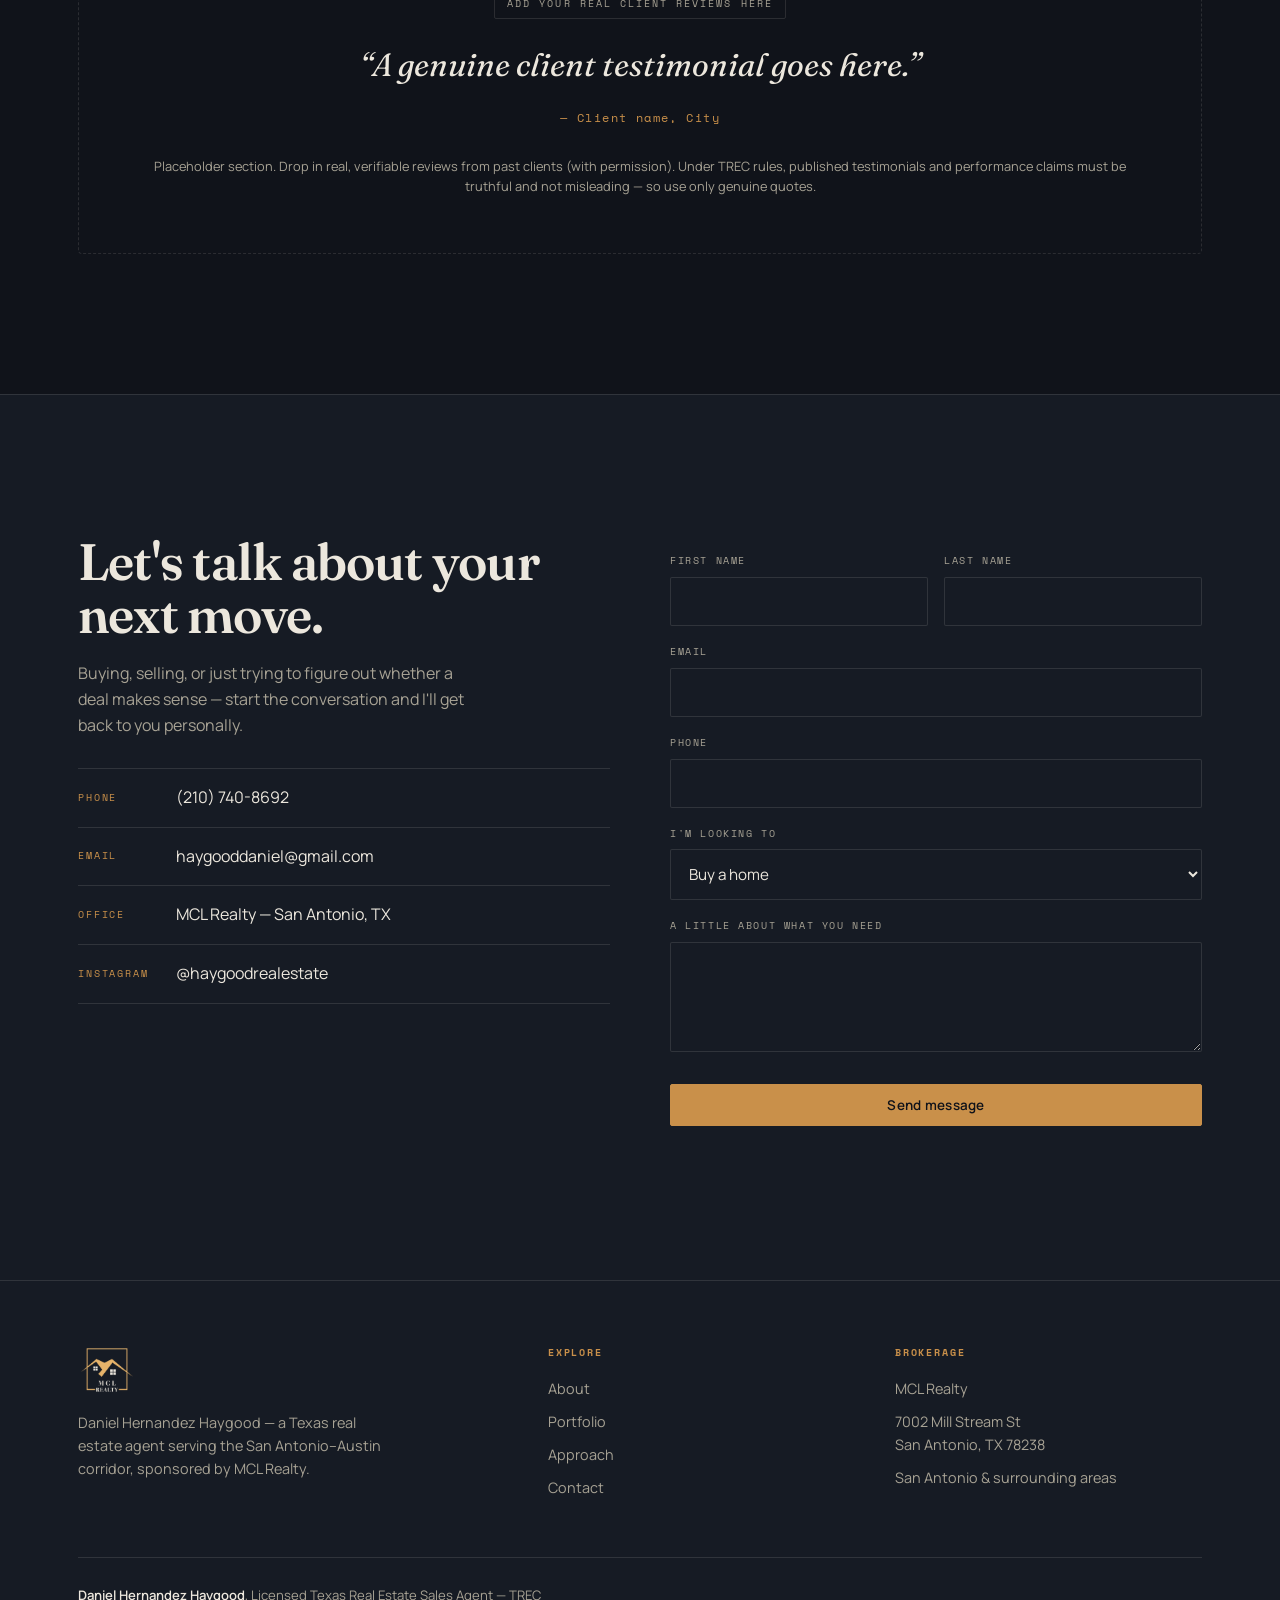
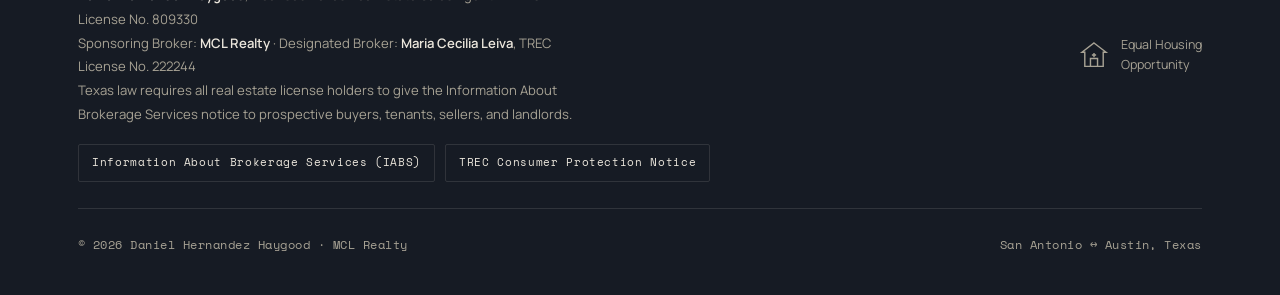
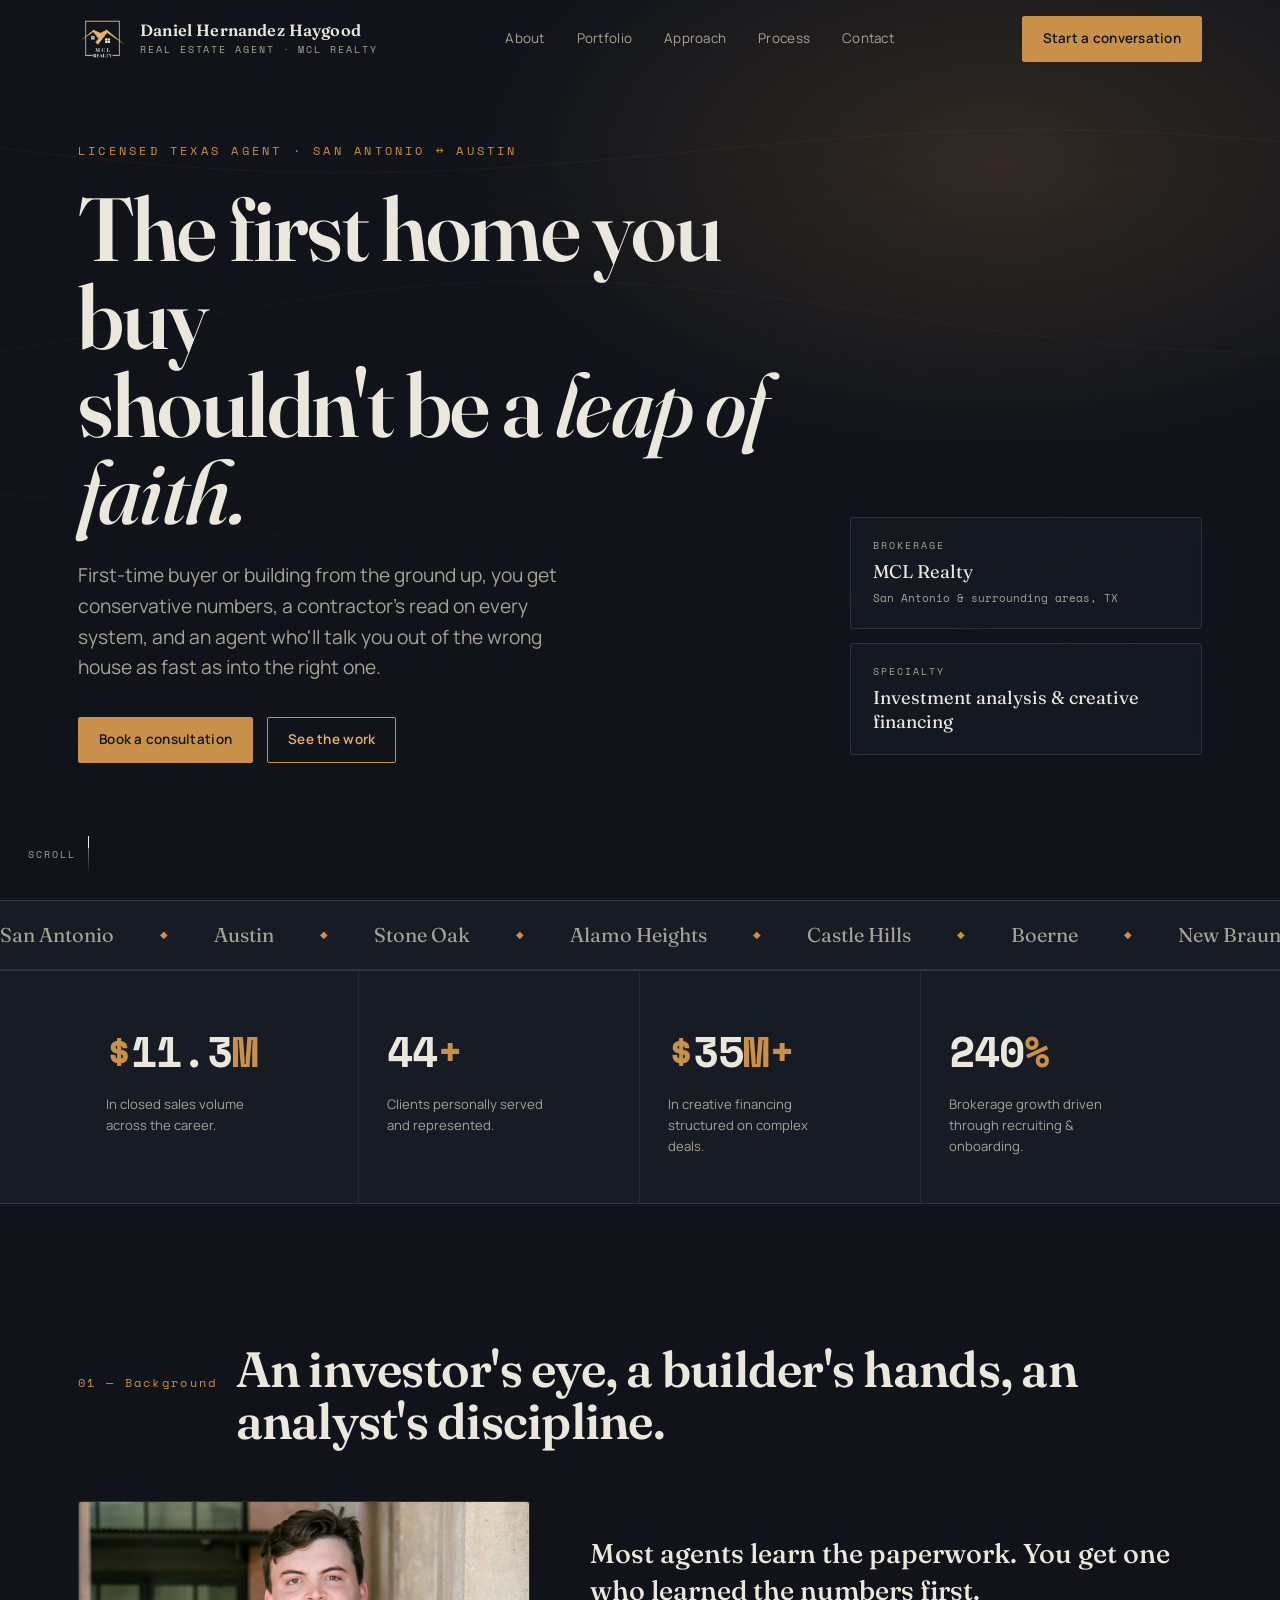
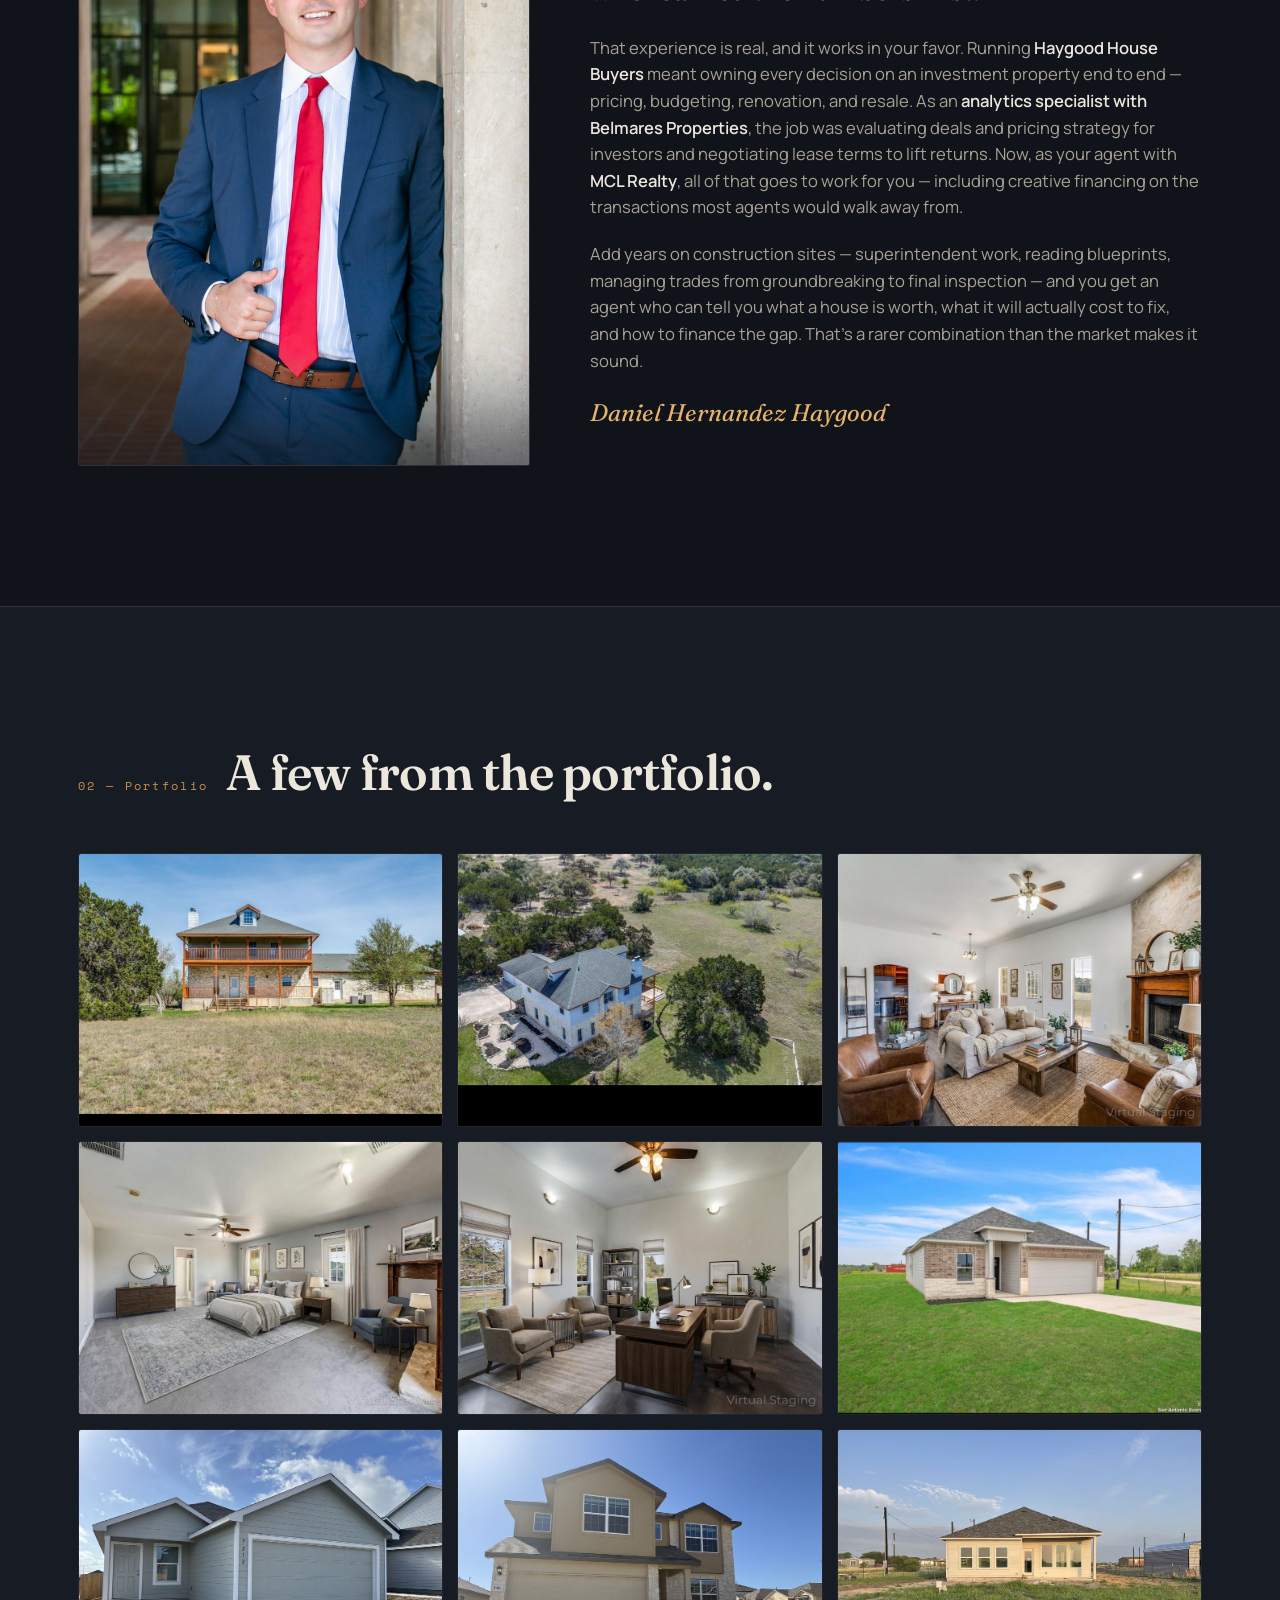
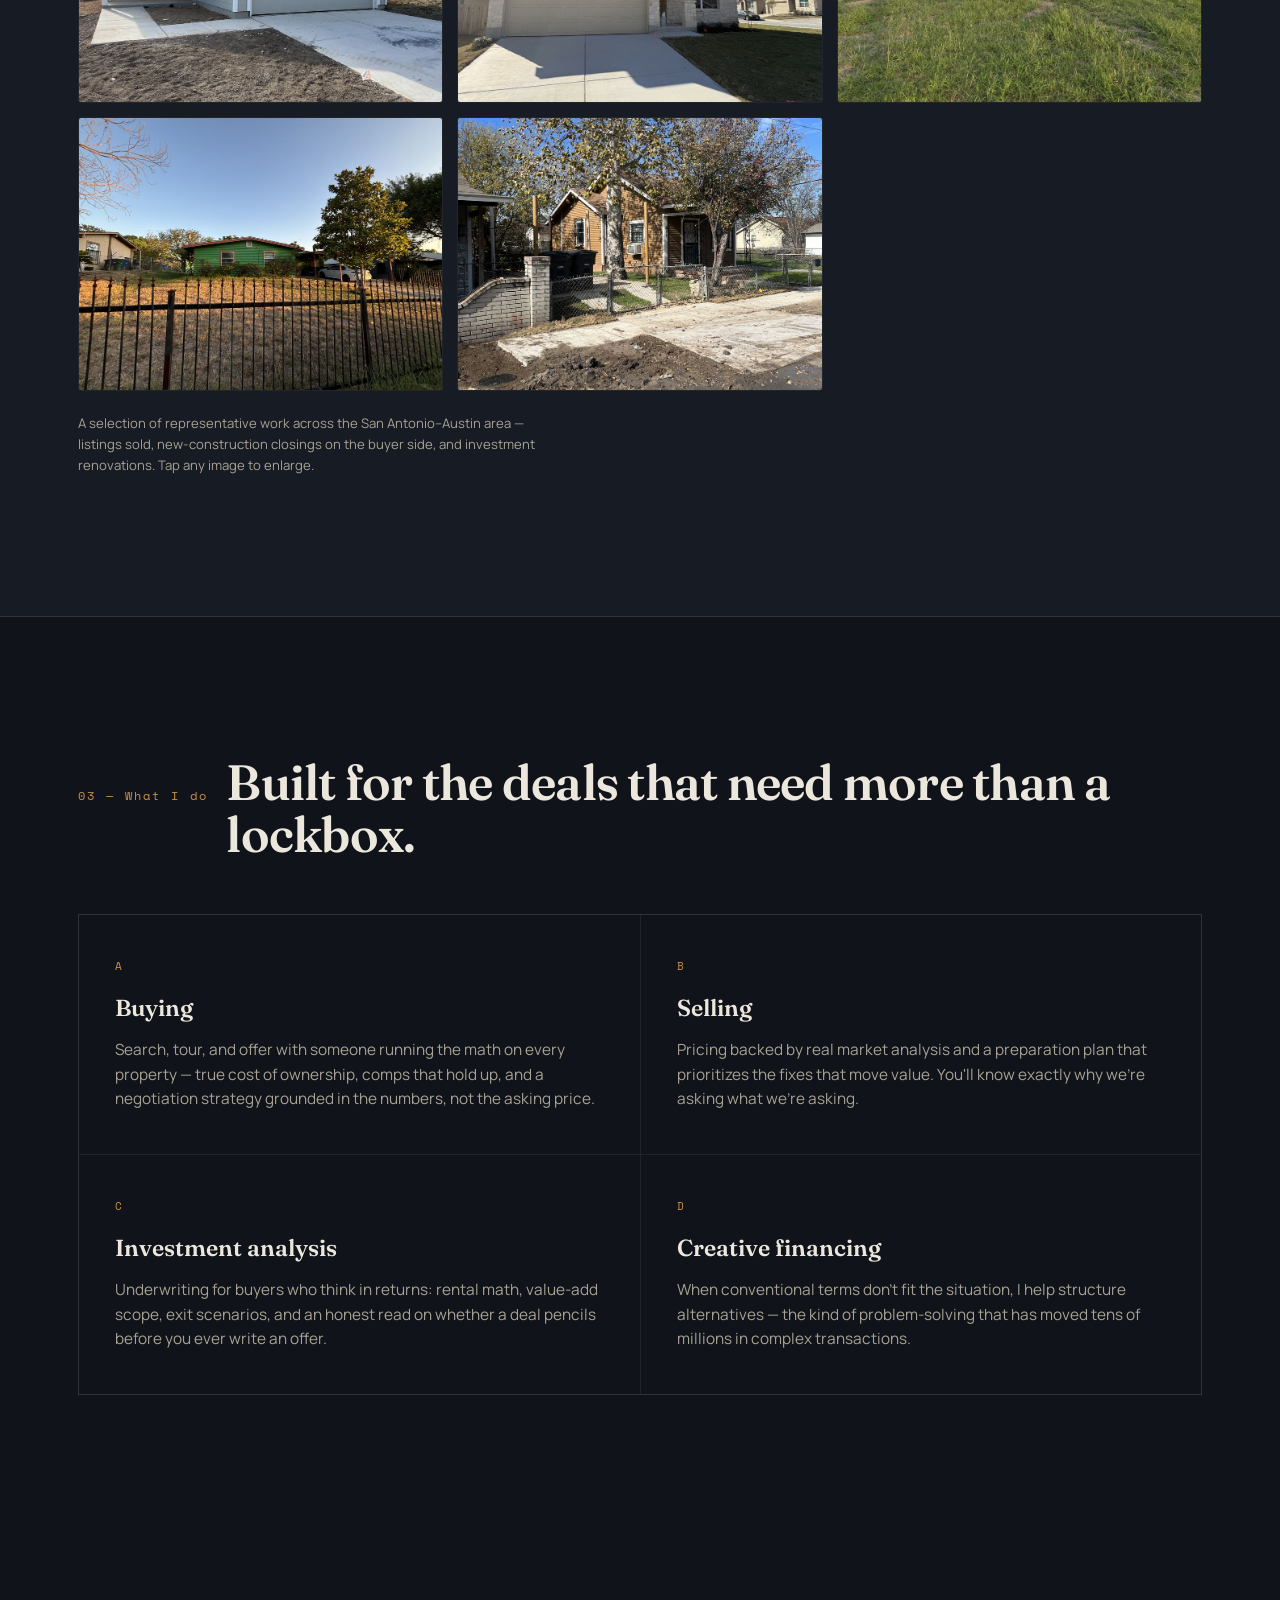
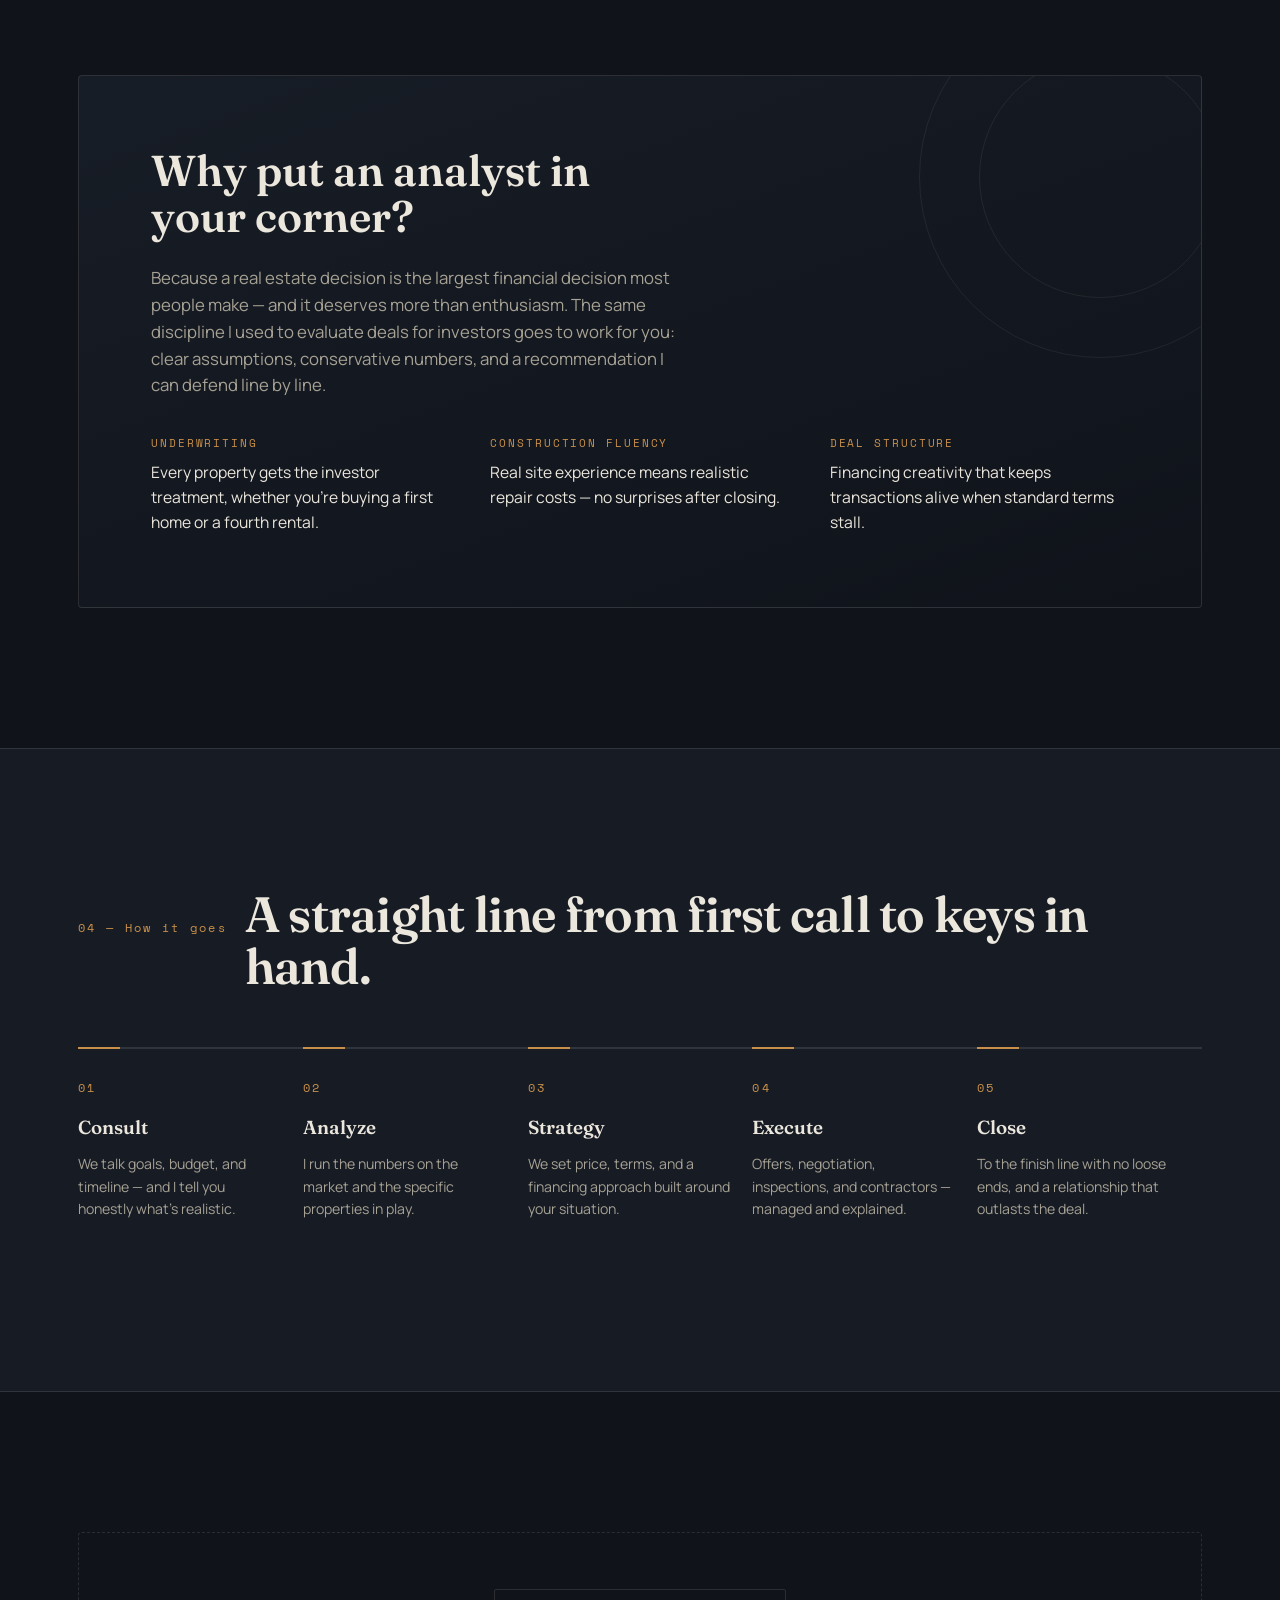
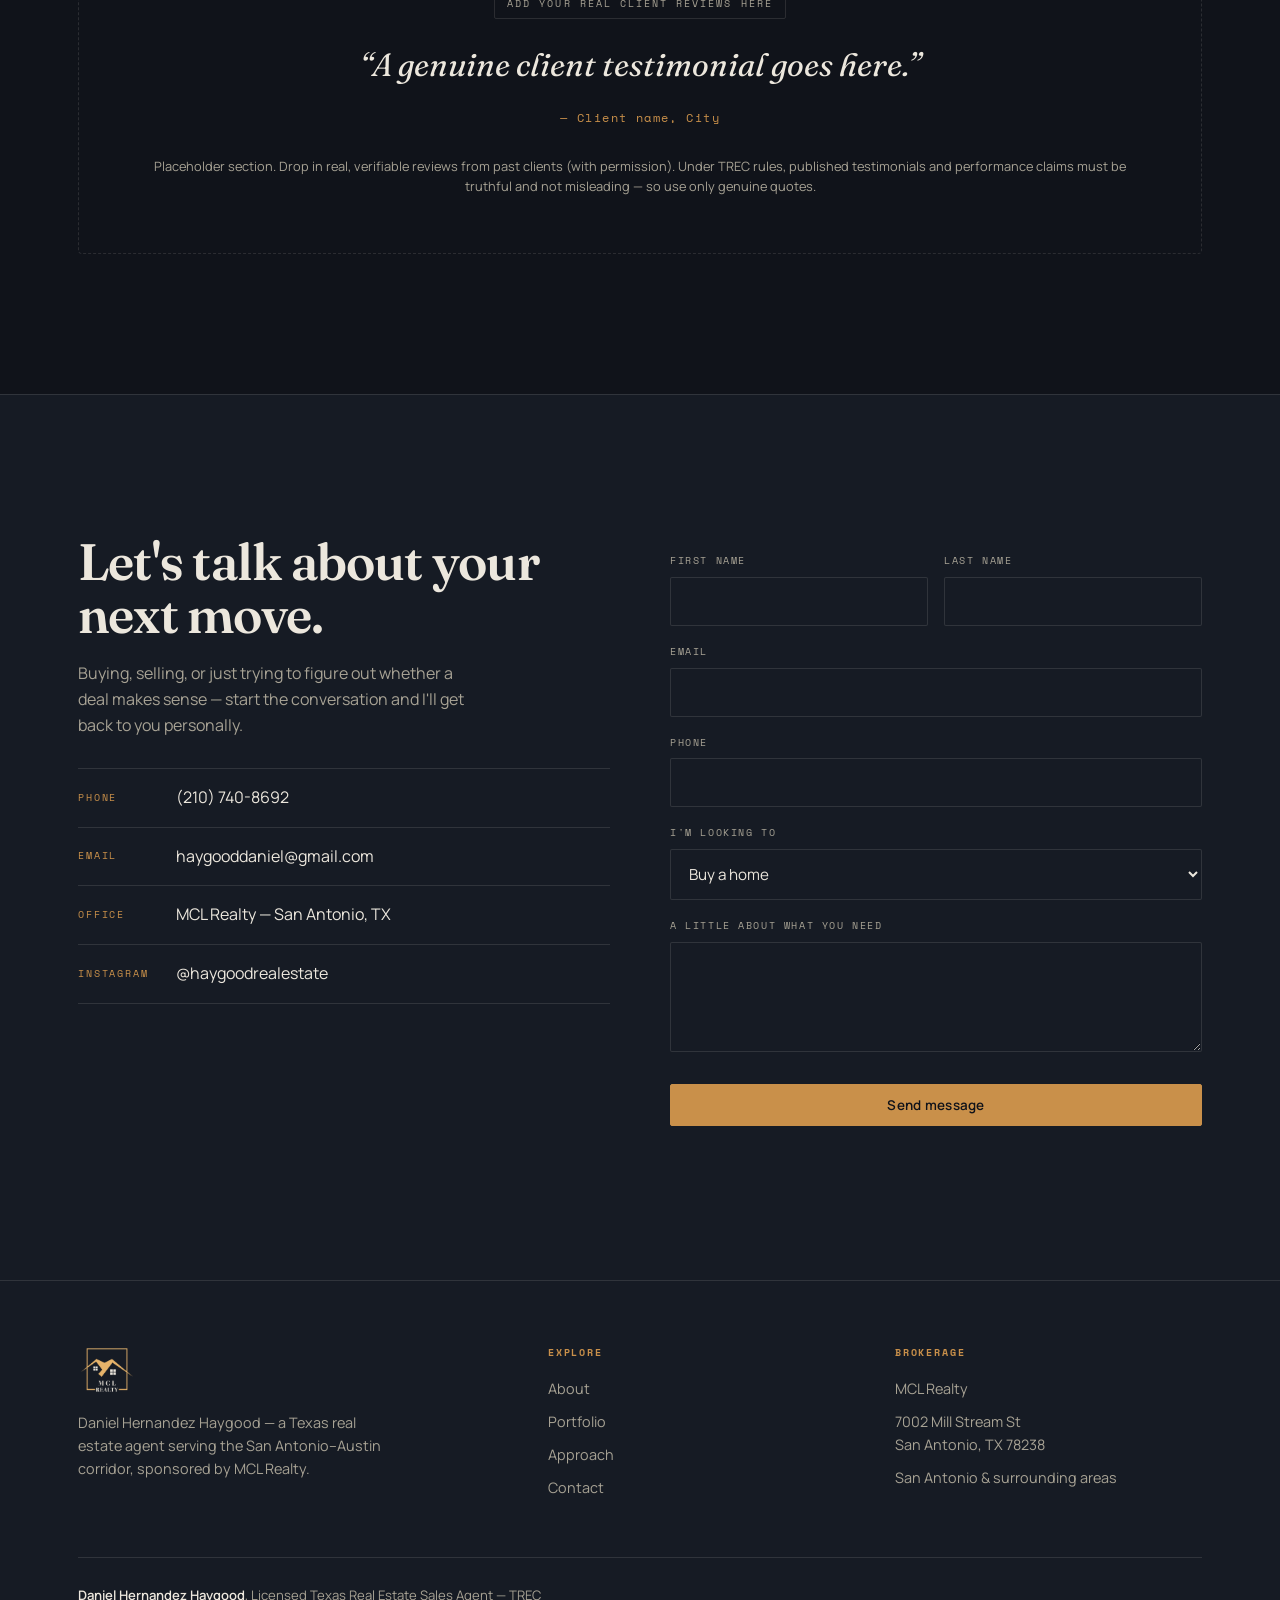
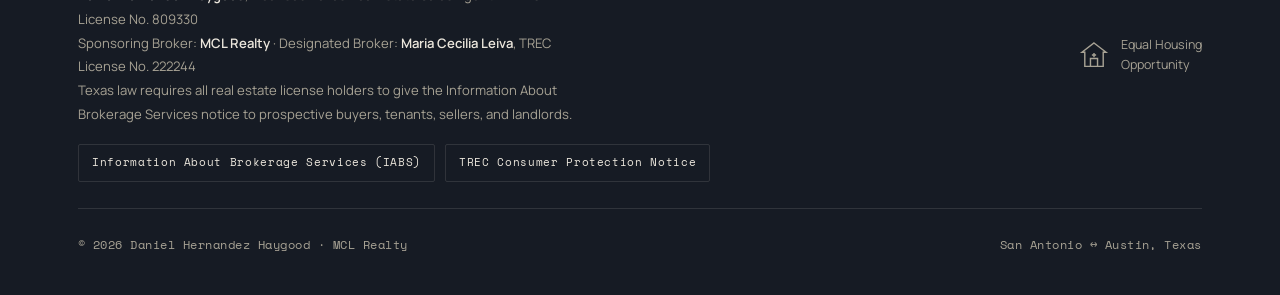
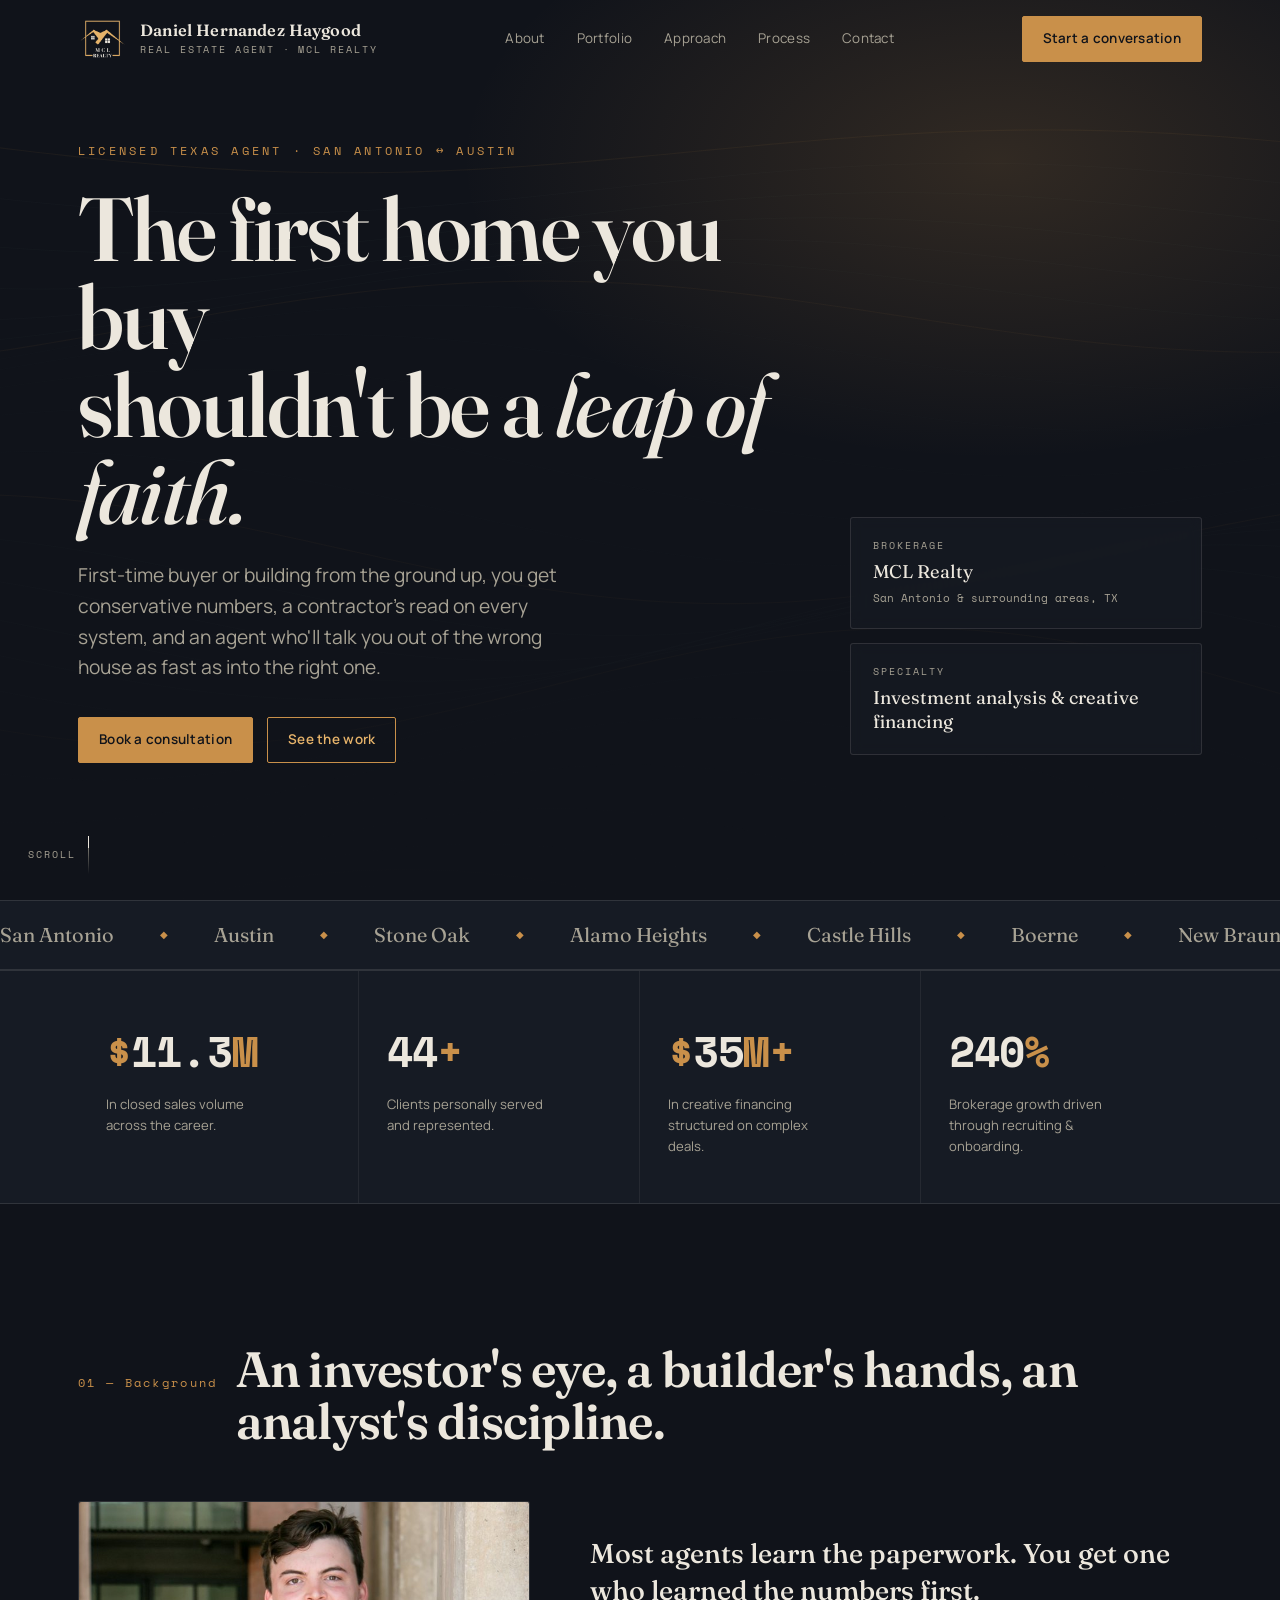
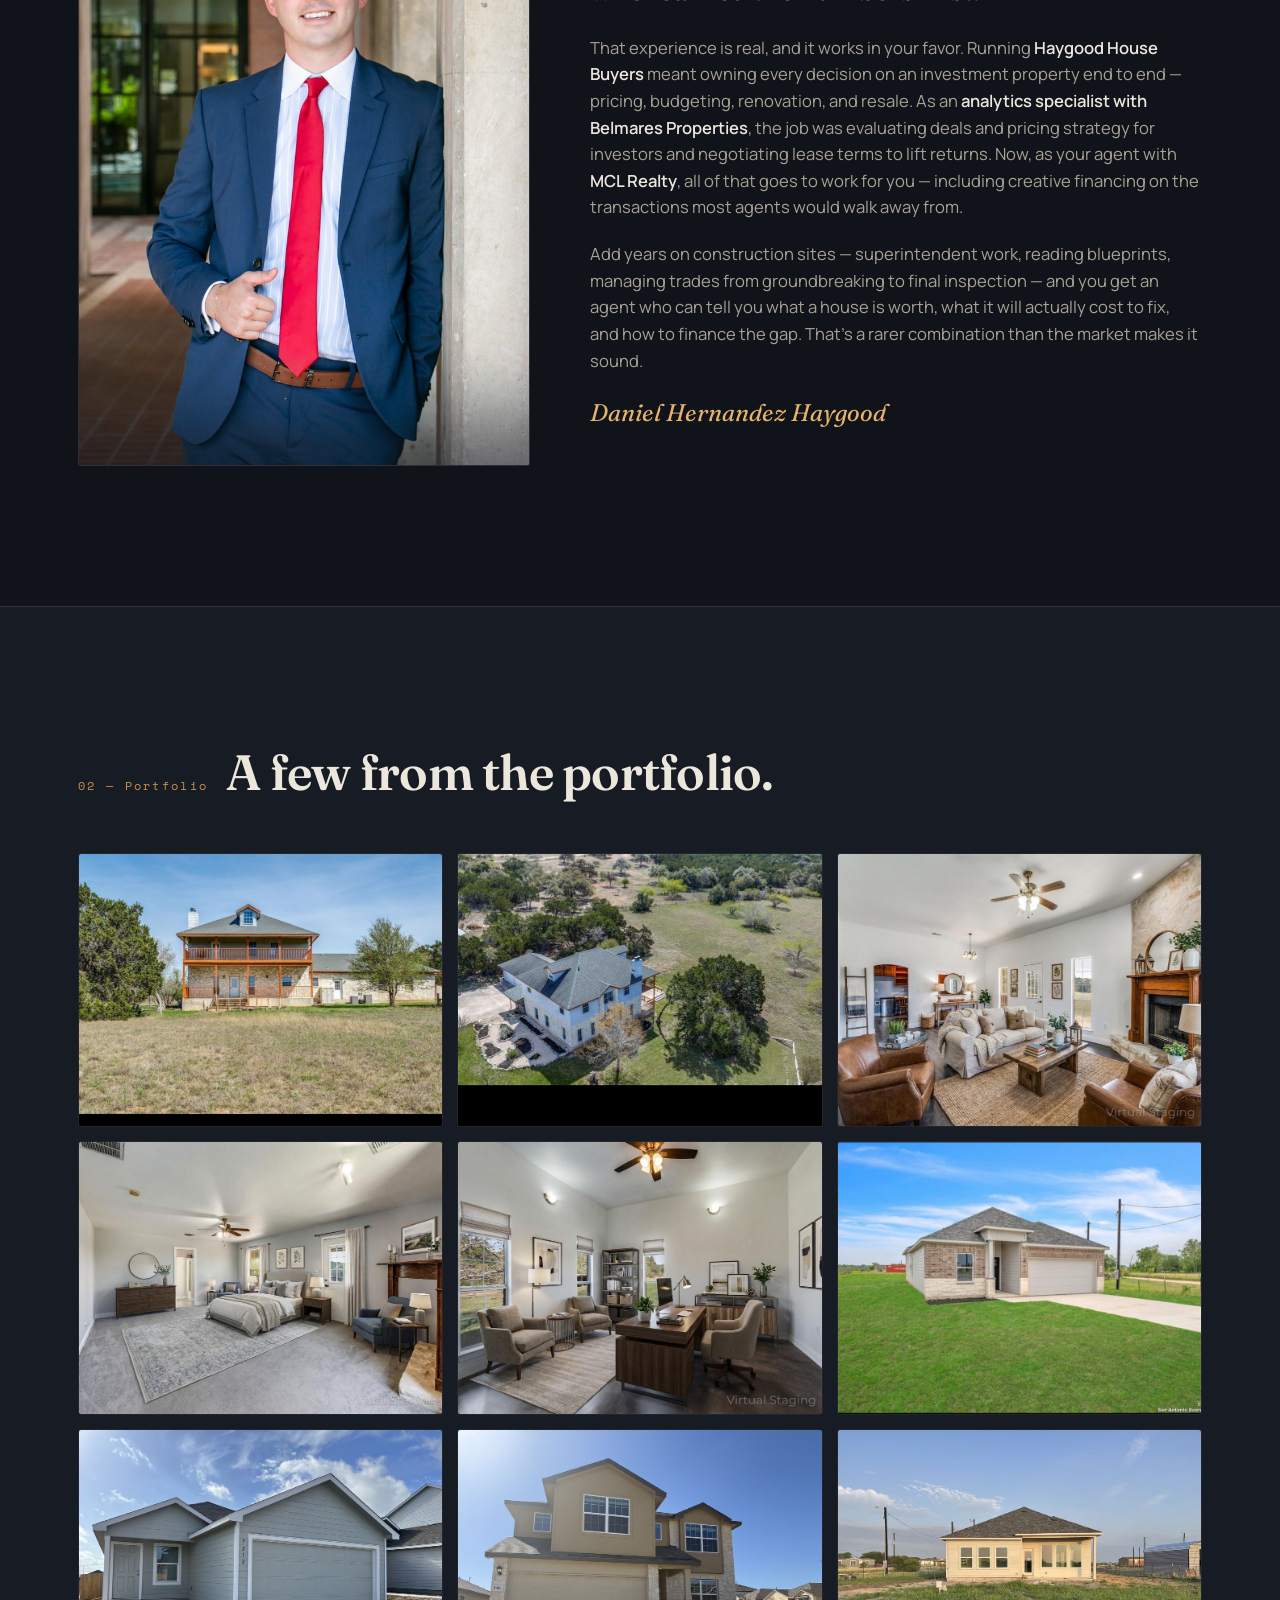
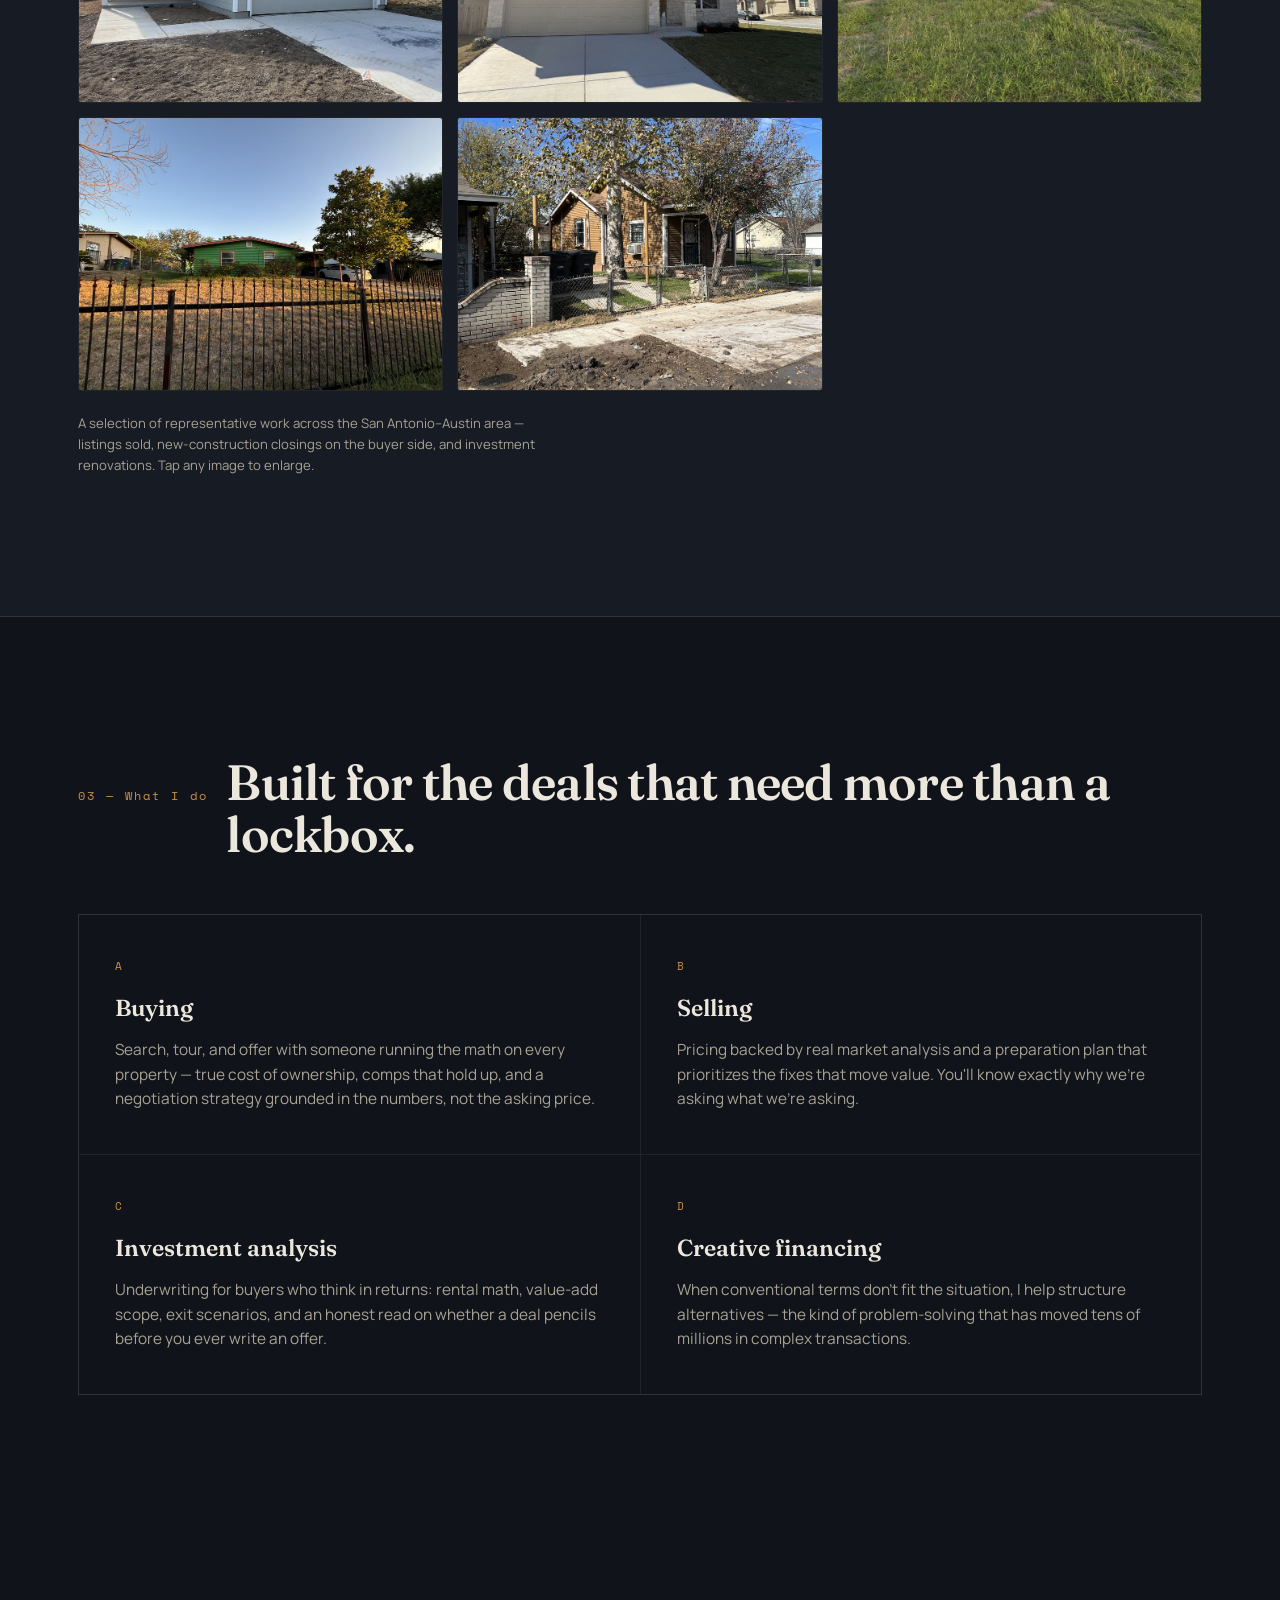
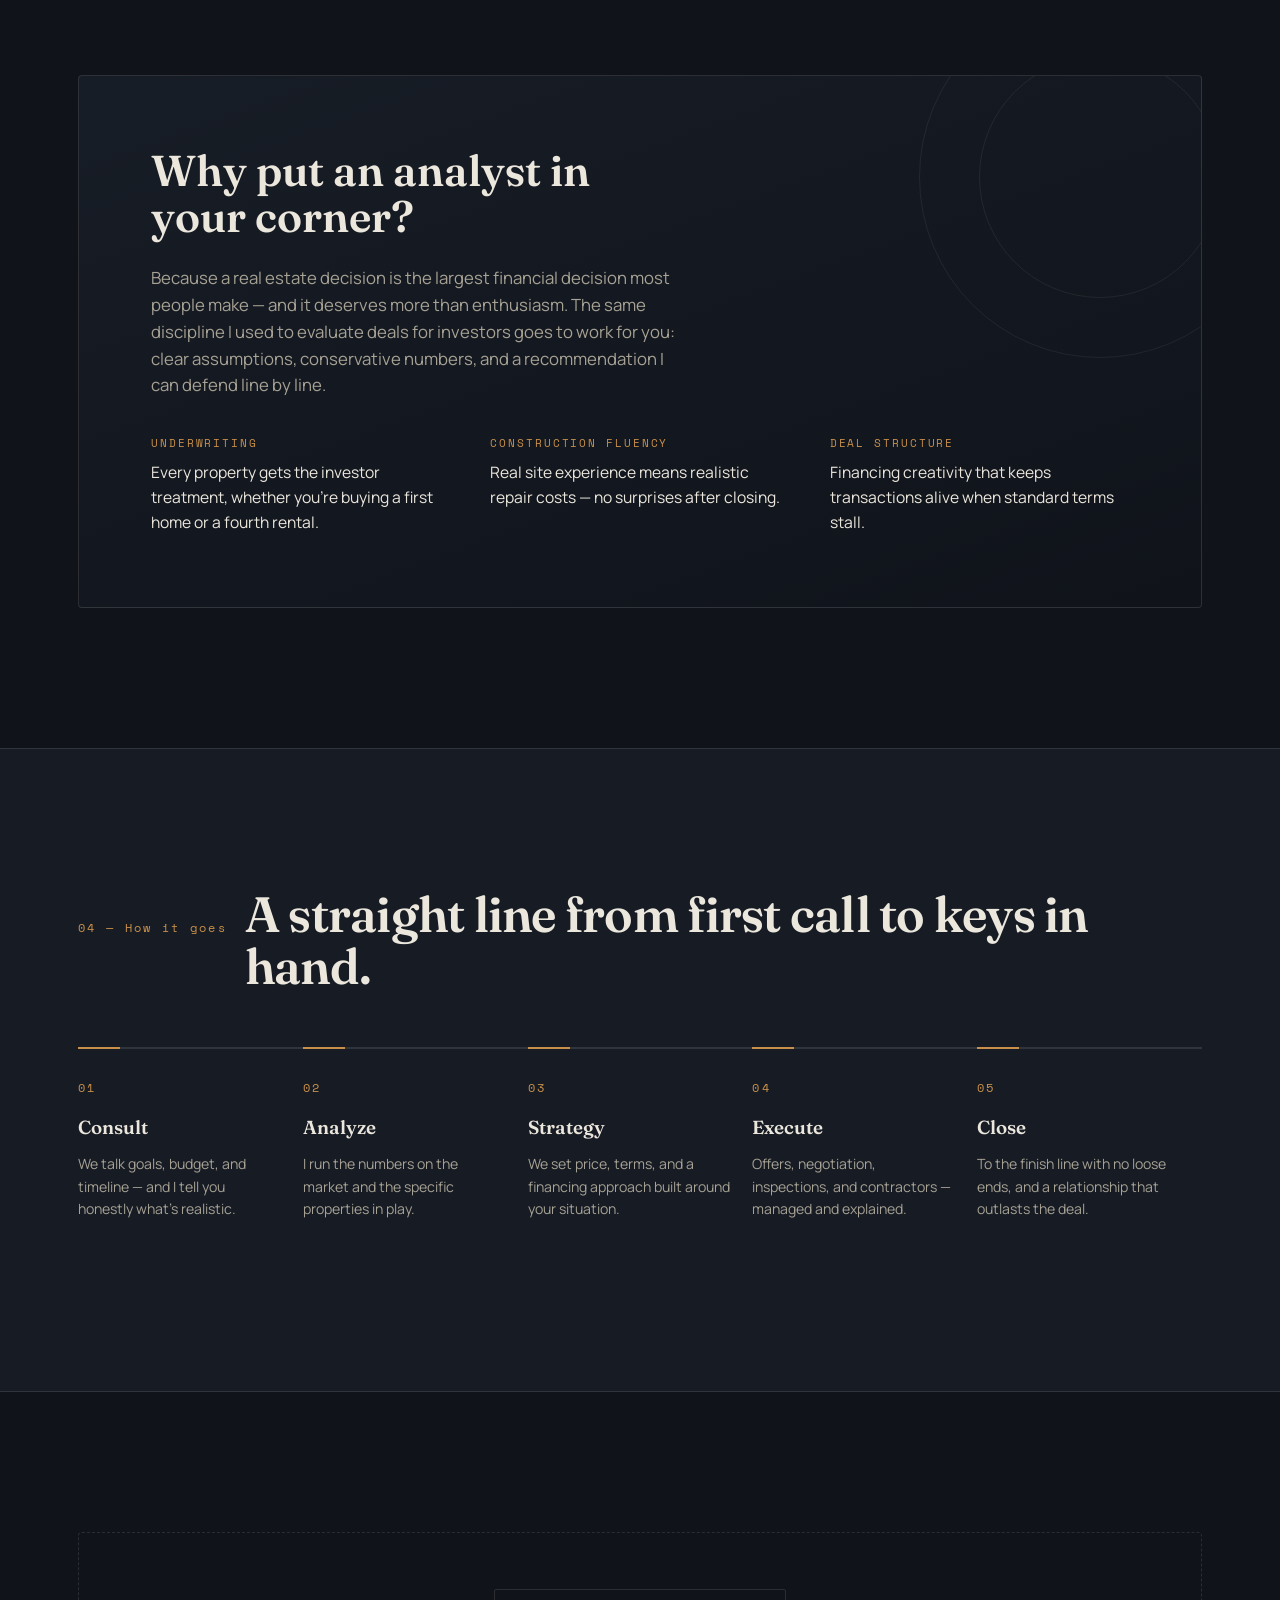
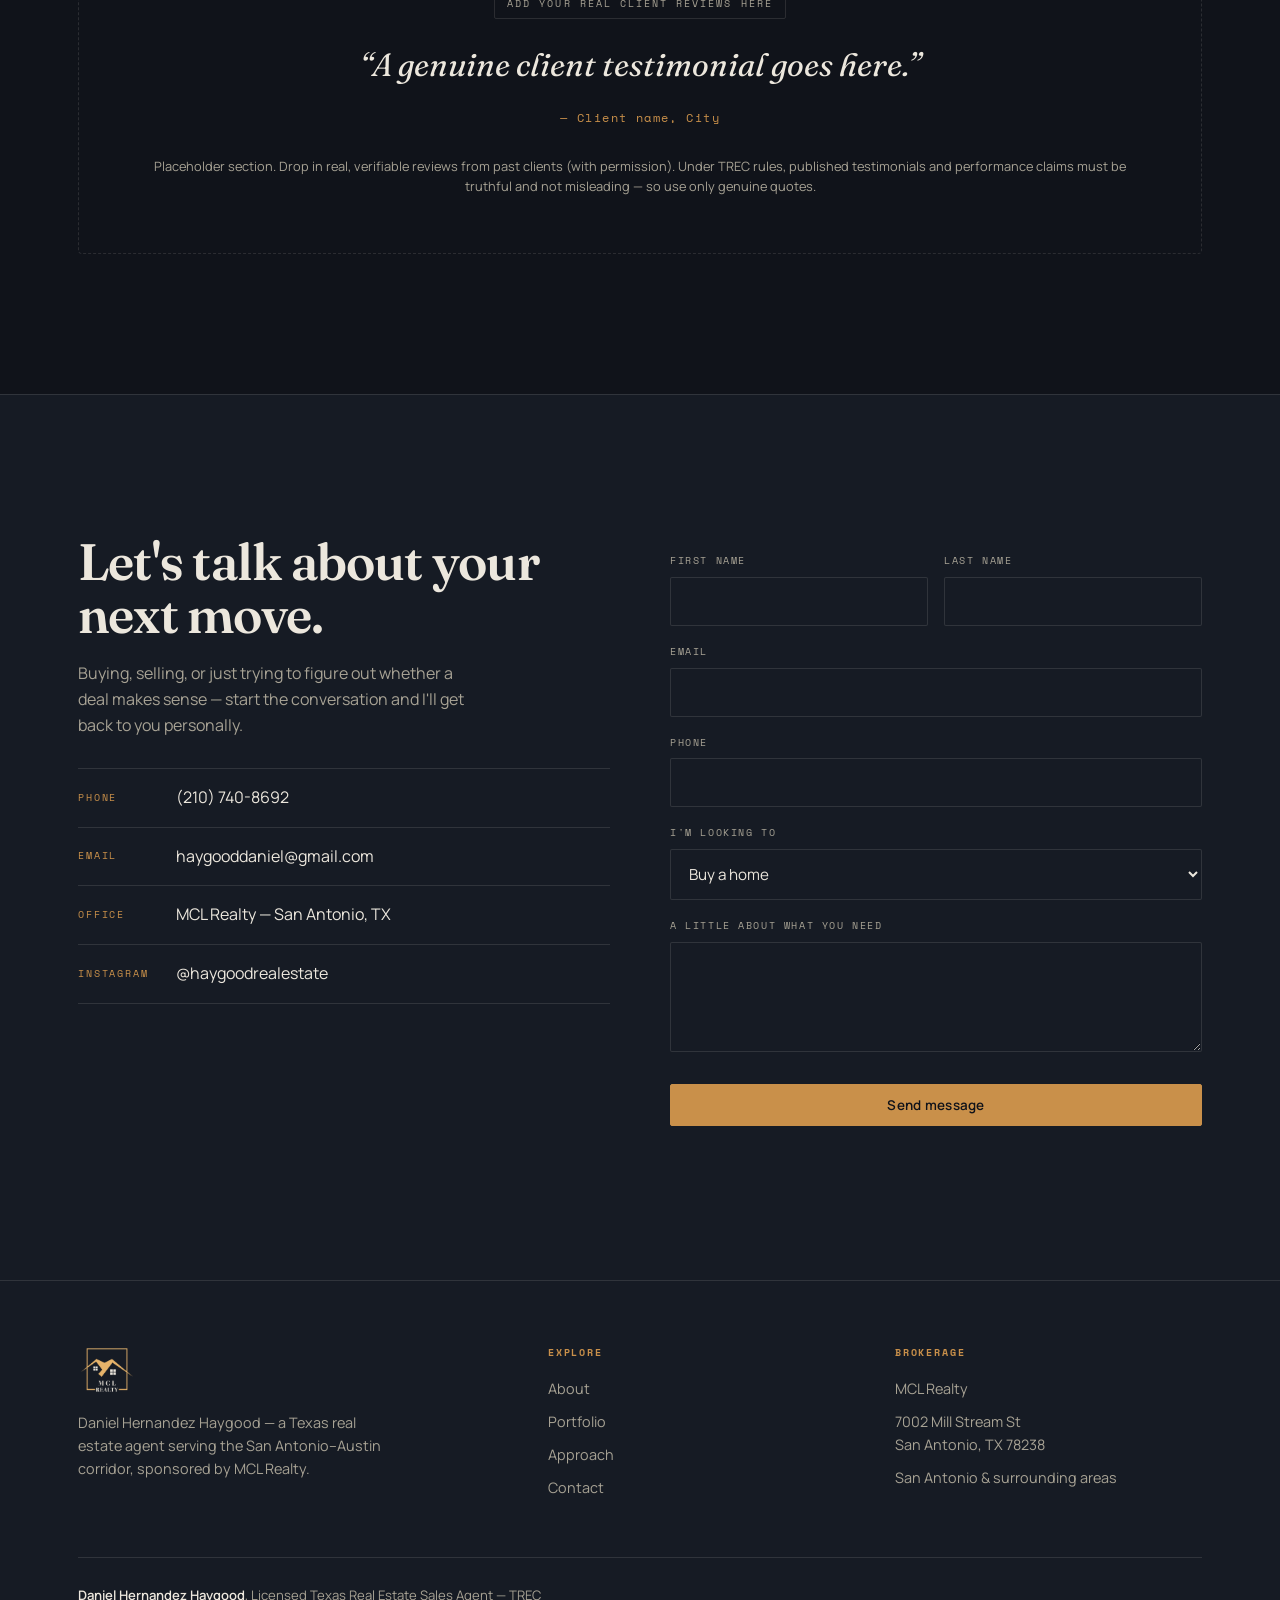
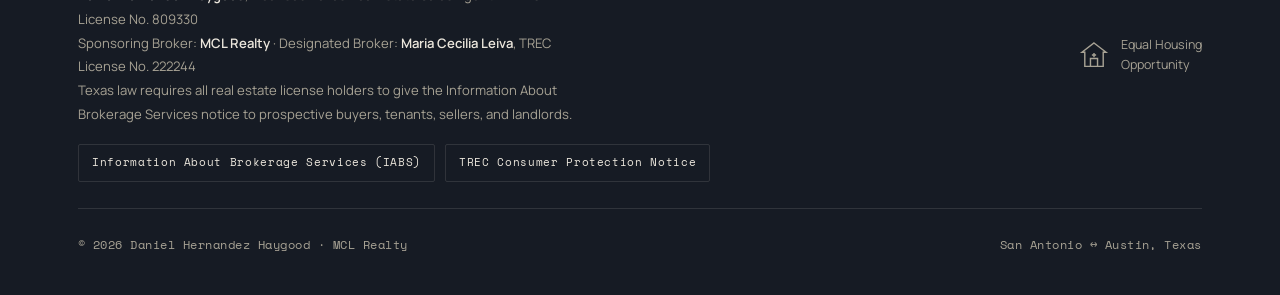
